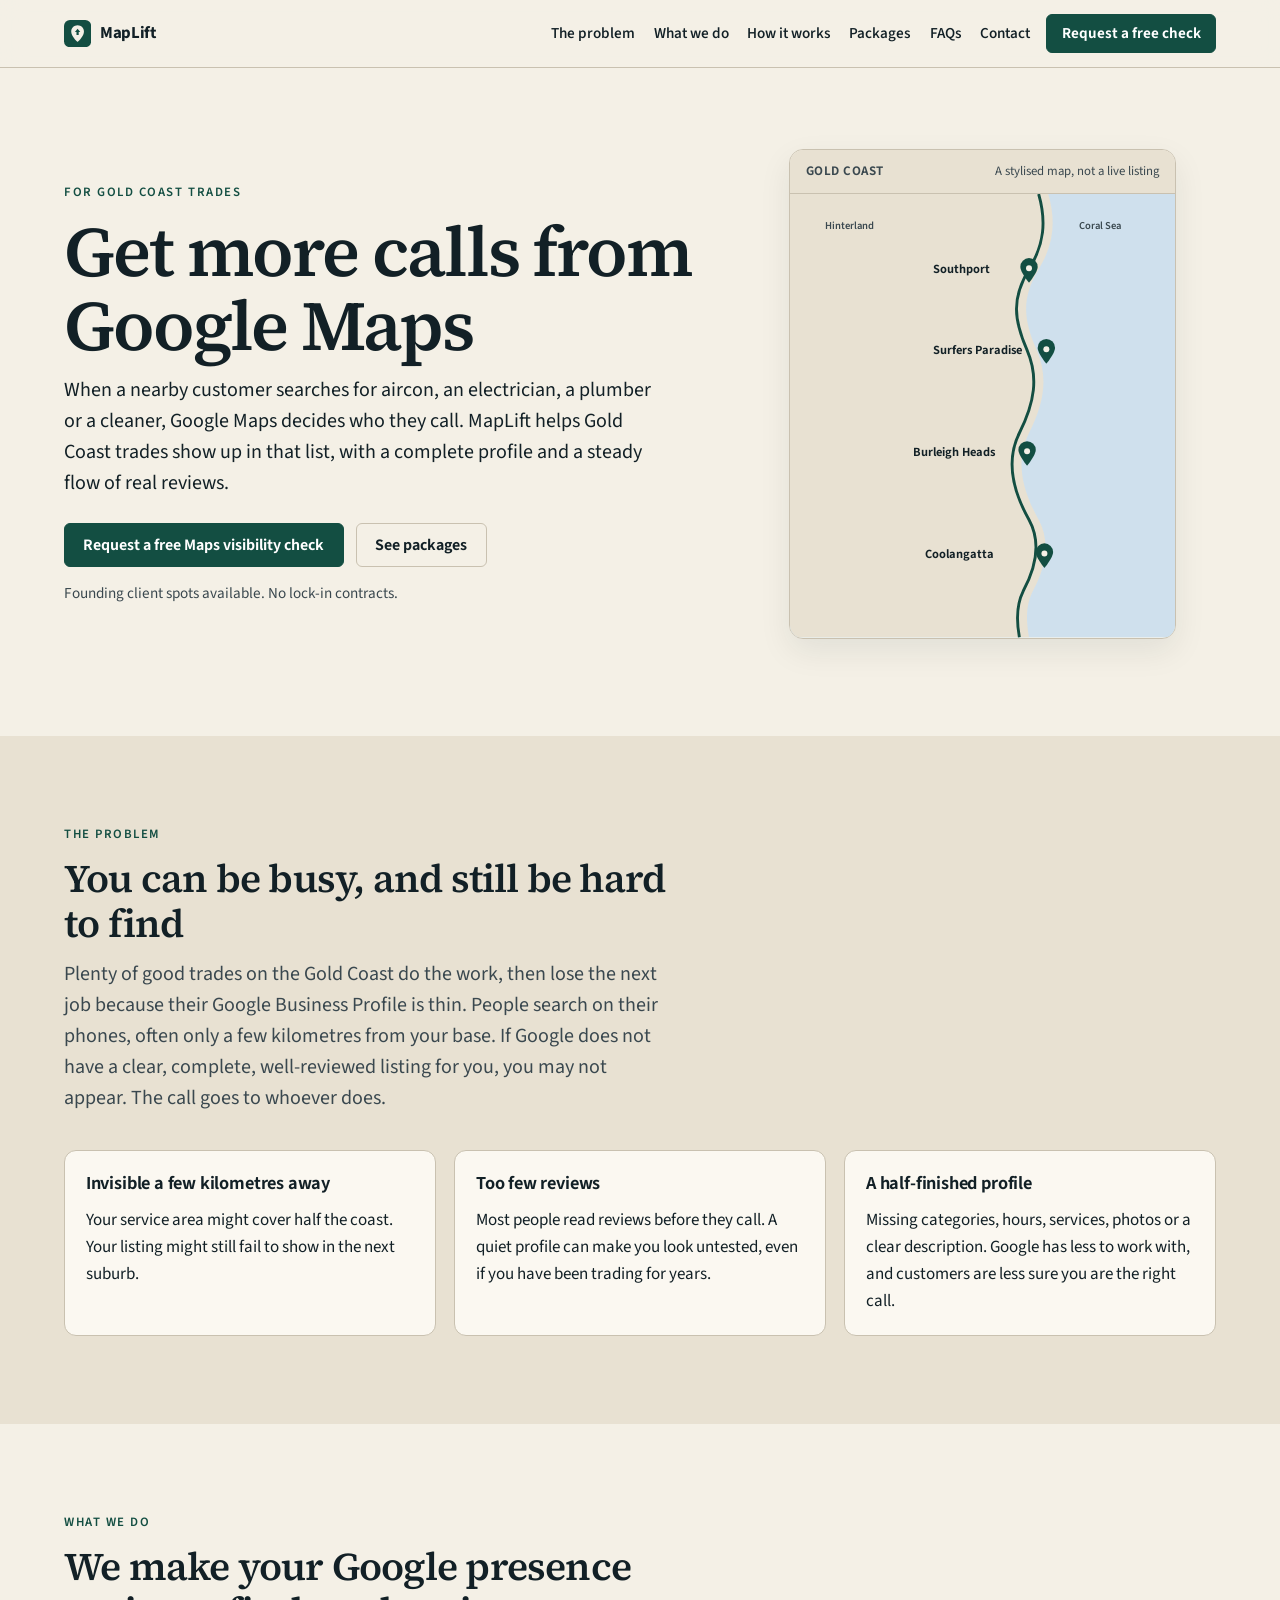
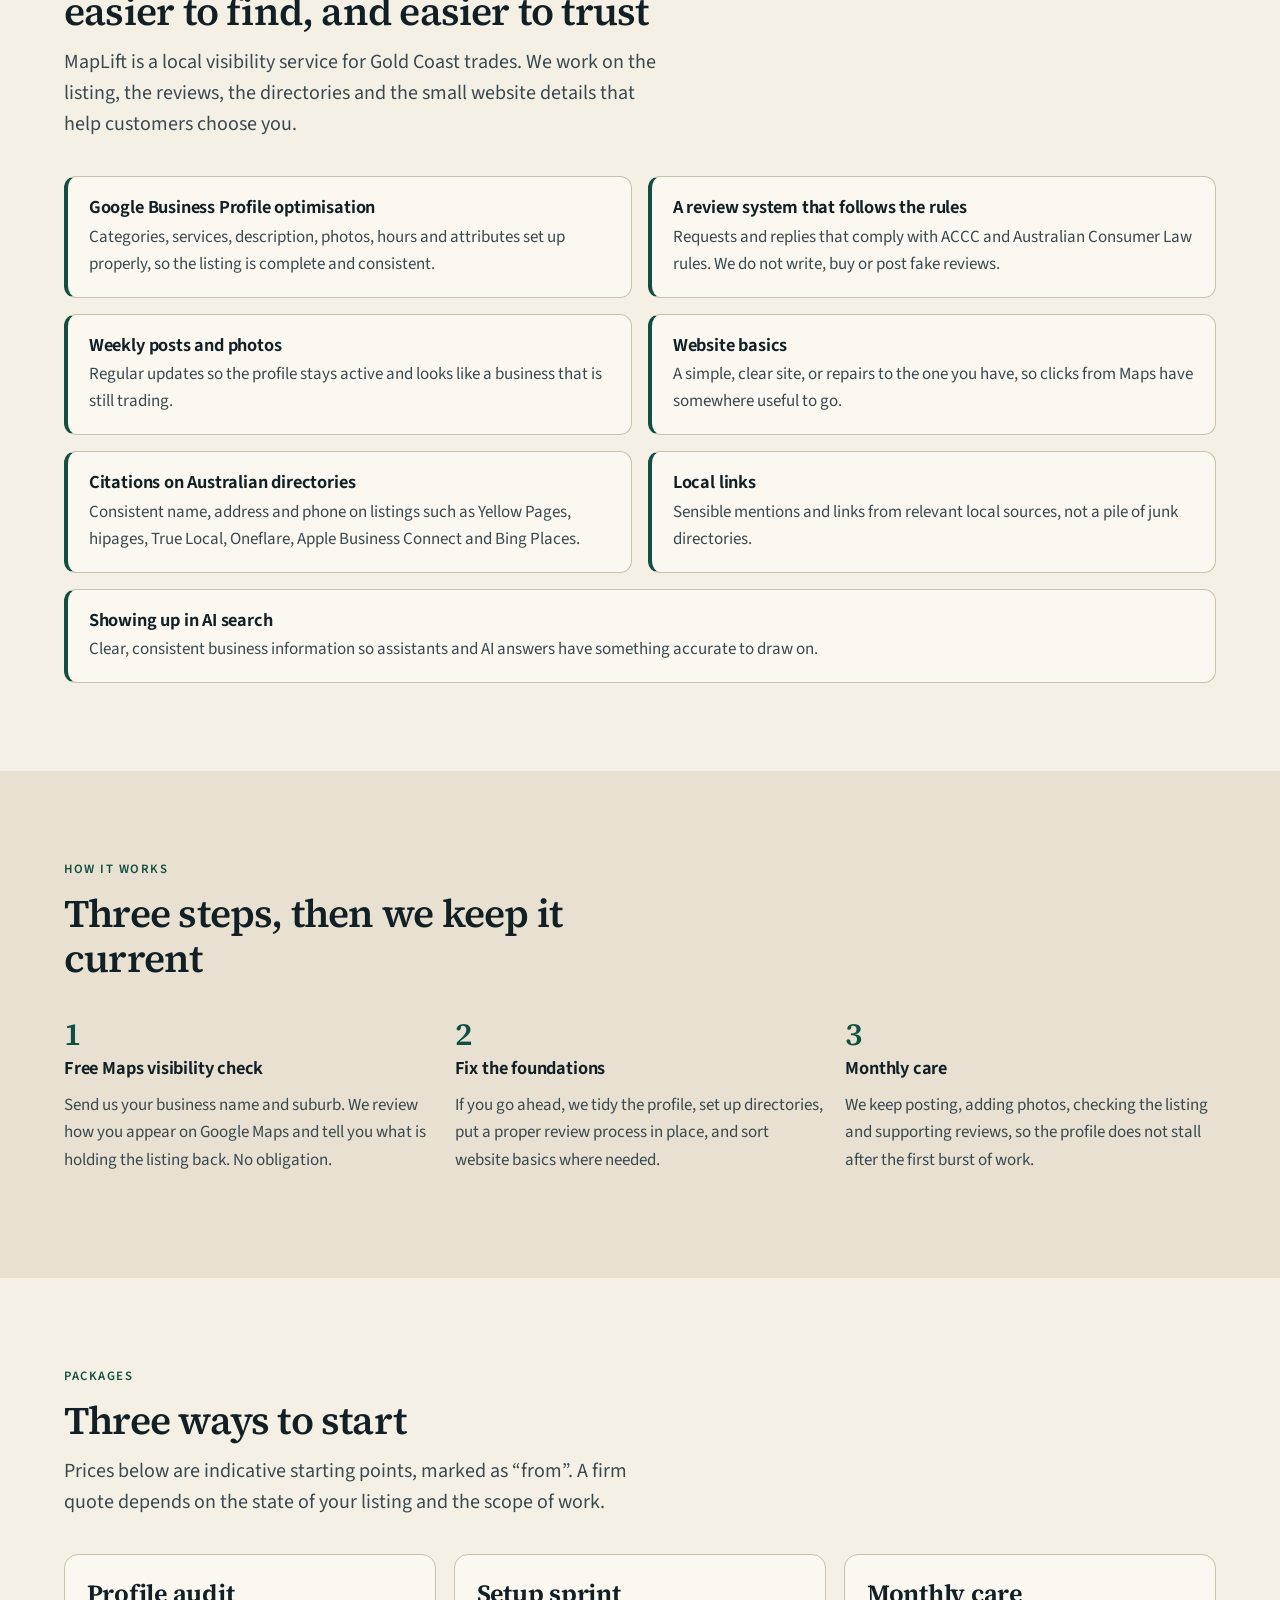
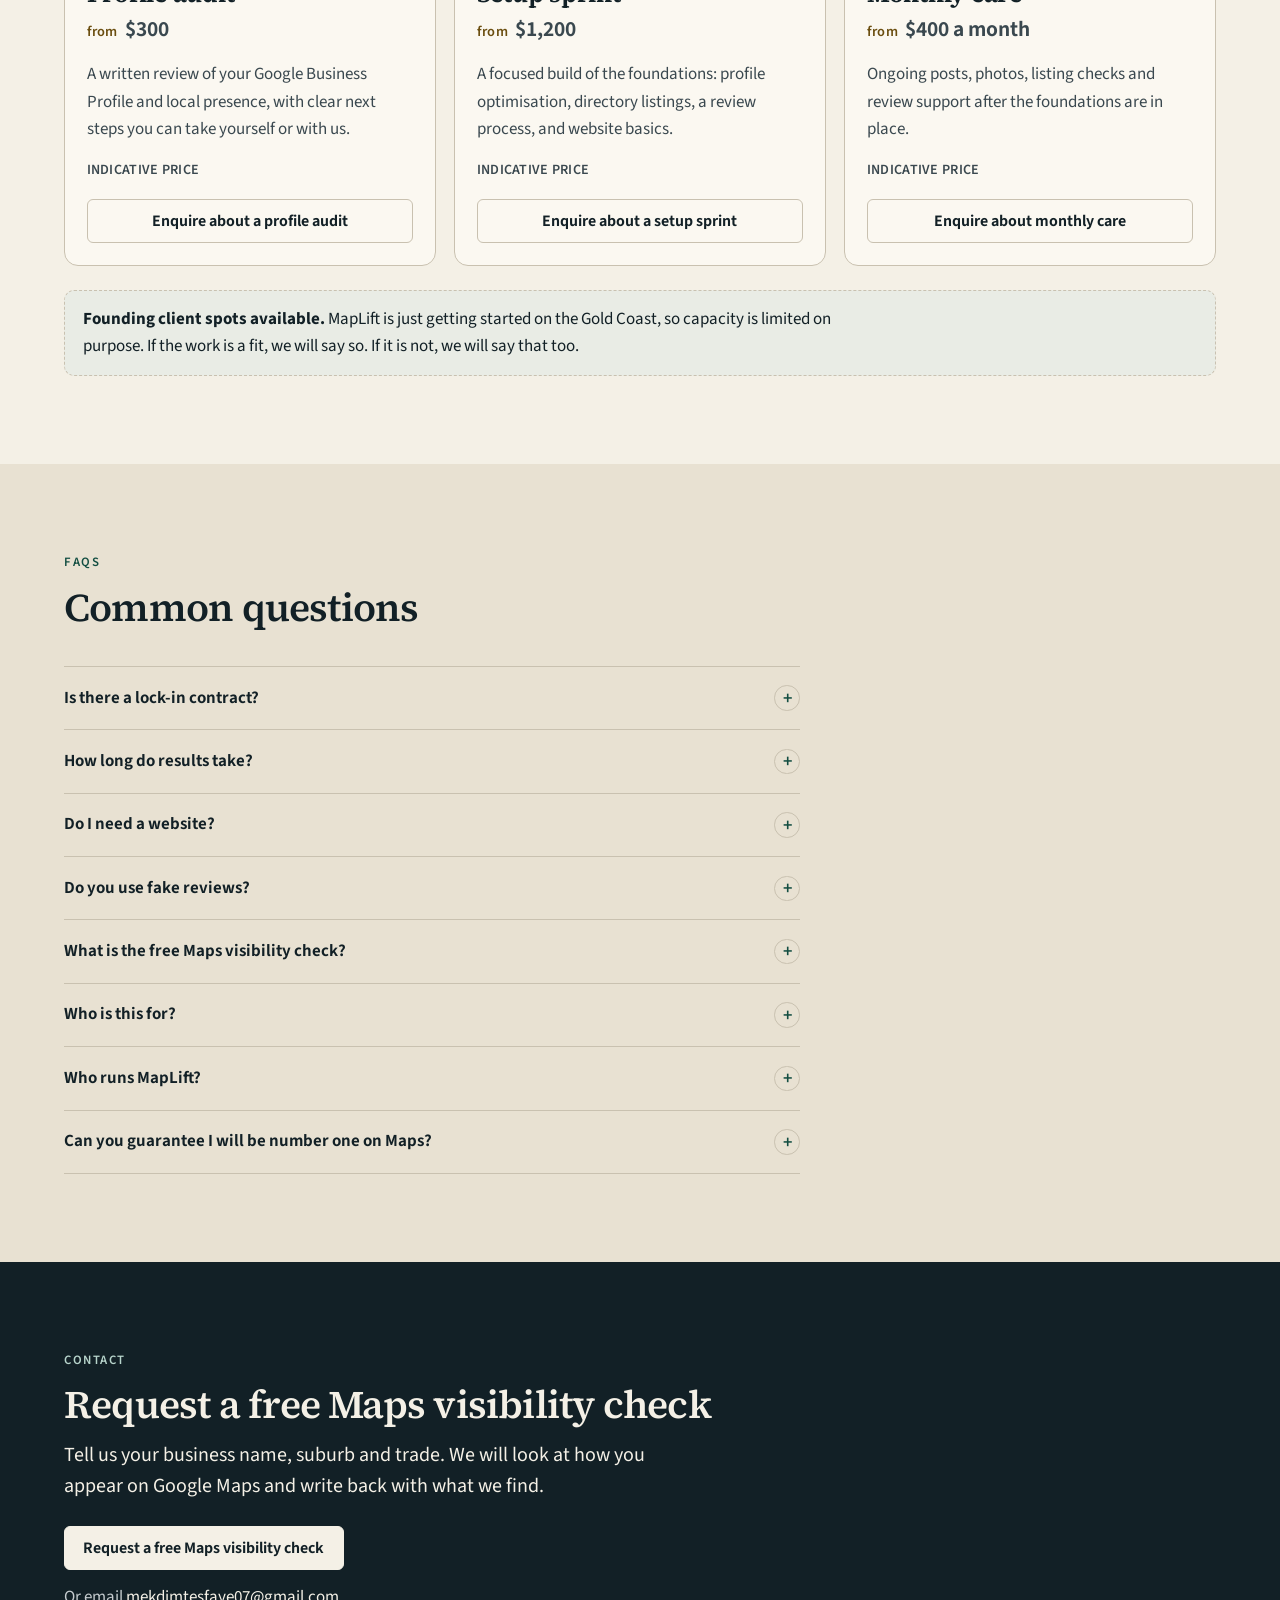
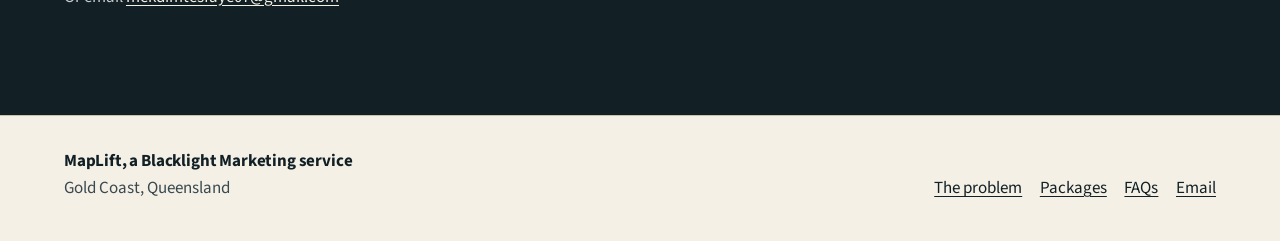
==== index.html @ aafd688e "Add MapLift landing page for Gold Coast trades Static one-page site for MapLift, a Blacklight Market" ====
<!DOCTYPE html>
<html lang="en-AU">
<head>
  <meta charset="utf-8">
  <meta name="viewport" content="width=device-width, initial-scale=1">
  <title>MapLift | Google Maps visibility for Gold Coast trades</title>
  <meta name="description" content="MapLift helps Gold Coast trades get more calls from Google Maps. Profile optimisation, real reviews, directories and ongoing care. A Blacklight Marketing service.">
  <meta name="theme-color" content="#134E42">
  <meta name="color-scheme" content="light">
  <link rel="canonical" href="https://mektesfaye.github.io/maplift/">
  <link rel="icon" href="favicon.svg" type="image/svg+xml">
  <link rel="apple-touch-icon" href="apple-touch-icon.png">
  <meta property="og:type" content="website">
  <meta property="og:locale" content="en_AU">
  <meta property="og:site_name" content="MapLift">
  <meta property="og:title" content="MapLift | Get more calls from Google Maps">
  <meta property="og:description" content="Google Maps visibility for Gold Coast trades. Profile optimisation, real reviews, directories and ongoing care. A Blacklight Marketing service.">
  <meta property="og:url" content="https://mektesfaye.github.io/maplift/">
  <meta property="og:image" content="https://mektesfaye.github.io/maplift/og-image.png">
  <meta property="og:image:width" content="1200">
  <meta property="og:image:height" content="630">
  <meta property="og:image:alt" content="MapLift: get more calls from Google Maps, for Gold Coast trades. A Blacklight Marketing service.">
  <meta name="twitter:card" content="summary_large_image">
  <meta name="twitter:title" content="MapLift | Get more calls from Google Maps">
  <meta name="twitter:description" content="Google Maps visibility for Gold Coast trades. Profile optimisation, real reviews, directories and ongoing care.">
  <meta name="twitter:image" content="https://mektesfaye.github.io/maplift/og-image.png">
  <link rel="preload" href="fonts/source-sans-3-latin-wght-normal.woff2" as="font" type="font/woff2" crossorigin>
  <link rel="preload" href="fonts/source-serif-4-latin-wght-normal.woff2" as="font" type="font/woff2" crossorigin>
  <link rel="stylesheet" href="styles.css">
  <script type="application/ld+json">
  {
    "@context": "https://schema.org",
    "@type": "ProfessionalService",
    "name": "MapLift",
    "alternateName": "MapLift, a Blacklight Marketing service",
    "description": "MapLift helps Gold Coast trades get more calls from Google Maps through Google Business Profile optimisation, review systems, directory citations and ongoing listing care.",
    "url": "https://mektesfaye.github.io/maplift/",
    "email": "mekdimtesfaye07@gmail.com",
    "image": "https://mektesfaye.github.io/maplift/og-image.png",
    "logo": "https://mektesfaye.github.io/maplift/apple-touch-icon.png",
    "priceRange": "From $300",
    "areaServed": {
      "@type": "City",
      "name": "Gold Coast",
      "containedInPlace": {
        "@type": "State",
        "name": "Queensland",
        "containedInPlace": {
          "@type": "Country",
          "name": "Australia"
        }
      }
    },
    "parentOrganization": {
      "@type": "Organization",
      "name": "Blacklight Marketing"
    },
    "founder": {
      "@type": "Person",
      "name": "Mekdim Tesfaye"
    },
    "serviceType": [
      "Google Business Profile optimisation",
      "Local search for trades"
    ]
  }
  </script>
</head>
<body id="top">
  <a class="skip" href="#main">Skip to content</a>

  <header class="site-header">
    <div class="wrap">
      <a class="logo" href="#top">
        <svg class="logo-mark" viewBox="0 0 32 32" aria-hidden="true" focusable="false">
          <rect width="32" height="32" rx="7" fill="#134E42"/>
          <path fill="#F4F0E6" d="M16 6.2c-4.15 0-7.5 3.28-7.5 7.32 0 5.55 6.2 11.18 7.22 12.08a.45.45 0 0 0 .56 0c1.02-.9 7.22-6.53 7.22-12.08 0-4.04-3.35-7.32-7.5-7.32zm0 4.1 3.15 3.7h-1.85v3.55h-2.6v-3.55h-1.85L16 10.3z"/>
        </svg>
        <span>MapLift</span>
      </a>
      <nav class="nav" aria-label="Primary">
        <a href="#problem">The problem</a>
        <a href="#what-we-do">What we do</a>
        <a href="#how-it-works">How it works</a>
        <a href="#packages">Packages</a>
        <a href="#faq">FAQs</a>
        <a href="#contact">Contact</a>
      </nav>
      <a class="btn btn--primary btn--header btn--header-mobile" href="mailto:mekdimtesfaye07@gmail.com?subject=Free%20Maps%20visibility%20check&amp;body=Hi%20MapLift%2C%0A%0AI%20would%20like%20a%20free%20Maps%20visibility%20check.%0A%0ABusiness%20name%3A%20%0ASuburb%3A%20%0ATrade%3A%20%0AGoogle%20Maps%20link%20(if%20you%20have%20one)%3A%20%0A">Free check</a>
      <a class="btn btn--primary btn--header header-cta-wide" href="mailto:mekdimtesfaye07@gmail.com?subject=Free%20Maps%20visibility%20check&amp;body=Hi%20MapLift%2C%0A%0AI%20would%20like%20a%20free%20Maps%20visibility%20check.%0A%0ABusiness%20name%3A%20%0ASuburb%3A%20%0ATrade%3A%20%0AGoogle%20Maps%20link%20(if%20you%20have%20one)%3A%20%0A">Request a free check</a>
    </div>
  </header>

  <main id="main">
    <section class="hero" aria-labelledby="hero-heading">
      <div class="wrap hero-grid">
        <div class="hero-copy">
          <p class="kicker">For Gold Coast trades</p>
          <h1 id="hero-heading">Get more calls from Google Maps</h1>
          <p class="lead">When a nearby customer searches for aircon, an electrician, a plumber or a cleaner, Google Maps decides who they call. MapLift helps Gold Coast trades show up in that list, with a complete profile and a steady flow of real reviews.</p>
          <div class="hero-actions">
            <a class="btn btn--primary" href="mailto:mekdimtesfaye07@gmail.com?subject=Free%20Maps%20visibility%20check&amp;body=Hi%20MapLift%2C%0A%0AI%20would%20like%20a%20free%20Maps%20visibility%20check.%0A%0ABusiness%20name%3A%20%0ASuburb%3A%20%0ATrade%3A%20%0AGoogle%20Maps%20link%20(if%20you%20have%20one)%3A%20%0A">Request a free Maps visibility check</a>
            <a class="btn btn--ghost" href="#packages">See packages</a>
          </div>
          <p class="fineprint">Founding client spots available. No lock-in contracts.</p>
        </div>

        <figure class="map-card">
          <div class="map-card__bar">
            <p class="map-card__title">Gold Coast</p>
            <p class="map-card__caption">A stylised map, not a live listing</p>
          </div>
          <svg viewBox="0 0 400 460" role="img" aria-labelledby="map-title map-desc">
            <title id="map-title">Stylised map of the Gold Coast</title>
            <desc id="map-desc">A decorative map of the Gold Coast coastline, from Southport down to Coolangatta, with pins at well-known suburbs. It is an illustration, not a ranking or a real business listing.</desc>
            <rect width="400" height="460" fill="#d7e3e0"/>
            <path fill="#cfe0ed" d="M0 0h400v460H0z"/>
            <path fill="#e8e1d2" d="M0 0h268c8 28 6 52-10 78-18 30-16 52-2 84 12 28 8 54-8 86-14 28-8 58 10 90 12 22 8 48-6 74-6 12-8 26-4 48H0V0z"/>
            <path fill="none" stroke="#134E42" stroke-width="3" stroke-linejoin="round" d="M258 0c8 28 6 52-10 78-18 30-16 52-2 84 12 28 8 54-8 86-14 28-8 58 10 90 12 22 8 48-6 74-6 12-8 26-4 48"/>
            <g fill="#134E42">
              <path d="M248 92c0 0 9-10.5 9-16.5a9 9 0 1 0-18 0c0 6 9 16.5 9 16.5z"/>
              <path d="M266 176c0 0 9-10.5 9-16.5a9 9 0 1 0-18 0c0 6 9 16.5 9 16.5z"/>
              <path d="M246 282c0 0 9-10.5 9-16.5a9 9 0 1 0-18 0c0 6 9 16.5 9 16.5z"/>
              <path d="M264 388c0 0 9-10.5 9-16.5a9 9 0 1 0-18 0c0 6 9 16.5 9 16.5z"/>
            </g>
            <circle cx="248" cy="77" r="3.1" fill="#F4F0E6"/>
            <circle cx="266" cy="161" r="3.1" fill="#F4F0E6"/>
            <circle cx="246" cy="267" r="3.1" fill="#F4F0E6"/>
            <circle cx="264" cy="373" r="3.1" fill="#F4F0E6"/>
            <text x="148" y="82" font-family="Source Sans 3, Source Sans Pro, sans-serif" font-size="13" font-weight="650" fill="#122026">Southport</text>
            <text x="148" y="166" font-family="Source Sans 3, Source Sans Pro, sans-serif" font-size="13" font-weight="650" fill="#122026">Surfers Paradise</text>
            <text x="128" y="272" font-family="Source Sans 3, Source Sans Pro, sans-serif" font-size="13" font-weight="650" fill="#122026">Burleigh Heads</text>
            <text x="140" y="378" font-family="Source Sans 3, Source Sans Pro, sans-serif" font-size="13" font-weight="650" fill="#122026">Coolangatta</text>
            <text x="300" y="36" font-family="Source Sans 3, Source Sans Pro, sans-serif" font-size="11" font-weight="600" fill="#3a484f">Coral Sea</text>
            <text x="36" y="36" font-family="Source Sans 3, Source Sans Pro, sans-serif" font-size="11" font-weight="600" fill="#3a484f">Hinterland</text>
          </svg>
        </figure>
      </div>
    </section>

    <section class="section section--sand" id="problem" aria-labelledby="problem-heading">
      <div class="wrap">
        <div class="section-head">
          <p class="kicker">The problem</p>
          <h2 id="problem-heading">You can be busy, and still be hard to find</h2>
          <p class="lead muted">Plenty of good trades on the Gold Coast do the work, then lose the next job because their Google Business Profile is thin. People search on their phones, often only a few kilometres from your base. If Google does not have a clear, complete, well-reviewed listing for you, you may not appear. The call goes to whoever does.</p>
        </div>
        <div class="grid-3">
          <article class="card">
            <h3>Invisible a few kilometres away</h3>
            <p>Your service area might cover half the coast. Your listing might still fail to show in the next suburb.</p>
          </article>
          <article class="card">
            <h3>Too few reviews</h3>
            <p>Most people read reviews before they call. A quiet profile can make you look untested, even if you have been trading for years.</p>
          </article>
          <article class="card">
            <h3>A half-finished profile</h3>
            <p>Missing categories, hours, services, photos or a clear description. Google has less to work with, and customers are less sure you are the right call.</p>
          </article>
        </div>
      </div>
    </section>

    <section class="section" id="what-we-do" aria-labelledby="what-heading">
      <div class="wrap">
        <div class="section-head">
          <p class="kicker">What we do</p>
          <h2 id="what-heading">We make your Google presence easier to find, and easier to trust</h2>
          <p class="lead muted">MapLift is a local visibility service for Gold Coast trades. We work on the listing, the reviews, the directories and the small website details that help customers choose you.</p>
        </div>
        <ul class="work-list">
          <li>
            <h3>Google Business Profile optimisation</h3>
            <p>Categories, services, description, photos, hours and attributes set up properly, so the listing is complete and consistent.</p>
          </li>
          <li>
            <h3>A review system that follows the rules</h3>
            <p>Requests and replies that comply with ACCC and Australian Consumer Law rules. We do not write, buy or post fake reviews.</p>
          </li>
          <li>
            <h3>Weekly posts and photos</h3>
            <p>Regular updates so the profile stays active and looks like a business that is still trading.</p>
          </li>
          <li>
            <h3>Website basics</h3>
            <p>A simple, clear site, or repairs to the one you have, so clicks from Maps have somewhere useful to go.</p>
          </li>
          <li>
            <h3>Citations on Australian directories</h3>
            <p>Consistent name, address and phone on listings such as Yellow Pages, hipages, True Local, Oneflare, Apple Business Connect and Bing Places.</p>
          </li>
          <li>
            <h3>Local links</h3>
            <p>Sensible mentions and links from relevant local sources, not a pile of junk directories.</p>
          </li>
          <li>
            <h3>Showing up in AI search</h3>
            <p>Clear, consistent business information so assistants and AI answers have something accurate to draw on.</p>
          </li>
        </ul>
      </div>
    </section>

    <section class="section section--sand" id="how-it-works" aria-labelledby="steps-heading">
      <div class="wrap">
        <div class="section-head">
          <p class="kicker">How it works</p>
          <h2 id="steps-heading">Three steps, then we keep it current</h2>
        </div>
        <ol class="steps">
          <li>
            <span class="step-num" aria-hidden="true">1</span>
            <h3>Free Maps visibility check</h3>
            <p class="muted">Send us your business name and suburb. We review how you appear on Google Maps and tell you what is holding the listing back. No obligation.</p>
          </li>
          <li>
            <span class="step-num" aria-hidden="true">2</span>
            <h3>Fix the foundations</h3>
            <p class="muted">If you go ahead, we tidy the profile, set up directories, put a proper review process in place, and sort website basics where needed.</p>
          </li>
          <li>
            <span class="step-num" aria-hidden="true">3</span>
            <h3>Monthly care</h3>
            <p class="muted">We keep posting, adding photos, checking the listing and supporting reviews, so the profile does not stall after the first burst of work.</p>
          </li>
        </ol>
      </div>
    </section>

    <section class="section" id="packages" aria-labelledby="packages-heading">
      <div class="wrap">
        <div class="section-head">
          <p class="kicker">Packages</p>
          <h2 id="packages-heading">Three ways to start</h2>
          <p class="lead muted">Prices below are indicative starting points, marked as “from”. A firm quote depends on the state of your listing and the scope of work.</p>
        </div>
        <div class="packages">
          <article class="package">
            <h3>Profile audit</h3>
            <p class="price"><span class="price-from">from</span> $300</p>
            <p class="desc">A written review of your Google Business Profile and local presence, with clear next steps you can take yourself or with us.</p>
            <p class="price-note">Indicative price</p>
            <a class="btn btn--ghost" href="mailto:mekdimtesfaye07@gmail.com?subject=Enquiry%3A%20Profile%20audit&amp;body=Hi%20MapLift%2C%0A%0AI%20would%20like%20to%20enquire%20about%20the%20Profile%20audit.%0A%0ABusiness%20name%3A%20%0ASuburb%3A%20%0ATrade%3A%20%0A">Enquire about a profile audit</a>
          </article>
          <article class="package">
            <h3>Setup sprint</h3>
            <p class="price"><span class="price-from">from</span> $1,200</p>
            <p class="desc">A focused build of the foundations: profile optimisation, directory listings, a review process, and website basics.</p>
            <p class="price-note">Indicative price</p>
            <a class="btn btn--ghost" href="mailto:mekdimtesfaye07@gmail.com?subject=Enquiry%3A%20Setup%20sprint&amp;body=Hi%20MapLift%2C%0A%0AI%20would%20like%20to%20enquire%20about%20the%20Setup%20sprint.%0A%0ABusiness%20name%3A%20%0ASuburb%3A%20%0ATrade%3A%20%0A">Enquire about a setup sprint</a>
          </article>
          <article class="package">
            <h3>Monthly care</h3>
            <p class="price"><span class="price-from">from</span> $400 a month</p>
            <p class="desc">Ongoing posts, photos, listing checks and review support after the foundations are in place.</p>
            <p class="price-note">Indicative price</p>
            <a class="btn btn--ghost" href="mailto:mekdimtesfaye07@gmail.com?subject=Enquiry%3A%20Monthly%20care&amp;body=Hi%20MapLift%2C%0A%0AI%20would%20like%20to%20enquire%20about%20Monthly%20care.%0A%0ABusiness%20name%3A%20%0ASuburb%3A%20%0ATrade%3A%20%0A">Enquire about monthly care</a>
          </article>
        </div>
        <div class="founding">
          <p><strong>Founding client spots available.</strong> MapLift is just getting started on the Gold Coast, so capacity is limited on purpose. If the work is a fit, we will say so. If it is not, we will say that too.</p>
        </div>
      </div>
    </section>

    <section class="section section--sand" id="faq" aria-labelledby="faq-heading">
      <div class="wrap">
        <div class="section-head">
          <p class="kicker">FAQs</p>
          <h2 id="faq-heading">Common questions</h2>
        </div>
        <div class="faq-list">
          <details>
            <summary>Is there a lock-in contract?</summary>
            <div class="answer">
              <p>No. Monthly care is month to month. We ask for 30 days’ notice if you want to stop, so any scheduled work can be wound down cleanly.</p>
            </div>
          </details>
          <details>
            <summary>How long do results take?</summary>
            <div class="answer">
              <p>It varies. Some listings improve within a few weeks. Others take a few months. It depends on your trade, your area, and how complete the profile is today. We do not guarantee rankings, leads or a set number of calls.</p>
            </div>
          </details>
          <details>
            <summary>Do I need a website?</summary>
            <div class="answer">
              <p>No, not always. A strong Google Business Profile can work on its own. A simple, clear website does help, and we can sort the basics if you need that.</p>
            </div>
          </details>
          <details>
            <summary>Do you use fake reviews?</summary>
            <div class="answer">
              <p>No. We do not write, buy, trade or post fake reviews, and we do not ask customers to leave a review only if it is positive. Review work follows ACCC and Australian Consumer Law rules.</p>
            </div>
          </details>
          <details>
            <summary>What is the free Maps visibility check?</summary>
            <div class="answer">
              <p>A short, no-obligation look at how your business appears on Google Maps. You get plain notes on what is missing or holding the listing back. It is not a full audit.</p>
            </div>
          </details>
          <details>
            <summary>Who is this for?</summary>
            <div class="answer">
              <p>Gold Coast service trades, in particular aircon, electricians, plumbers and cleaners. If you are in a related trade on the Gold Coast, email us and we will say if we can help.</p>
            </div>
          </details>
          <details>
            <summary>Who runs MapLift?</summary>
            <div class="answer">
              <p>MapLift is a Blacklight Marketing service, run by Mekdim Tesfaye. He holds a Bachelor of Commerce in Marketing and is based on the Gold Coast.</p>
            </div>
          </details>
          <details>
            <summary>Can you guarantee I will be number one on Maps?</summary>
            <div class="answer">
              <p>No. No honest service can. We work on the parts of your listing and local presence that you can control. We will be straight with you about what we cannot control.</p>
            </div>
          </details>
        </div>
      </div>
    </section>

    <section class="section section--ink contact" id="contact" aria-labelledby="contact-heading">
      <div class="wrap">
        <p class="kicker">Contact</p>
        <h2 id="contact-heading">Request a free Maps visibility check</h2>
        <p class="lead">Tell us your business name, suburb and trade. We will look at how you appear on Google Maps and write back with what we find.</p>
        <div class="contact-actions">
          <a class="btn btn--on-ink" href="mailto:mekdimtesfaye07@gmail.com?subject=Free%20Maps%20visibility%20check&amp;body=Hi%20MapLift%2C%0A%0AI%20would%20like%20a%20free%20Maps%20visibility%20check.%0A%0ABusiness%20name%3A%20%0ASuburb%3A%20%0ATrade%3A%20%0AGoogle%20Maps%20link%20(if%20you%20have%20one)%3A%20%0A">Request a free Maps visibility check</a>
        </div>
        <p class="muted">Or email <a class="contact-email" href="mailto:mekdimtesfaye07@gmail.com">mekdimtesfaye07@gmail.com</a></p>
      </div>
    </section>
  </main>

  <footer class="site-footer">
    <div class="wrap footer-grid">
      <div>
        <p class="footer-name">MapLift, a Blacklight Marketing service</p>
        <p class="muted">Gold Coast, Queensland</p>
      </div>
      <nav class="footer-nav" aria-label="Footer">
        <a href="#problem">The problem</a>
        <a href="#packages">Packages</a>
        <a href="#faq">FAQs</a>
        <a href="mailto:mekdimtesfaye07@gmail.com">Email</a>
      </nav>
    </div>
  </footer>
</body>
</html>
---- styles.css ----
/* MapLift — local styles, no third-party CSS */

:root {
  --paper: #f4f0e6;
  --paper-raised: #fbf8f1;
  --sand: #e8e1d2;
  --ink: #122026;
  --ink-soft: #3a484f;
  --line: #c9c1b0;
  --teal: #134e42;
  --teal-hover: #0e3d34;
  --teal-soft: #dce8e4;
  --gold: #6b4e10;
  --focus: #0e3d34;
  --max: 72rem;
  --gutter: 1.25rem;
  --header-h: 4rem;
  --sans: "Source Sans 3", "Source Sans Pro", "Segoe UI", system-ui, sans-serif;
  --serif: "Source Serif 4", "Source Serif Pro", "Iowan Old Style", Georgia, serif;
  --ease: 180ms ease;
}

@font-face {
  font-family: "Source Sans 3";
  src: url("fonts/source-sans-3-latin-wght-normal.woff2") format("woff2-variations");
  font-weight: 200 900;
  font-style: normal;
  font-display: swap;
}

@font-face {
  font-family: "Source Serif 4";
  src: url("fonts/source-serif-4-latin-wght-normal.woff2") format("woff2-variations");
  font-weight: 200 900;
  font-style: normal;
  font-display: swap;
}

*,
*::before,
*::after {
  box-sizing: border-box;
}

html {
  scroll-behavior: smooth;
  scroll-padding-top: calc(var(--header-h) + 0.75rem);
  color-scheme: light;
}

@media (prefers-reduced-motion: reduce) {
  html {
    scroll-behavior: auto;
  }

  *,
  *::before,
  *::after {
    animation-duration: 0.01ms !important;
    animation-iteration-count: 1 !important;
    transition-duration: 0.01ms !important;
    scroll-behavior: auto !important;
  }
}

body {
  margin: 0;
  font-family: var(--sans);
  font-size: 1.0625rem;
  font-weight: 400;
  line-height: 1.6;
  color: var(--ink);
  background: var(--paper);
  text-rendering: optimizeLegibility;
  -webkit-font-smoothing: antialiased;
}

img,
svg {
  max-width: 100%;
  height: auto;
}

a {
  color: var(--teal);
  text-underline-offset: 0.15em;
}

a:hover {
  color: var(--teal-hover);
}

:focus {
  outline: none;
}

:focus-visible {
  outline: 3px solid var(--focus);
  outline-offset: 3px;
}

.skip {
  position: absolute;
  left: var(--gutter);
  top: -4rem;
  z-index: 1000;
  padding: 0.6rem 1rem;
  background: var(--ink);
  color: var(--paper);
  text-decoration: none;
  border-radius: 4px;
}

.skip:focus {
  top: 0.6rem;
  color: var(--paper);
  outline-color: var(--paper);
}

.wrap {
  width: min(100% - (var(--gutter) * 2), var(--max));
  margin-inline: auto;
}

.kicker {
  margin: 0 0 0.75rem;
  font-size: 0.8rem;
  font-weight: 600;
  letter-spacing: 0.12em;
  text-transform: uppercase;
  color: var(--teal);
}

h1,
h2,
h3 {
  font-family: var(--serif);
  font-weight: 600;
  line-height: 1.15;
  letter-spacing: -0.02em;
  margin: 0 0 0.8rem;
  color: var(--ink);
}

h1 {
  font-size: clamp(2.35rem, 7.2vw, 4.4rem);
  line-height: 1.05;
  letter-spacing: -0.03em;
}

h2 {
  font-size: clamp(1.7rem, 3.4vw, 2.45rem);
}

h3 {
  font-family: var(--sans);
  font-size: 1.15rem;
  letter-spacing: -0.01em;
  font-weight: 650;
}

p {
  margin: 0 0 1rem;
}

.lead {
  font-size: clamp(1.08rem, 2vw, 1.25rem);
  line-height: 1.55;
  color: var(--ink);
  max-width: 38rem;
}

.muted {
  color: var(--ink-soft);
}

.section {
  padding: 4rem 0;
}

.section--sand {
  background: var(--sand);
}

.section--ink {
  background: var(--ink);
  color: var(--paper);
}

.section--ink h2,
.section--ink .kicker,
.section--ink p {
  color: var(--paper);
}

.section--ink .kicker {
  color: #b7d4cb;
}

.section--ink .muted {
  color: #c5cbce;
}

.section-head {
  max-width: 40rem;
  margin-bottom: 2.25rem;
}

/* Header */

.site-header {
  position: sticky;
  top: 0;
  z-index: 50;
  height: var(--header-h);
  background: var(--paper);
  background: color-mix(in srgb, var(--paper) 92%, transparent);
  backdrop-filter: blur(12px);
  border-bottom: 1px solid var(--line);
}

.site-header .wrap {
  display: flex;
  align-items: center;
  justify-content: space-between;
  gap: 1rem;
  height: 100%;
}

.logo {
  display: inline-flex;
  align-items: center;
  gap: 0.55rem;
  color: var(--ink);
  text-decoration: none;
  font-weight: 700;
  font-size: 1.05rem;
  letter-spacing: -0.02em;
  flex-shrink: 0;
}

.logo:hover {
  color: var(--ink);
}

.logo-mark {
  width: 1.7rem;
  height: 1.7rem;
  flex-shrink: 0;
}

.nav {
  display: none;
  align-items: center;
  gap: 0.2rem 1.15rem;
}

.nav a {
  color: var(--ink);
  text-decoration: none;
  font-size: 0.95rem;
  font-weight: 550;
  padding: 0.35rem 0;
}

.nav a:hover {
  color: var(--teal);
}

.btn {
  display: inline-flex;
  align-items: center;
  justify-content: center;
  gap: 0.4rem;
  min-height: 2.75rem;
  padding: 0.65rem 1.15rem;
  border-radius: 6px;
  border: 1px solid transparent;
  font-family: inherit;
  font-size: 1rem;
  font-weight: 650;
  line-height: 1.2;
  text-decoration: none;
  cursor: pointer;
  transition: background var(--ease), color var(--ease), border-color var(--ease);
}

.btn--primary {
  background: var(--teal);
  color: #fff;
  border-color: var(--teal);
}

.btn--primary:hover {
  background: var(--teal-hover);
  border-color: var(--teal-hover);
  color: #fff;
}

.btn--ghost {
  background: transparent;
  color: var(--ink);
  border-color: var(--line);
}

.btn--ghost:hover {
  background: var(--paper-raised);
  color: var(--ink);
  border-color: var(--ink-soft);
}

.btn--on-ink {
  background: var(--paper);
  color: var(--ink);
  border-color: var(--paper);
}

.btn--on-ink:hover {
  background: #fff;
  color: var(--ink);
}

.btn--header {
  padding: 0.5rem 0.9rem;
  min-height: 2.4rem;
  font-size: 0.95rem;
}

.hero-actions,
.contact-actions {
  display: flex;
  flex-wrap: wrap;
  gap: 0.75rem;
  margin: 1.5rem 0 0.85rem;
}

.fineprint {
  margin: 0;
  font-size: 0.95rem;
  color: var(--ink-soft);
}

/* Hero */

.hero {
  padding: 2.5rem 0 3.5rem;
}

.hero-grid {
  display: grid;
  gap: 2rem;
  align-items: center;
}

.hero-copy .fineprint {
  max-width: 32rem;
}

.map-card {
  background: var(--paper-raised);
  border: 1px solid var(--line);
  border-radius: 14px;
  overflow: hidden;
  box-shadow: 0 12px 32px color-mix(in srgb, var(--ink) 8%, transparent);
}

.map-card__bar {
  display: flex;
  align-items: baseline;
  justify-content: space-between;
  flex-wrap: wrap;
  gap: 0.25rem 0.75rem;
  padding: 0.7rem 1rem;
  border-bottom: 1px solid var(--line);
  background: var(--sand);
}

.map-card__title {
  margin: 0;
  font-family: var(--sans);
  font-size: 0.82rem;
  font-weight: 650;
  letter-spacing: 0.04em;
  text-transform: uppercase;
  color: var(--ink-soft);
}

.map-card__caption {
  margin: 0;
  font-size: 0.8rem;
  color: var(--ink-soft);
}

.map-card svg {
  display: block;
  width: 100%;
  height: auto;
}

/* Cards and lists */

.grid-3 {
  display: grid;
  gap: 1rem;
}

.card {
  background: var(--paper-raised);
  border: 1px solid var(--line);
  border-radius: 12px;
  padding: 1.35rem 1.3rem 1.2rem;
}

.card p:last-child {
  margin-bottom: 0;
}

.work-list {
  list-style: none;
  margin: 0;
  padding: 0;
  display: grid;
  gap: 1rem;
}

.work-list li {
  background: var(--paper-raised);
  border: 1px solid var(--line);
  border-radius: 12px;
  padding: 1.25rem 1.3rem 1.15rem;
  border-left: 4px solid var(--teal);
}

.work-list h3 {
  margin-bottom: 0.35rem;
}

.work-list p {
  margin: 0;
  color: var(--ink-soft);
}

/* Steps */

.steps {
  list-style: none;
  margin: 0;
  padding: 0;
  display: grid;
  gap: 1.25rem;
  counter-reset: step;
}

.steps li {
  position: relative;
  padding-left: 0;
  counter-increment: step;
}

.step-num {
  display: block;
  font-family: var(--serif);
  font-size: 2rem;
  font-weight: 600;
  color: var(--teal);
  line-height: 1;
  margin-bottom: 0.55rem;
}

/* Packages */

.packages {
  display: grid;
  gap: 1rem;
}

.package {
  background: var(--paper-raised);
  border: 1px solid var(--line);
  border-radius: 14px;
  padding: 1.5rem 1.35rem 1.35rem;
  display: flex;
  flex-direction: column;
}

.package h3 {
  font-family: var(--serif);
  font-size: 1.55rem;
  margin-bottom: 0.35rem;
}

.price {
  margin: 0 0 0.85rem;
  font-size: 1.35rem;
  font-weight: 650;
  color: var(--ink);
}

.price-from {
  display: inline-block;
  margin-right: 0.2rem;
  font-size: 0.9rem;
  font-weight: 600;
  color: var(--gold);
  letter-spacing: 0.02em;
}

.package p {
  color: var(--ink-soft);
}

.package .desc {
  flex: 1;
}

.price-note {
  margin: 0 0 1.1rem;
  font-size: 0.88rem;
  font-weight: 600;
  color: var(--gold);
  letter-spacing: 0.02em;
  text-transform: uppercase;
}

.founding {
  margin: 1.5rem 0 0;
  padding: 0.95rem 1.1rem;
  border: 1px dashed var(--line);
  border-radius: 10px;
  background: color-mix(in srgb, var(--teal-soft) 45%, var(--paper));
}

.founding p {
  margin: 0;
  max-width: 50rem;
}

/* FAQ */

.faq-list {
  max-width: 46rem;
  border-top: 1px solid var(--line);
}

.faq-list details {
  border-bottom: 1px solid var(--line);
}

.faq-list summary {
  display: flex;
  align-items: center;
  justify-content: space-between;
  gap: 1rem;
  padding: 1.1rem 0;
  cursor: pointer;
  font-weight: 650;
  list-style: none;
  color: var(--ink);
}

.faq-list summary::-webkit-details-marker {
  display: none;
}

.faq-list summary::after {
  content: "+";
  flex-shrink: 0;
  width: 1.6rem;
  height: 1.6rem;
  display: inline-flex;
  align-items: center;
  justify-content: center;
  border: 1px solid var(--line);
  border-radius: 50%;
  font-weight: 600;
  font-size: 1.15rem;
  line-height: 1;
  color: var(--teal);
}

.faq-list details[open] summary::after {
  content: "\2212";
}

.faq-list .answer {
  padding: 0 0 1.2rem;
  max-width: 44rem;
}

.faq-list .answer p:last-child {
  margin-bottom: 0;
}

/* Contact */

.contact .lead {
  color: var(--paper);
}

.contact-email {
  color: var(--paper);
}

.contact-email:hover {
  color: #fff;
}

/* Footer */

.site-footer {
  padding: 2rem 0 2.4rem;
  border-top: 1px solid var(--line);
  background: var(--paper);
}

.footer-grid {
  display: flex;
  flex-direction: column;
  gap: 0.85rem;
}

.site-footer p {
  margin: 0;
}

.footer-name {
  font-weight: 700;
  letter-spacing: -0.01em;
}

.footer-nav {
  display: flex;
  flex-wrap: wrap;
  gap: 0.7rem 1.1rem;
}

.footer-nav a,
.site-footer a {
  color: var(--ink);
}

@media (min-width: 720px) {
  :root {
    --gutter: 1.75rem;
  }

  .nav {
    display: flex;
    flex: 1;
    justify-content: flex-end;
  }

  .work-list {
    grid-template-columns: repeat(2, minmax(0, 1fr));
  }

  .work-list li:last-child {
    grid-column: 1 / -1;
  }

  .footer-grid {
    flex-direction: row;
    justify-content: space-between;
    align-items: flex-end;
  }
}

@media (min-width: 960px) {
  :root {
    --gutter: 2rem;
    --header-h: 4.25rem;
  }

  .section {
    padding: 5.5rem 0;
  }

  .hero {
    padding: 4rem 0 5rem;
  }

  .hero-grid {
    grid-template-columns: minmax(0, 1.15fr) minmax(0, 0.85fr);
    gap: 3.25rem;
  }

  .grid-3,
  .packages {
    grid-template-columns: repeat(3, minmax(0, 1fr));
    gap: 1.15rem;
  }

  .work-list {
    grid-template-columns: repeat(2, minmax(0, 1fr));
  }

  .steps {
    grid-template-columns: repeat(3, minmax(0, 1fr));
  }

  .btn--header-mobile {
    display: none;
  }
}

@media (max-width: 959px) {
  .header-cta-wide {
    display: none;
  }
}

@media (max-width: 719px) {
  .site-header .wrap {
    gap: 0.6rem;
  }
}

@media (max-width: 519px) {
  .map-card__bar {
    flex-direction: column;
    align-items: flex-start;
  }
}
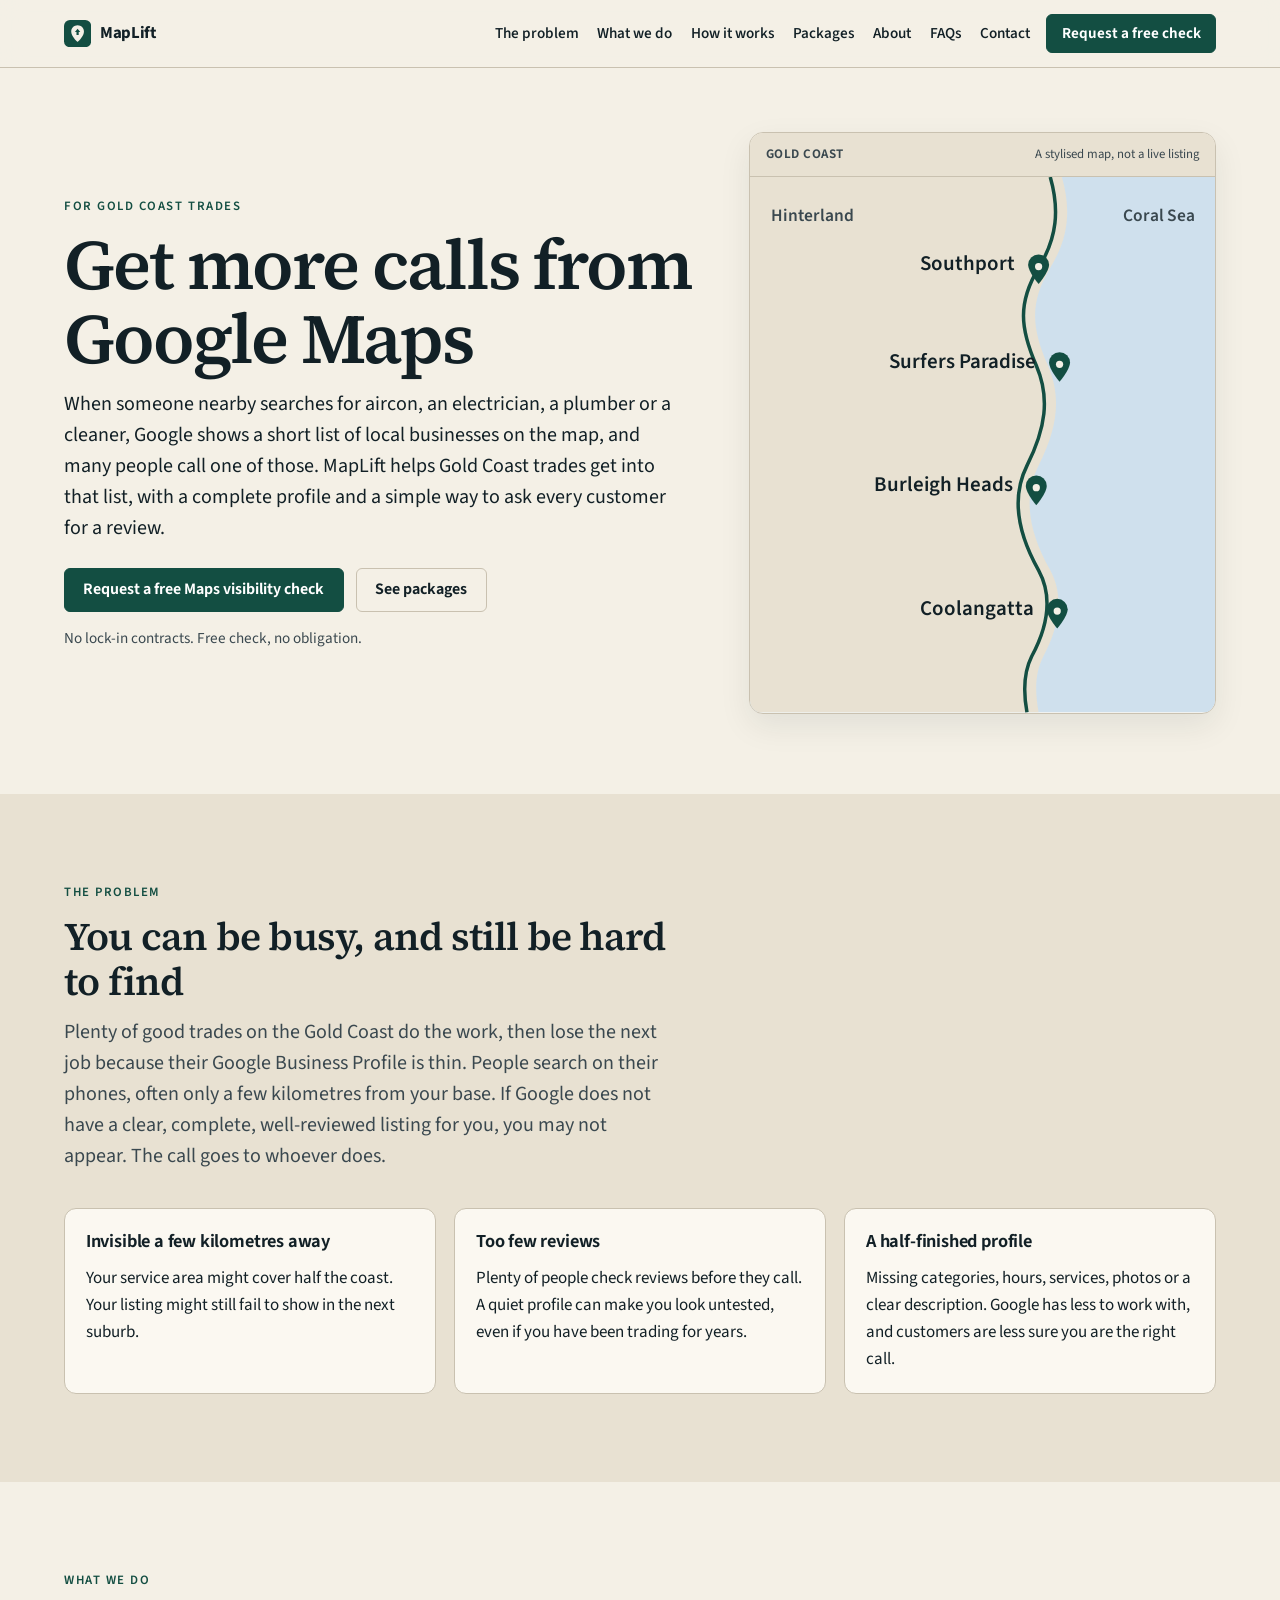
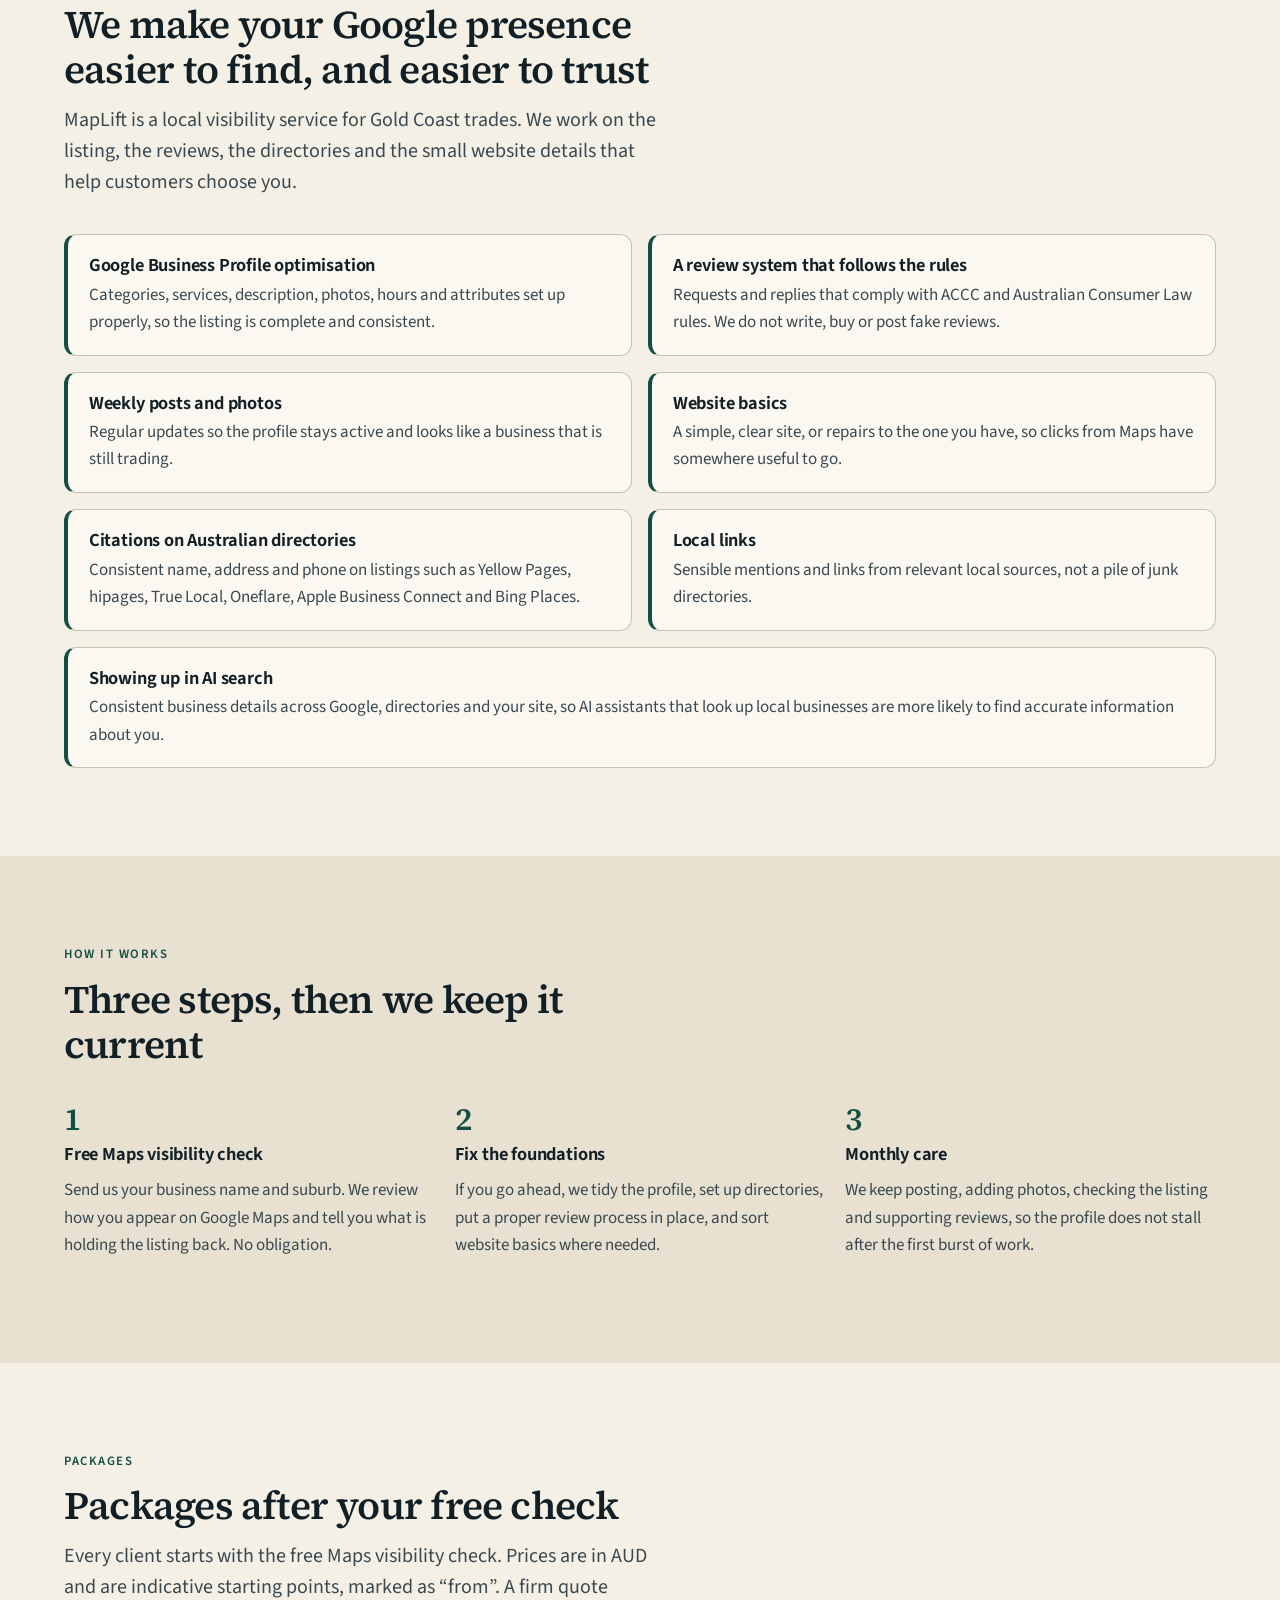
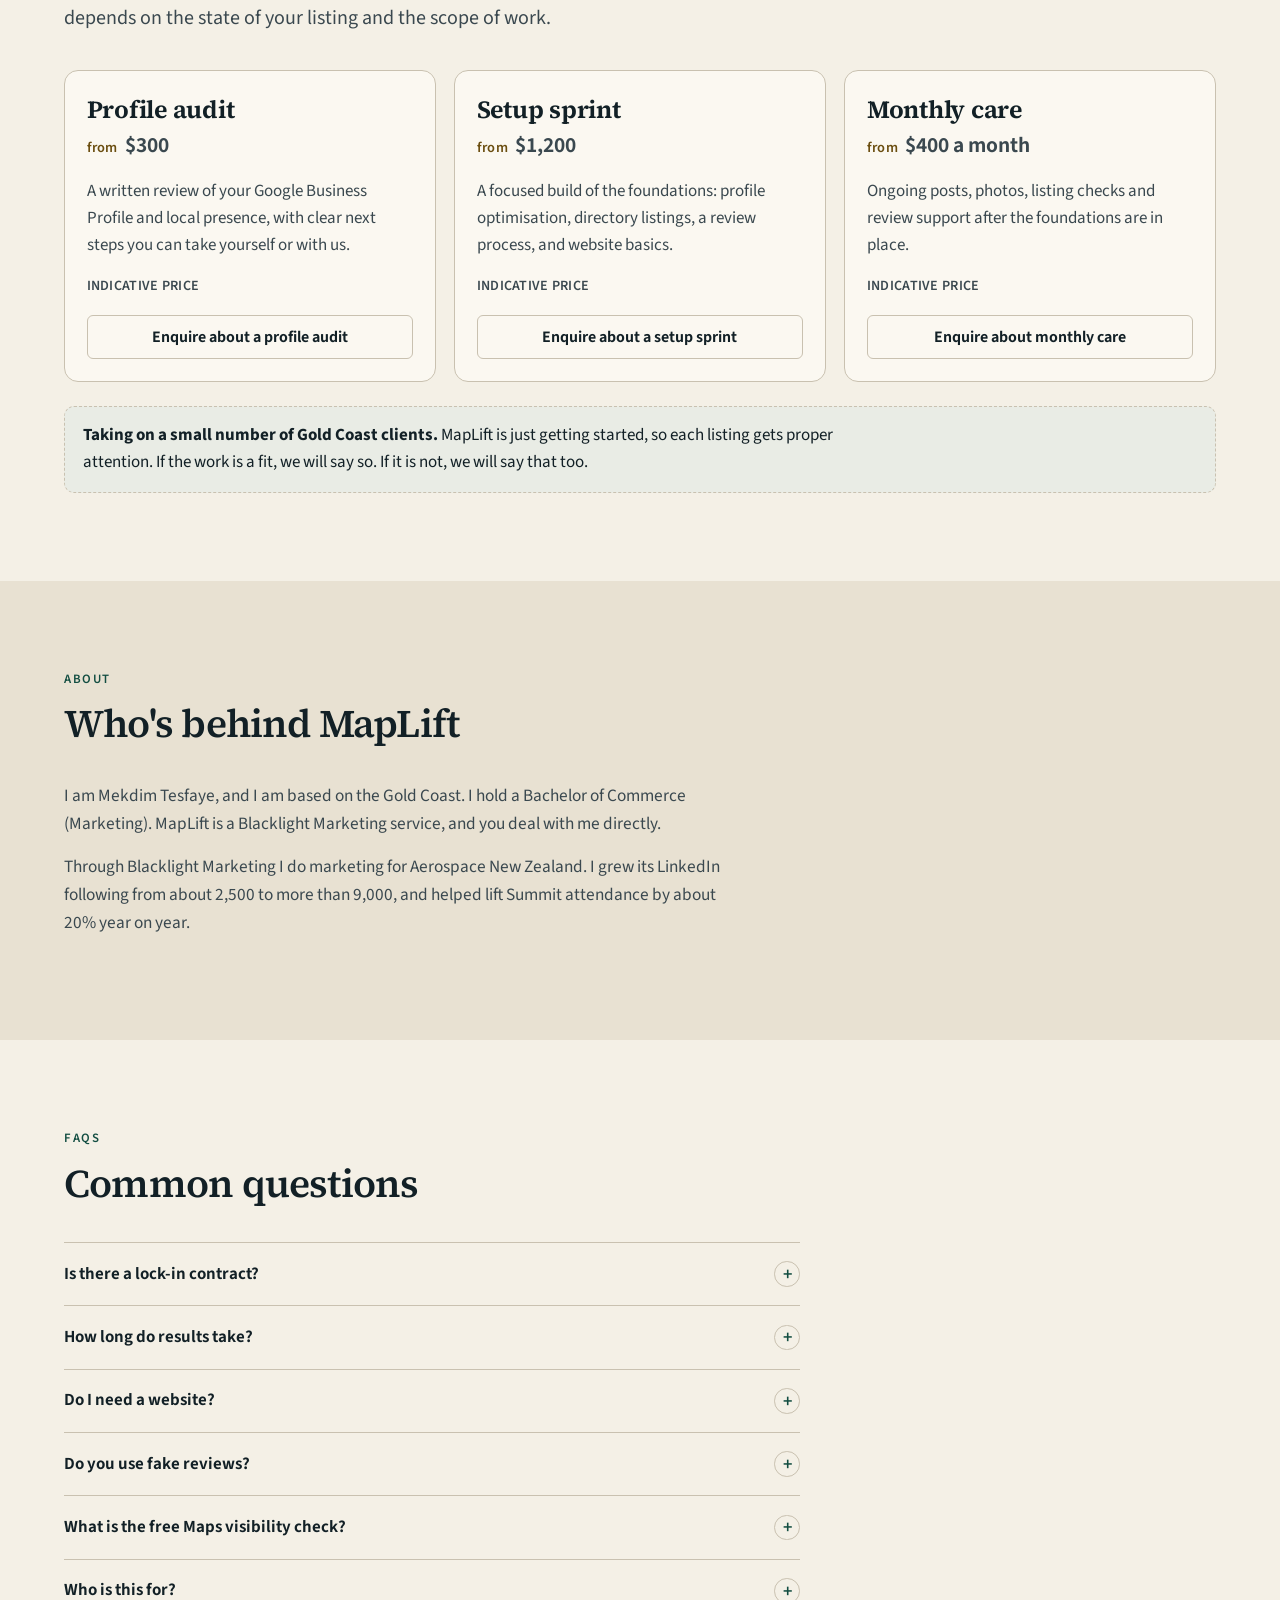
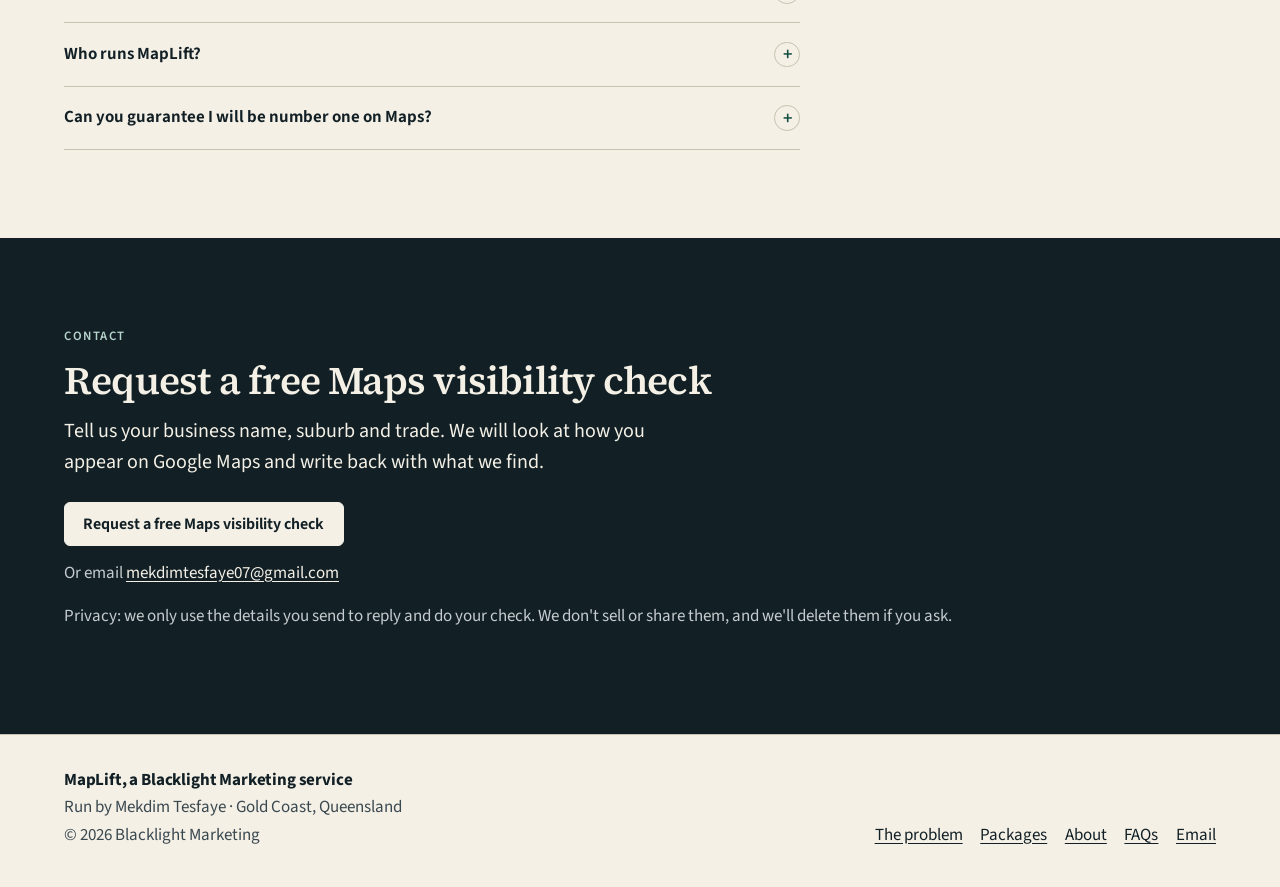
==== commit cce62963: "Address Tess review of the MapLift landing page Revise hero, packages, reviews and AI-search copy, a" ====
--- a/index.html
+++ b/index.html
@@ -24,6 +24,7 @@
   <meta name="twitter:title" content="MapLift | Get more calls from Google Maps">
   <meta name="twitter:description" content="Google Maps visibility for Gold Coast trades. Profile optimisation, real reviews, directories and ongoing care.">
   <meta name="twitter:image" content="https://mektesfaye.github.io/maplift/og-image.png">
+  <meta name="twitter:image:alt" content="MapLift: get more calls from Google Maps, for Gold Coast trades.">
   <link rel="preload" href="fonts/source-sans-3-latin-wght-normal.woff2" as="font" type="font/woff2" crossorigin>
   <link rel="preload" href="fonts/source-serif-4-latin-wght-normal.woff2" as="font" type="font/woff2" crossorigin>
   <link rel="stylesheet" href="styles.css">
@@ -83,6 +84,7 @@
         <a href="#what-we-do">What we do</a>
         <a href="#how-it-works">How it works</a>
         <a href="#packages">Packages</a>
+        <a href="#about">About</a>
         <a href="#faq">FAQs</a>
         <a href="#contact">Contact</a>
       </nav>
@@ -97,12 +99,12 @@
         <div class="hero-copy">
           <p class="kicker">For Gold Coast trades</p>
           <h1 id="hero-heading">Get more calls from Google Maps</h1>
-          <p class="lead">When a nearby customer searches for aircon, an electrician, a plumber or a cleaner, Google Maps decides who they call. MapLift helps Gold Coast trades show up in that list, with a complete profile and a steady flow of real reviews.</p>
+          <p class="lead">When someone nearby searches for aircon, an electrician, a plumber or a cleaner, Google shows a short list of local businesses on the map, and many people call one of those. MapLift helps Gold Coast trades get into that list, with a complete profile and a simple way to ask every customer for a review.</p>
           <div class="hero-actions">
             <a class="btn btn--primary" href="mailto:mekdimtesfaye07@gmail.com?subject=Free%20Maps%20visibility%20check&amp;body=Hi%20MapLift%2C%0A%0AI%20would%20like%20a%20free%20Maps%20visibility%20check.%0A%0ABusiness%20name%3A%20%0ASuburb%3A%20%0ATrade%3A%20%0AGoogle%20Maps%20link%20(if%20you%20have%20one)%3A%20%0A">Request a free Maps visibility check</a>
             <a class="btn btn--ghost" href="#packages">See packages</a>
           </div>
-          <p class="fineprint">Founding client spots available. No lock-in contracts.</p>
+          <p class="fineprint">No lock-in contracts. Free check, no obligation.</p>
         </div>
 
         <figure class="map-card">
@@ -113,7 +115,6 @@
           <svg viewBox="0 0 400 460" role="img" aria-labelledby="map-title map-desc">
             <title id="map-title">Stylised map of the Gold Coast</title>
             <desc id="map-desc">A decorative map of the Gold Coast coastline, from Southport down to Coolangatta, with pins at well-known suburbs. It is an illustration, not a ranking or a real business listing.</desc>
-            <rect width="400" height="460" fill="#d7e3e0"/>
             <path fill="#cfe0ed" d="M0 0h400v460H0z"/>
             <path fill="#e8e1d2" d="M0 0h268c8 28 6 52-10 78-18 30-16 52-2 84 12 28 8 54-8 86-14 28-8 58 10 90 12 22 8 48-6 74-6 12-8 26-4 48H0V0z"/>
             <path fill="none" stroke="#134E42" stroke-width="3" stroke-linejoin="round" d="M258 0c8 28 6 52-10 78-18 30-16 52-2 84 12 28 8 54-8 86-14 28-8 58 10 90 12 22 8 48-6 74-6 12-8 26-4 48"/>
@@ -127,12 +128,12 @@
             <circle cx="266" cy="161" r="3.1" fill="#F4F0E6"/>
             <circle cx="246" cy="267" r="3.1" fill="#F4F0E6"/>
             <circle cx="264" cy="373" r="3.1" fill="#F4F0E6"/>
-            <text x="148" y="82" font-family="Source Sans 3, Source Sans Pro, sans-serif" font-size="13" font-weight="650" fill="#122026">Southport</text>
-            <text x="148" y="166" font-family="Source Sans 3, Source Sans Pro, sans-serif" font-size="13" font-weight="650" fill="#122026">Surfers Paradise</text>
-            <text x="128" y="272" font-family="Source Sans 3, Source Sans Pro, sans-serif" font-size="13" font-weight="650" fill="#122026">Burleigh Heads</text>
-            <text x="140" y="378" font-family="Source Sans 3, Source Sans Pro, sans-serif" font-size="13" font-weight="650" fill="#122026">Coolangatta</text>
-            <text x="300" y="36" font-family="Source Sans 3, Source Sans Pro, sans-serif" font-size="11" font-weight="600" fill="#3a484f">Coral Sea</text>
-            <text x="36" y="36" font-family="Source Sans 3, Source Sans Pro, sans-serif" font-size="11" font-weight="600" fill="#3a484f">Hinterland</text>
+            <text x="228" y="80" text-anchor="end" font-family="Source Sans 3, Source Sans Pro, sans-serif" font-size="18" font-weight="600" fill="#122026">Southport</text>
+            <text x="246" y="164" text-anchor="end" font-family="Source Sans 3, Source Sans Pro, sans-serif" font-size="18" font-weight="600" fill="#122026">Surfers Paradise</text>
+            <text x="226" y="270" text-anchor="end" font-family="Source Sans 3, Source Sans Pro, sans-serif" font-size="18" font-weight="600" fill="#122026">Burleigh Heads</text>
+            <text x="244" y="376" text-anchor="end" font-family="Source Sans 3, Source Sans Pro, sans-serif" font-size="18" font-weight="600" fill="#122026">Coolangatta</text>
+            <text x="382" y="38" text-anchor="end" font-family="Source Sans 3, Source Sans Pro, sans-serif" font-size="15" font-weight="600" fill="#3a484f">Coral Sea</text>
+            <text x="18" y="38" font-family="Source Sans 3, Source Sans Pro, sans-serif" font-size="15" font-weight="600" fill="#3a484f">Hinterland</text>
           </svg>
         </figure>
       </div>
@@ -152,7 +153,7 @@
           </article>
           <article class="card">
             <h3>Too few reviews</h3>
-            <p>Most people read reviews before they call. A quiet profile can make you look untested, even if you have been trading for years.</p>
+            <p>Plenty of people check reviews before they call. A quiet profile can make you look untested, even if you have been trading for years.</p>
           </article>
           <article class="card">
             <h3>A half-finished profile</h3>
@@ -196,7 +197,7 @@
           </li>
           <li>
             <h3>Showing up in AI search</h3>
-            <p>Clear, consistent business information so assistants and AI answers have something accurate to draw on.</p>
+            <p>Consistent business details across Google, directories and your site, so AI assistants that look up local businesses are more likely to find accurate information about you.</p>
           </li>
         </ul>
       </div>
@@ -232,8 +233,8 @@
       <div class="wrap">
         <div class="section-head">
           <p class="kicker">Packages</p>
-          <h2 id="packages-heading">Three ways to start</h2>
-          <p class="lead muted">Prices below are indicative starting points, marked as “from”. A firm quote depends on the state of your listing and the scope of work.</p>
+          <h2 id="packages-heading">Packages after your free check</h2>
+          <p class="lead muted">Every client starts with the free Maps visibility check. Prices are in AUD and are indicative starting points, marked as “from”. A firm quote depends on the state of your listing and the scope of work.</p>
         </div>
         <div class="packages">
           <article class="package">
@@ -258,13 +259,27 @@
             <a class="btn btn--ghost" href="mailto:mekdimtesfaye07@gmail.com?subject=Enquiry%3A%20Monthly%20care&amp;body=Hi%20MapLift%2C%0A%0AI%20would%20like%20to%20enquire%20about%20Monthly%20care.%0A%0ABusiness%20name%3A%20%0ASuburb%3A%20%0ATrade%3A%20%0A">Enquire about monthly care</a>
           </article>
         </div>
-        <div class="founding">
-          <p><strong>Founding client spots available.</strong> MapLift is just getting started on the Gold Coast, so capacity is limited on purpose. If the work is a fit, we will say so. If it is not, we will say that too.</p>
-        </div>
-      </div>
-    </section>
-
-    <section class="section section--sand" id="faq" aria-labelledby="faq-heading">
+        <div class="callout">
+          <p><strong>Taking on a small number of Gold Coast clients.</strong> MapLift is just getting started, so each listing gets proper attention. If the work is a fit, we will say so. If it is not, we will say that too.</p>
+        </div>
+      </div>
+    </section>
+
+    <section class="section section--sand" id="about" aria-labelledby="about-heading">
+      <div class="wrap">
+        <div class="section-head">
+          <p class="kicker">About</p>
+          <h2 id="about-heading">Who's behind MapLift</h2>
+        </div>
+        <div class="about-copy">
+          <p>I am Mekdim Tesfaye, and I am based on the Gold Coast. I hold a Bachelor of Commerce (Marketing). MapLift is a Blacklight Marketing service, and you deal with me directly.</p>
+          <!-- EDITABLE RESULTS: update the LinkedIn and Summit figures in the next paragraph if they change. -->
+          <p>Through Blacklight Marketing I do marketing for Aerospace New Zealand. I grew its LinkedIn following from about 2,500 to more than 9,000, and helped lift Summit attendance by about 20% year on year.</p>
+        </div>
+      </div>
+    </section>
+
+    <section class="section" id="faq" aria-labelledby="faq-heading">
       <div class="wrap">
         <div class="section-head">
           <p class="kicker">FAQs</p>
@@ -310,7 +325,7 @@
           <details>
             <summary>Who runs MapLift?</summary>
             <div class="answer">
-              <p>MapLift is a Blacklight Marketing service, run by Mekdim Tesfaye. He holds a Bachelor of Commerce in Marketing and is based on the Gold Coast.</p>
+              <p>MapLift is a Blacklight Marketing service, run by Mekdim Tesfaye. There is a short background in <a href="#about">Who's behind MapLift</a>.</p>
             </div>
           </details>
           <details>
@@ -332,6 +347,7 @@
           <a class="btn btn--on-ink" href="mailto:mekdimtesfaye07@gmail.com?subject=Free%20Maps%20visibility%20check&amp;body=Hi%20MapLift%2C%0A%0AI%20would%20like%20a%20free%20Maps%20visibility%20check.%0A%0ABusiness%20name%3A%20%0ASuburb%3A%20%0ATrade%3A%20%0AGoogle%20Maps%20link%20(if%20you%20have%20one)%3A%20%0A">Request a free Maps visibility check</a>
         </div>
         <p class="muted">Or email <a class="contact-email" href="mailto:mekdimtesfaye07@gmail.com">mekdimtesfaye07@gmail.com</a></p>
+        <p class="muted">Privacy: we only use the details you send to reply and do your check. We don't sell or share them, and we'll delete them if you ask.</p>
       </div>
     </section>
   </main>
@@ -340,11 +356,13 @@
     <div class="wrap footer-grid">
       <div>
         <p class="footer-name">MapLift, a Blacklight Marketing service</p>
-        <p class="muted">Gold Coast, Queensland</p>
+        <p class="muted">Run by Mekdim Tesfaye · Gold Coast, Queensland</p>
+        <p class="muted">© 2026 Blacklight Marketing</p>
       </div>
       <nav class="footer-nav" aria-label="Footer">
         <a href="#problem">The problem</a>
         <a href="#packages">Packages</a>
+        <a href="#about">About</a>
         <a href="#faq">FAQs</a>
         <a href="mailto:mekdimtesfaye07@gmail.com">Email</a>
       </nav>
--- a/styles.css
+++ b/styles.css
@@ -357,6 +357,8 @@
 }
 
 .map-card {
+  margin: 0;
+  width: 100%;
   background: var(--paper-raised);
   border: 1px solid var(--line);
   border-radius: 14px;
@@ -522,7 +524,7 @@
   text-transform: uppercase;
 }
 
-.founding {
+.callout {
   margin: 1.5rem 0 0;
   padding: 0.95rem 1.1rem;
   border: 1px dashed var(--line);
@@ -530,7 +532,7 @@
   background: color-mix(in srgb, var(--teal-soft) 45%, var(--paper));
 }
 
-.founding p {
+.callout p {
   margin: 0;
   max-width: 50rem;
 }
@@ -644,63 +646,65 @@
     --gutter: 1.75rem;
   }
 
+  .work-list {
+    grid-template-columns: repeat(2, minmax(0, 1fr));
+  }
+
+  .work-list li:last-child {
+    grid-column: 1 / -1;
+  }
+
+  .footer-grid {
+    flex-direction: row;
+    justify-content: space-between;
+    align-items: flex-end;
+  }
+}
+
+@media (min-width: 960px) {
+  :root {
+    --gutter: 2rem;
+    --header-h: 4.25rem;
+  }
+
+  .section {
+    padding: 5.5rem 0;
+  }
+
+  .hero {
+    padding: 4rem 0 5rem;
+  }
+
+  .hero-grid {
+    grid-template-columns: minmax(0, 1.15fr) minmax(0, 0.85fr);
+    gap: 3.25rem;
+  }
+
+  .grid-3,
+  .packages {
+    grid-template-columns: repeat(3, minmax(0, 1fr));
+    gap: 1.15rem;
+  }
+
+  .work-list {
+    grid-template-columns: repeat(2, minmax(0, 1fr));
+  }
+
+  .steps {
+    grid-template-columns: repeat(3, minmax(0, 1fr));
+  }
+
+  .btn--header-mobile {
+    display: none;
+  }
+}
+
+@media (min-width: 1140px) {
   .nav {
     display: flex;
     flex: 1;
     justify-content: flex-end;
   }
-
-  .work-list {
-    grid-template-columns: repeat(2, minmax(0, 1fr));
-  }
-
-  .work-list li:last-child {
-    grid-column: 1 / -1;
-  }
-
-  .footer-grid {
-    flex-direction: row;
-    justify-content: space-between;
-    align-items: flex-end;
-  }
-}
-
-@media (min-width: 960px) {
-  :root {
-    --gutter: 2rem;
-    --header-h: 4.25rem;
-  }
-
-  .section {
-    padding: 5.5rem 0;
-  }
-
-  .hero {
-    padding: 4rem 0 5rem;
-  }
-
-  .hero-grid {
-    grid-template-columns: minmax(0, 1.15fr) minmax(0, 0.85fr);
-    gap: 3.25rem;
-  }
-
-  .grid-3,
-  .packages {
-    grid-template-columns: repeat(3, minmax(0, 1fr));
-    gap: 1.15rem;
-  }
-
-  .work-list {
-    grid-template-columns: repeat(2, minmax(0, 1fr));
-  }
-
-  .steps {
-    grid-template-columns: repeat(3, minmax(0, 1fr));
-  }
-
-  .btn--header-mobile {
-    display: none;
-  }
 }
 
 @media (max-width: 959px) {
@@ -720,4 +724,18 @@
     flex-direction: column;
     align-items: flex-start;
   }
-}
+
+  .map-card {
+    width: 100%;
+    max-width: 100%;
+  }
+}
+
+.about-copy {
+  max-width: 42rem;
+}
+
+.about-copy p {
+  color: var(--ink-soft);
+  font-size: 1.08rem;
+}
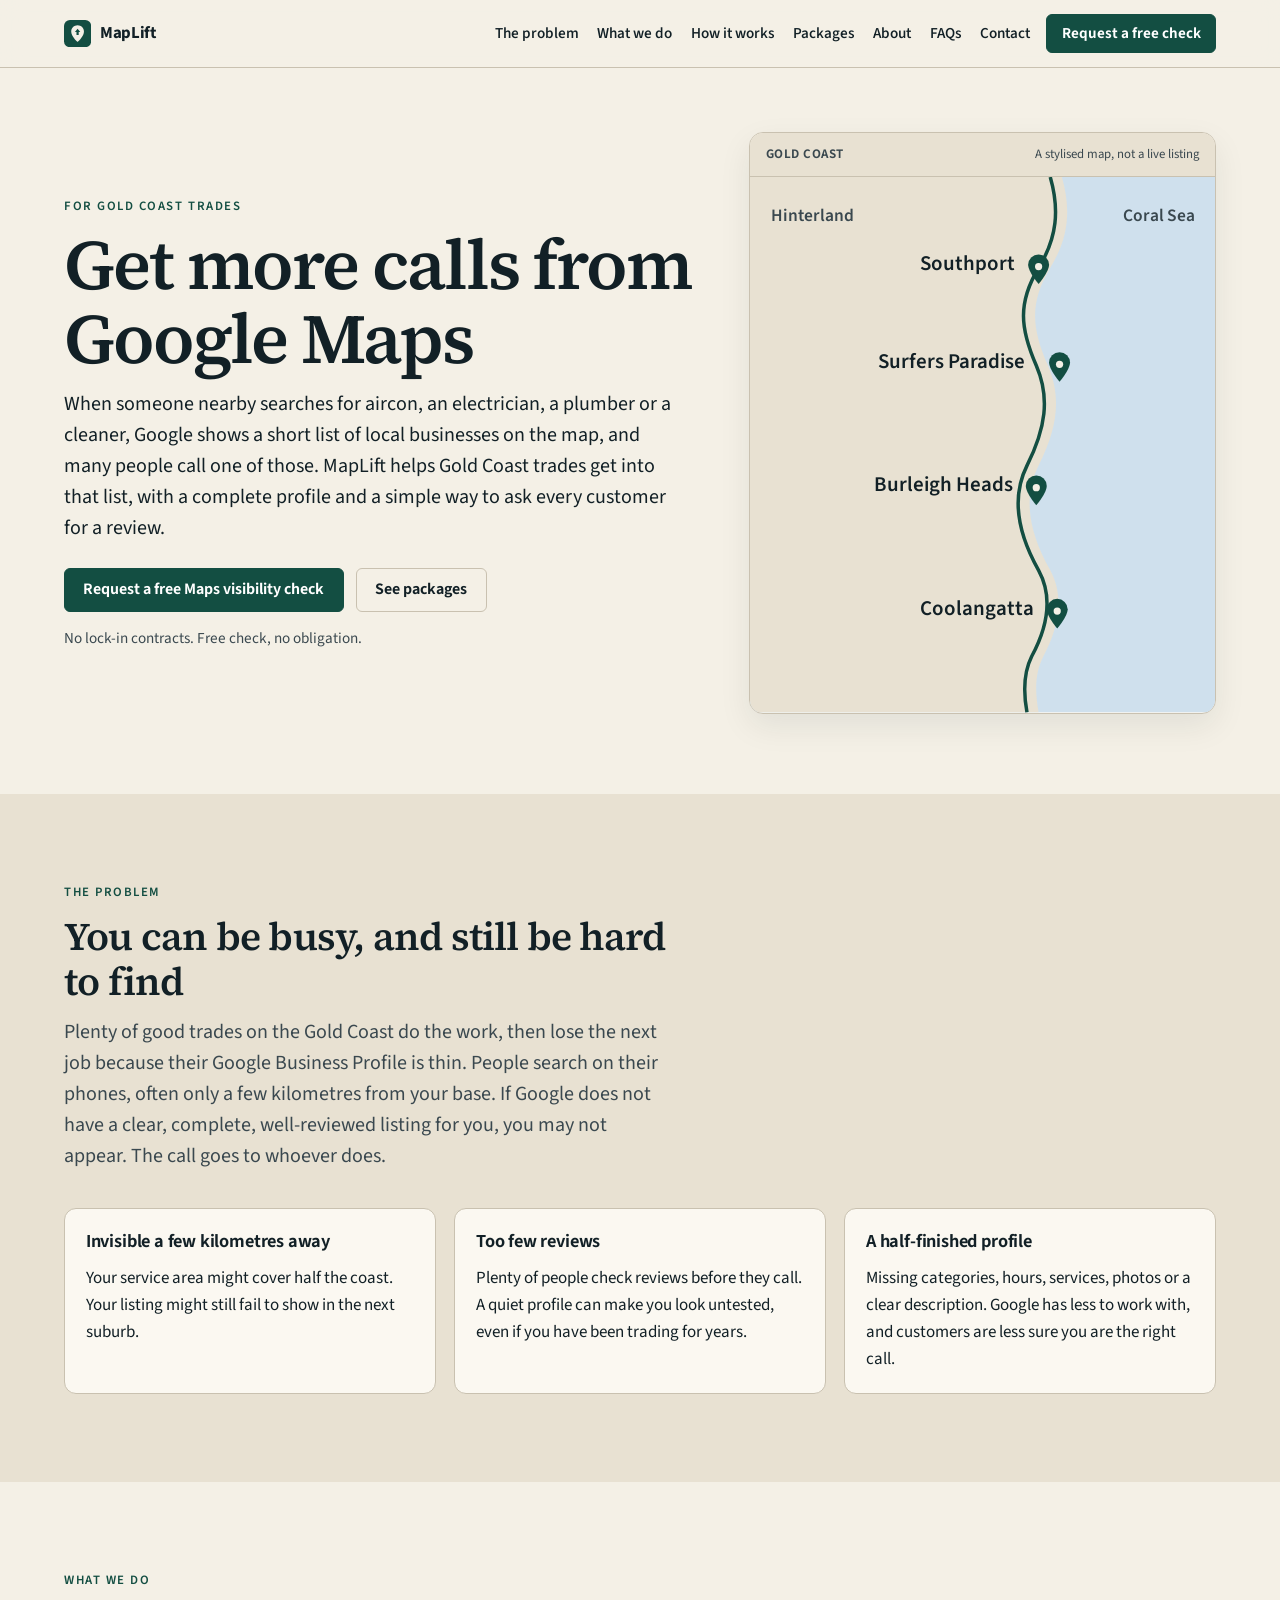
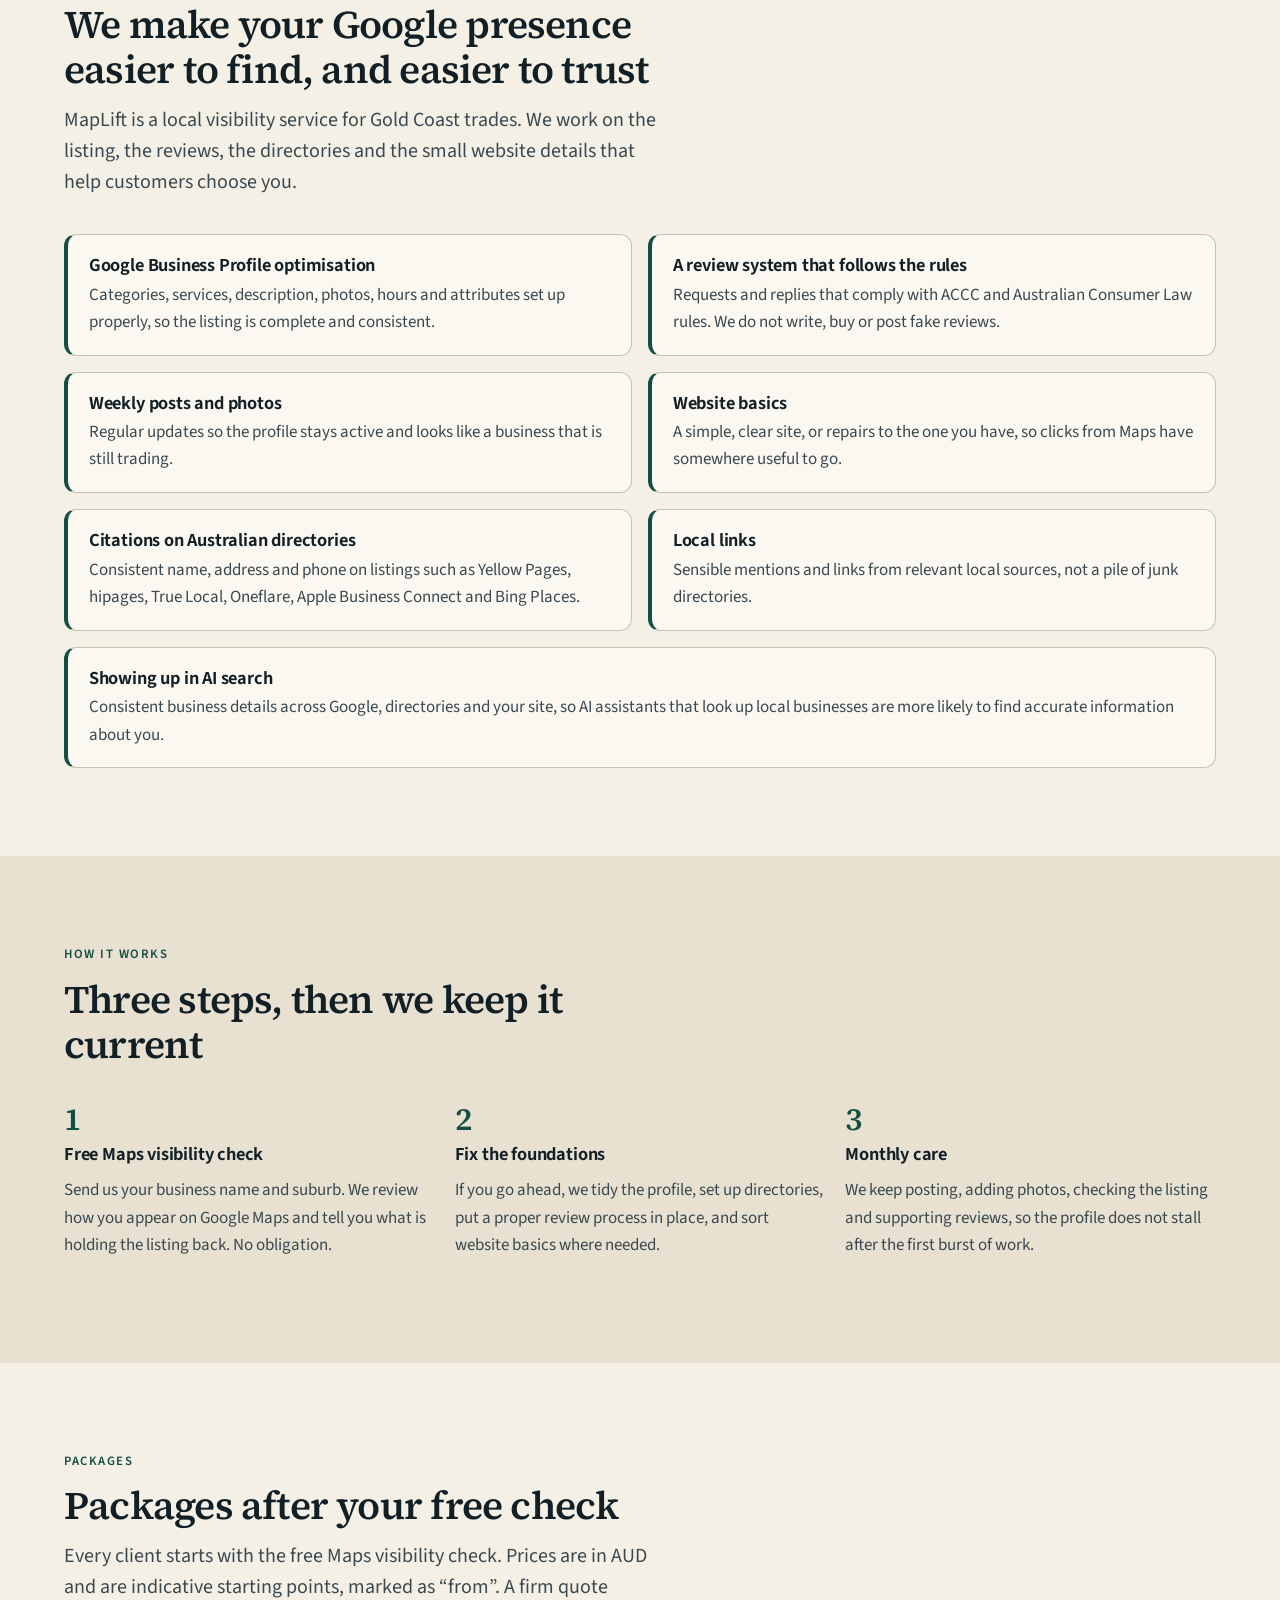
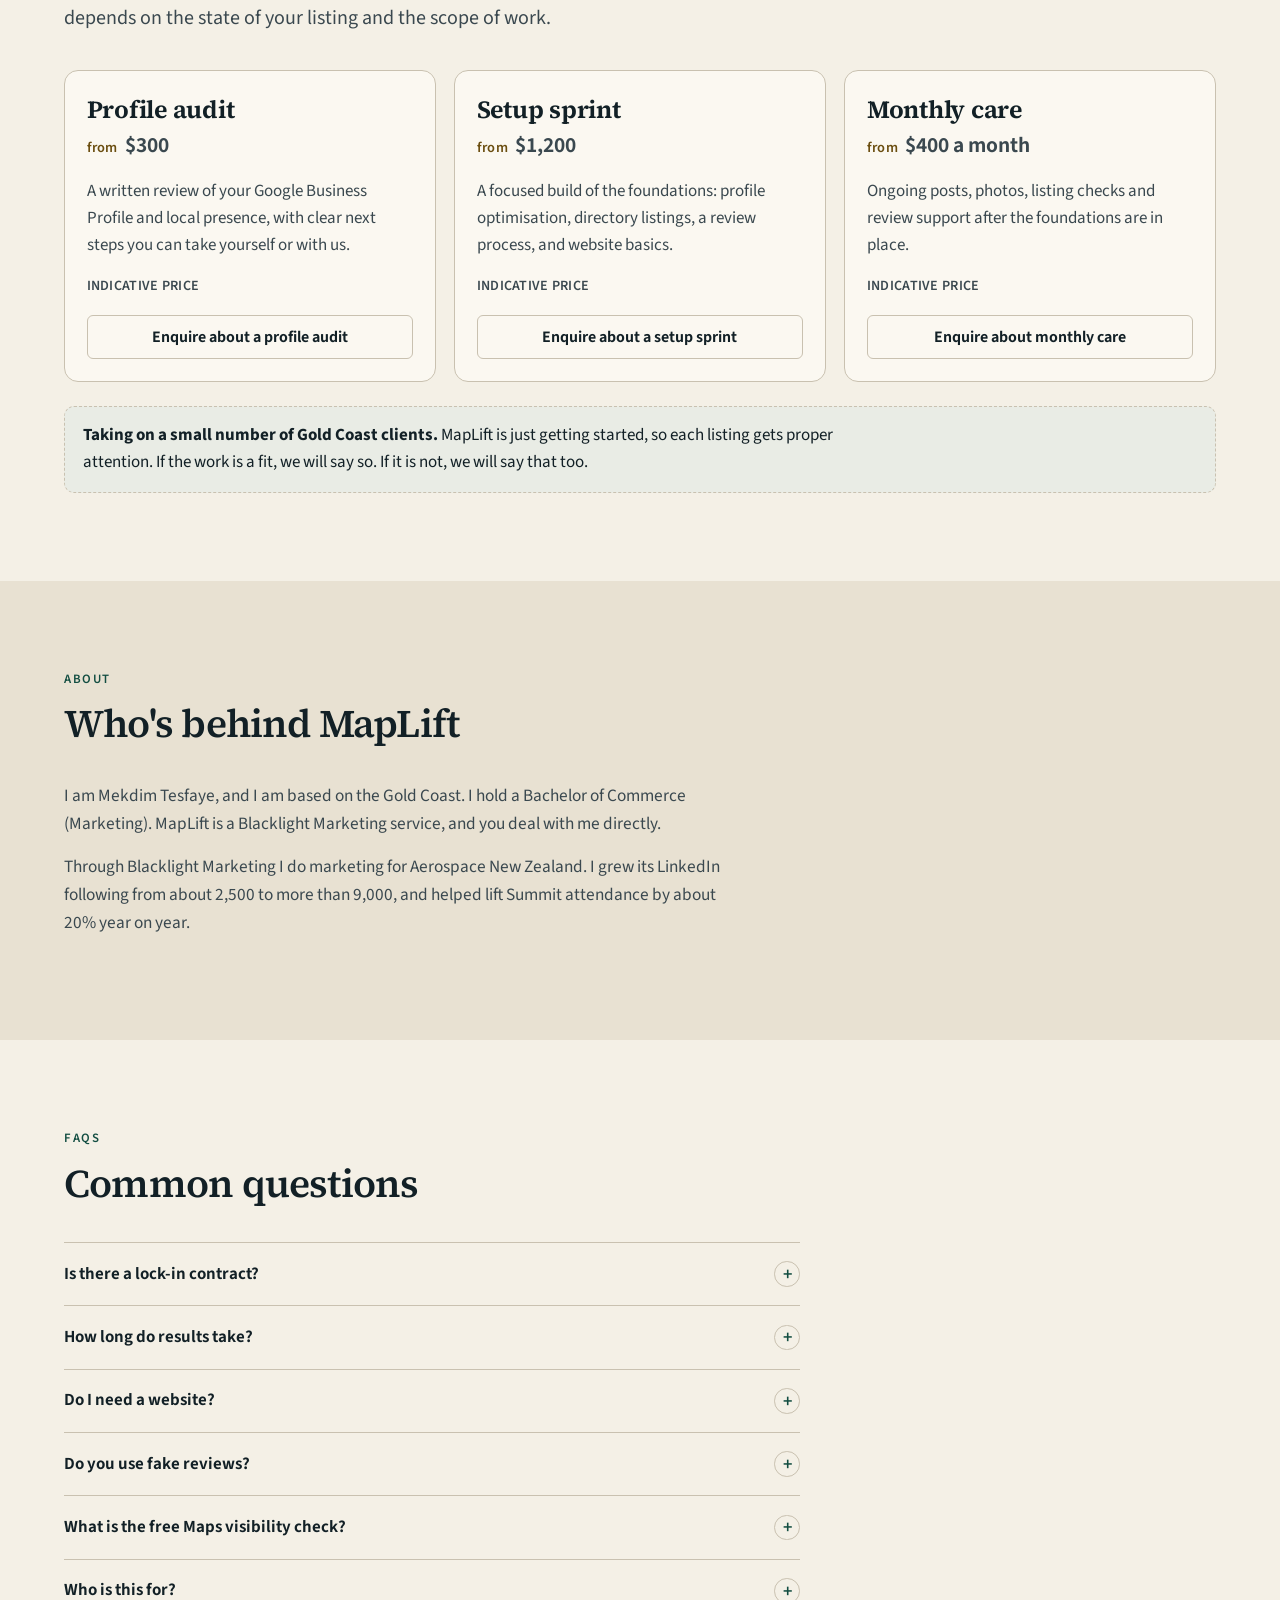
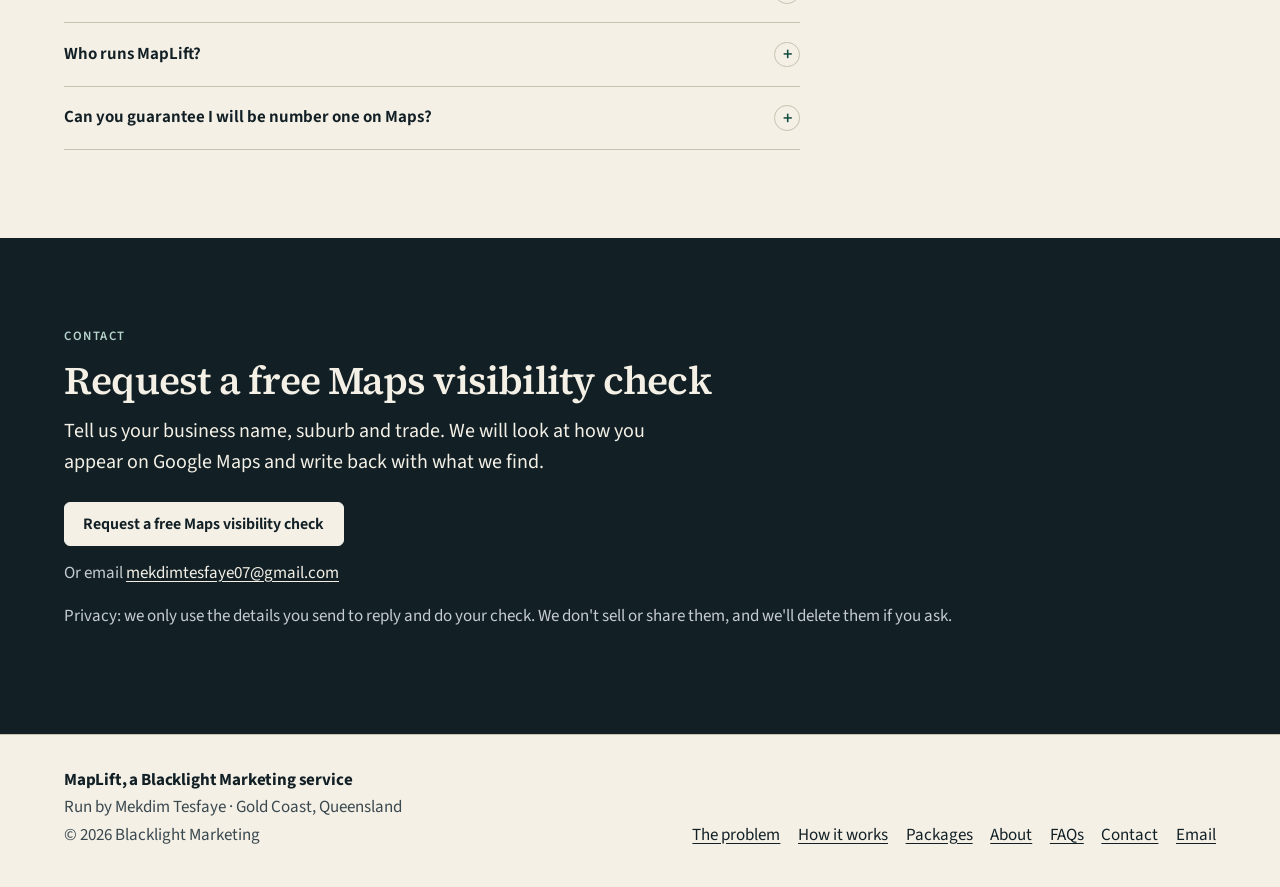
==== commit 32b561dd: "Fix 404 asset paths, footer nav and Surfers Paradise label Use root-absolute icon and stylesheet pat" ====
--- a/index.html
+++ b/index.html
@@ -129,7 +129,7 @@
             <circle cx="246" cy="267" r="3.1" fill="#F4F0E6"/>
             <circle cx="264" cy="373" r="3.1" fill="#F4F0E6"/>
             <text x="228" y="80" text-anchor="end" font-family="Source Sans 3, Source Sans Pro, sans-serif" font-size="18" font-weight="600" fill="#122026">Southport</text>
-            <text x="246" y="164" text-anchor="end" font-family="Source Sans 3, Source Sans Pro, sans-serif" font-size="18" font-weight="600" fill="#122026">Surfers Paradise</text>
+            <text x="236" y="164" text-anchor="end" font-family="Source Sans 3, Source Sans Pro, sans-serif" font-size="18" font-weight="600" fill="#122026">Surfers Paradise</text>
             <text x="226" y="270" text-anchor="end" font-family="Source Sans 3, Source Sans Pro, sans-serif" font-size="18" font-weight="600" fill="#122026">Burleigh Heads</text>
             <text x="244" y="376" text-anchor="end" font-family="Source Sans 3, Source Sans Pro, sans-serif" font-size="18" font-weight="600" fill="#122026">Coolangatta</text>
             <text x="382" y="38" text-anchor="end" font-family="Source Sans 3, Source Sans Pro, sans-serif" font-size="15" font-weight="600" fill="#3a484f">Coral Sea</text>
@@ -361,9 +361,11 @@
       </div>
       <nav class="footer-nav" aria-label="Footer">
         <a href="#problem">The problem</a>
+        <a href="#how-it-works">How it works</a>
         <a href="#packages">Packages</a>
         <a href="#about">About</a>
         <a href="#faq">FAQs</a>
+        <a href="#contact">Contact</a>
         <a href="mailto:mekdimtesfaye07@gmail.com">Email</a>
       </nav>
     </div>
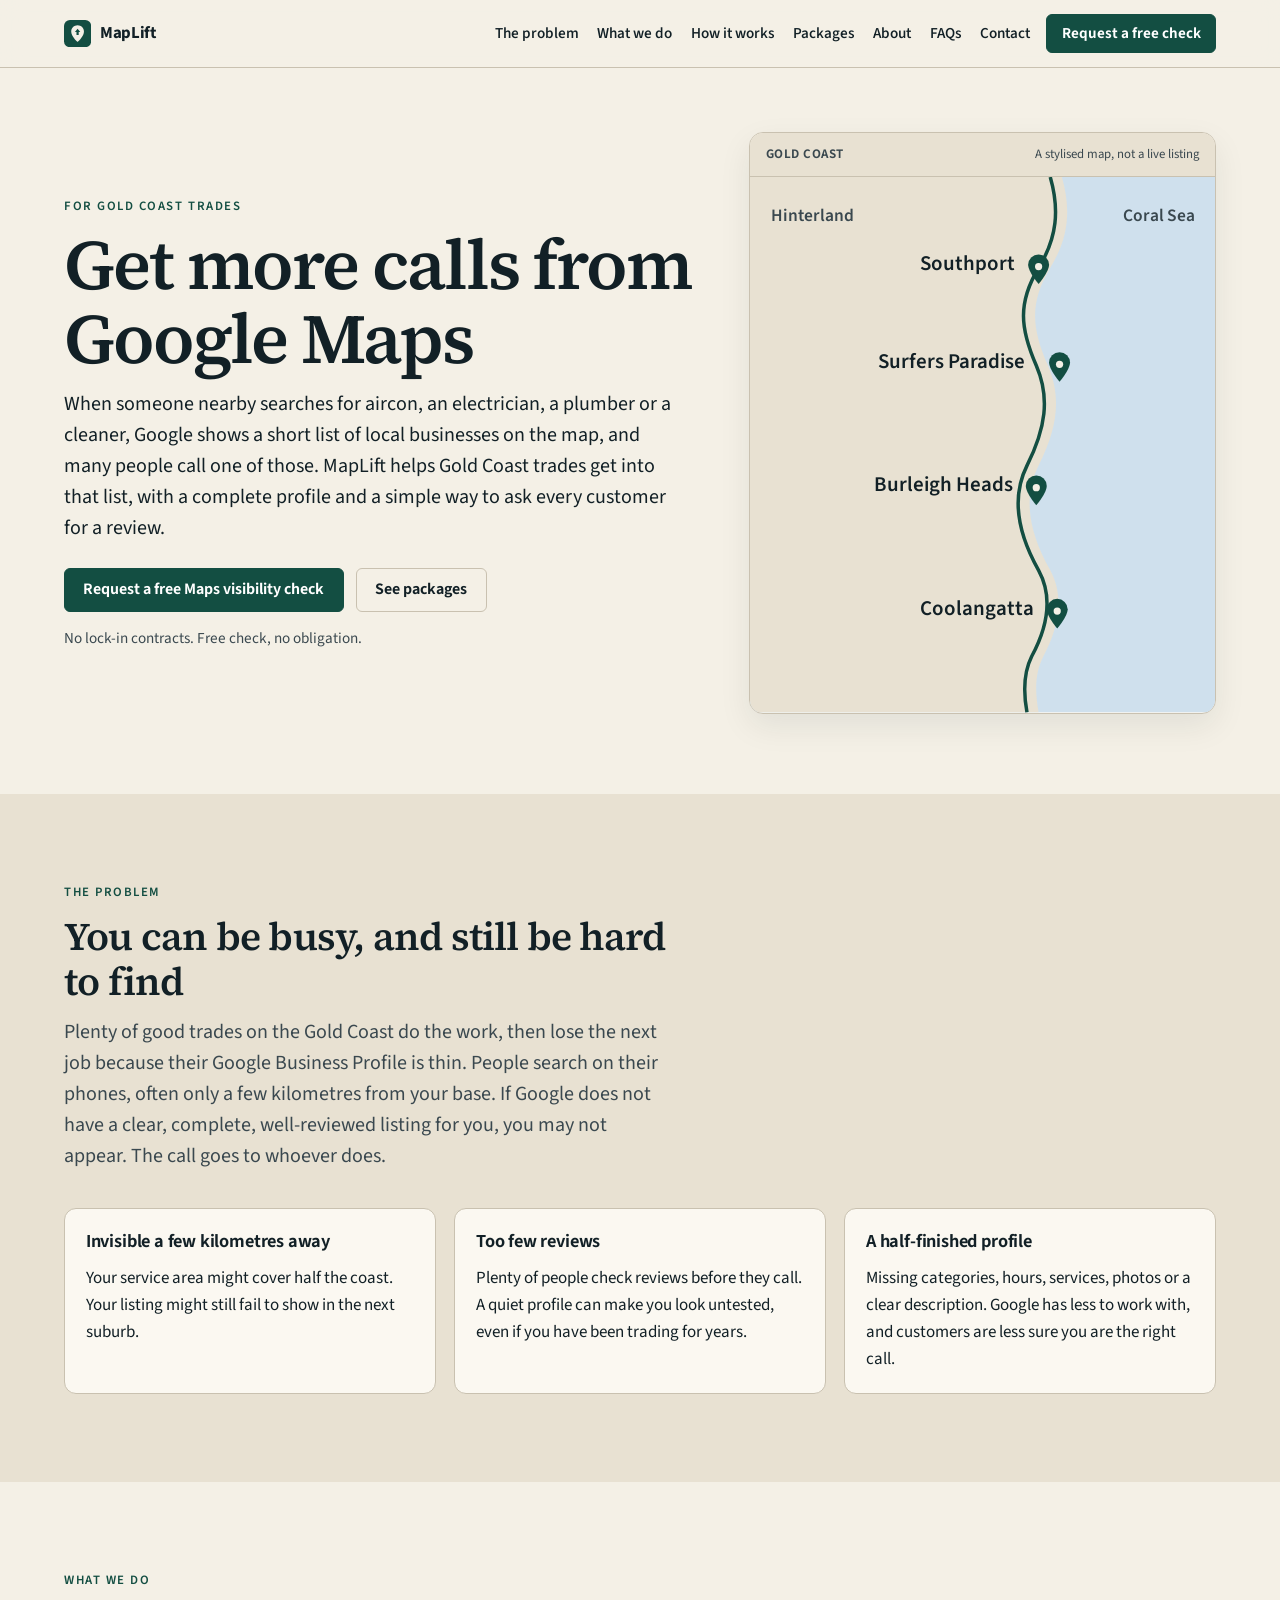
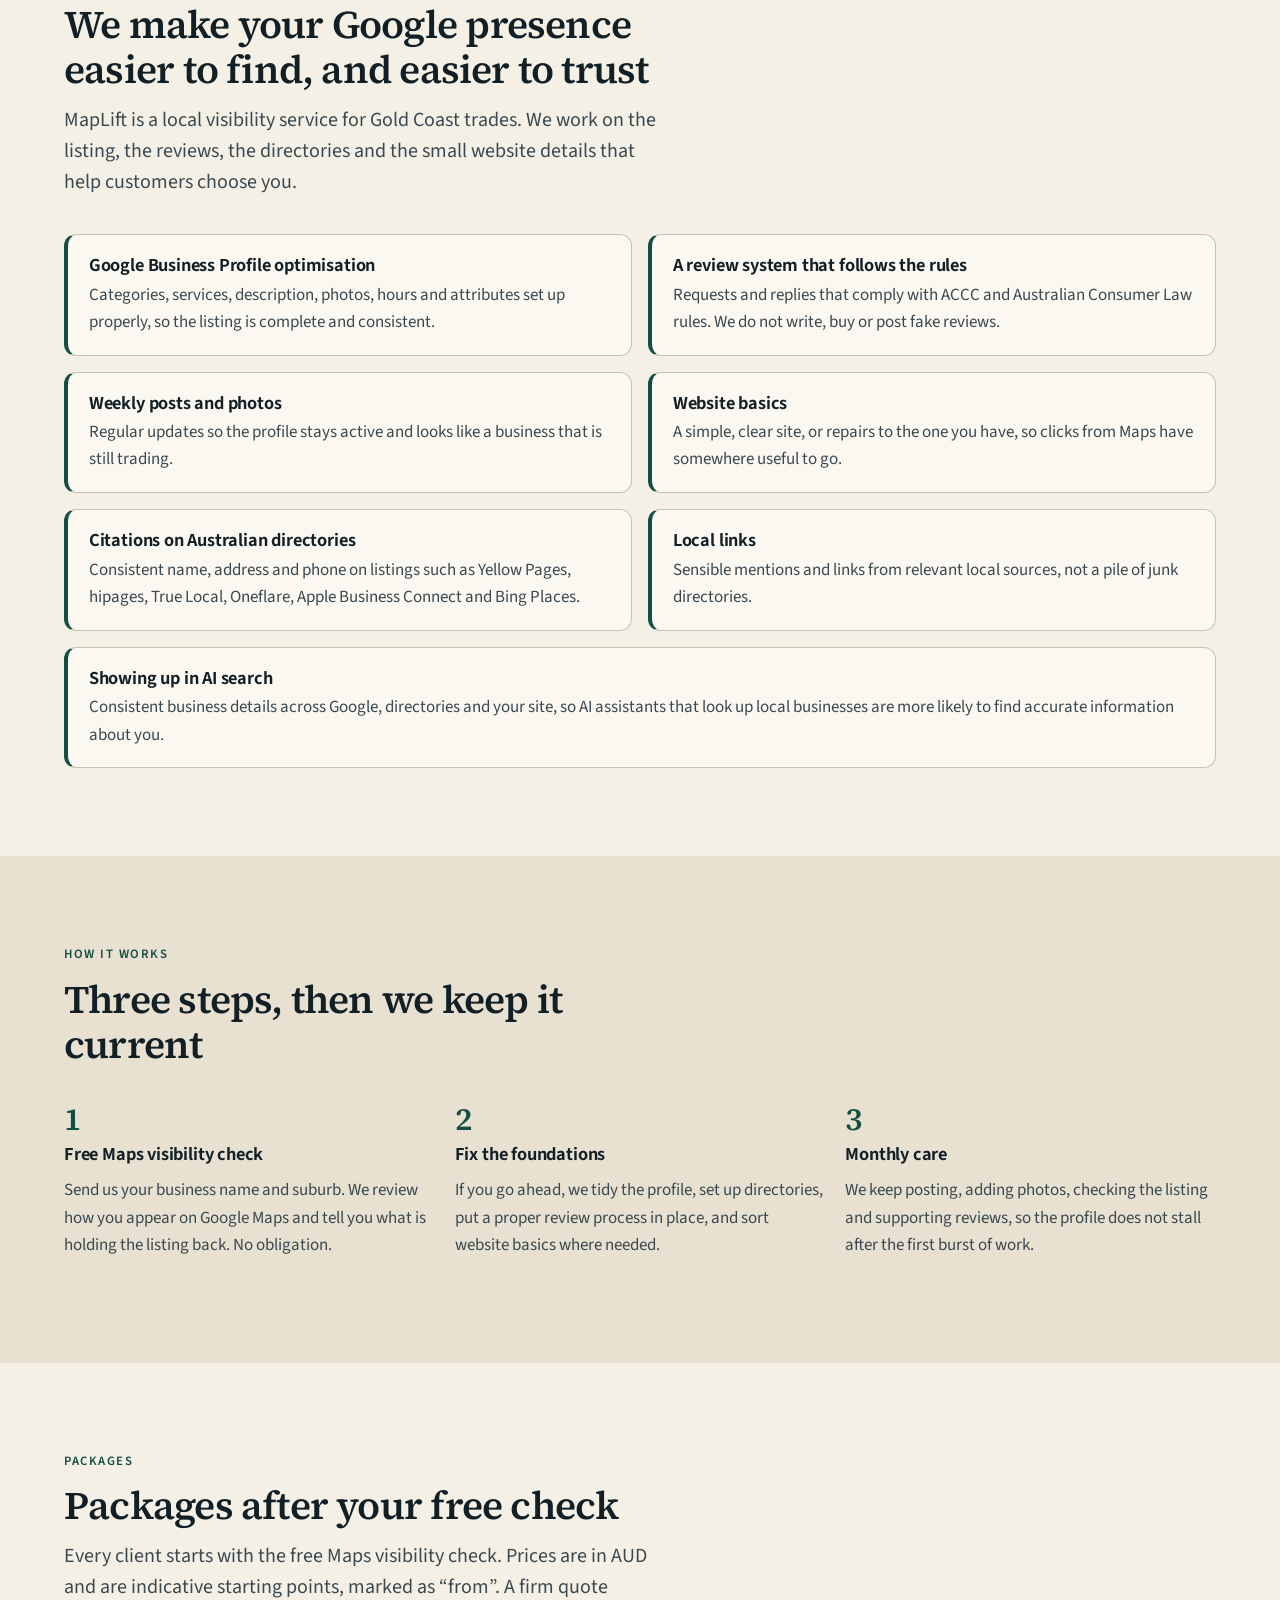
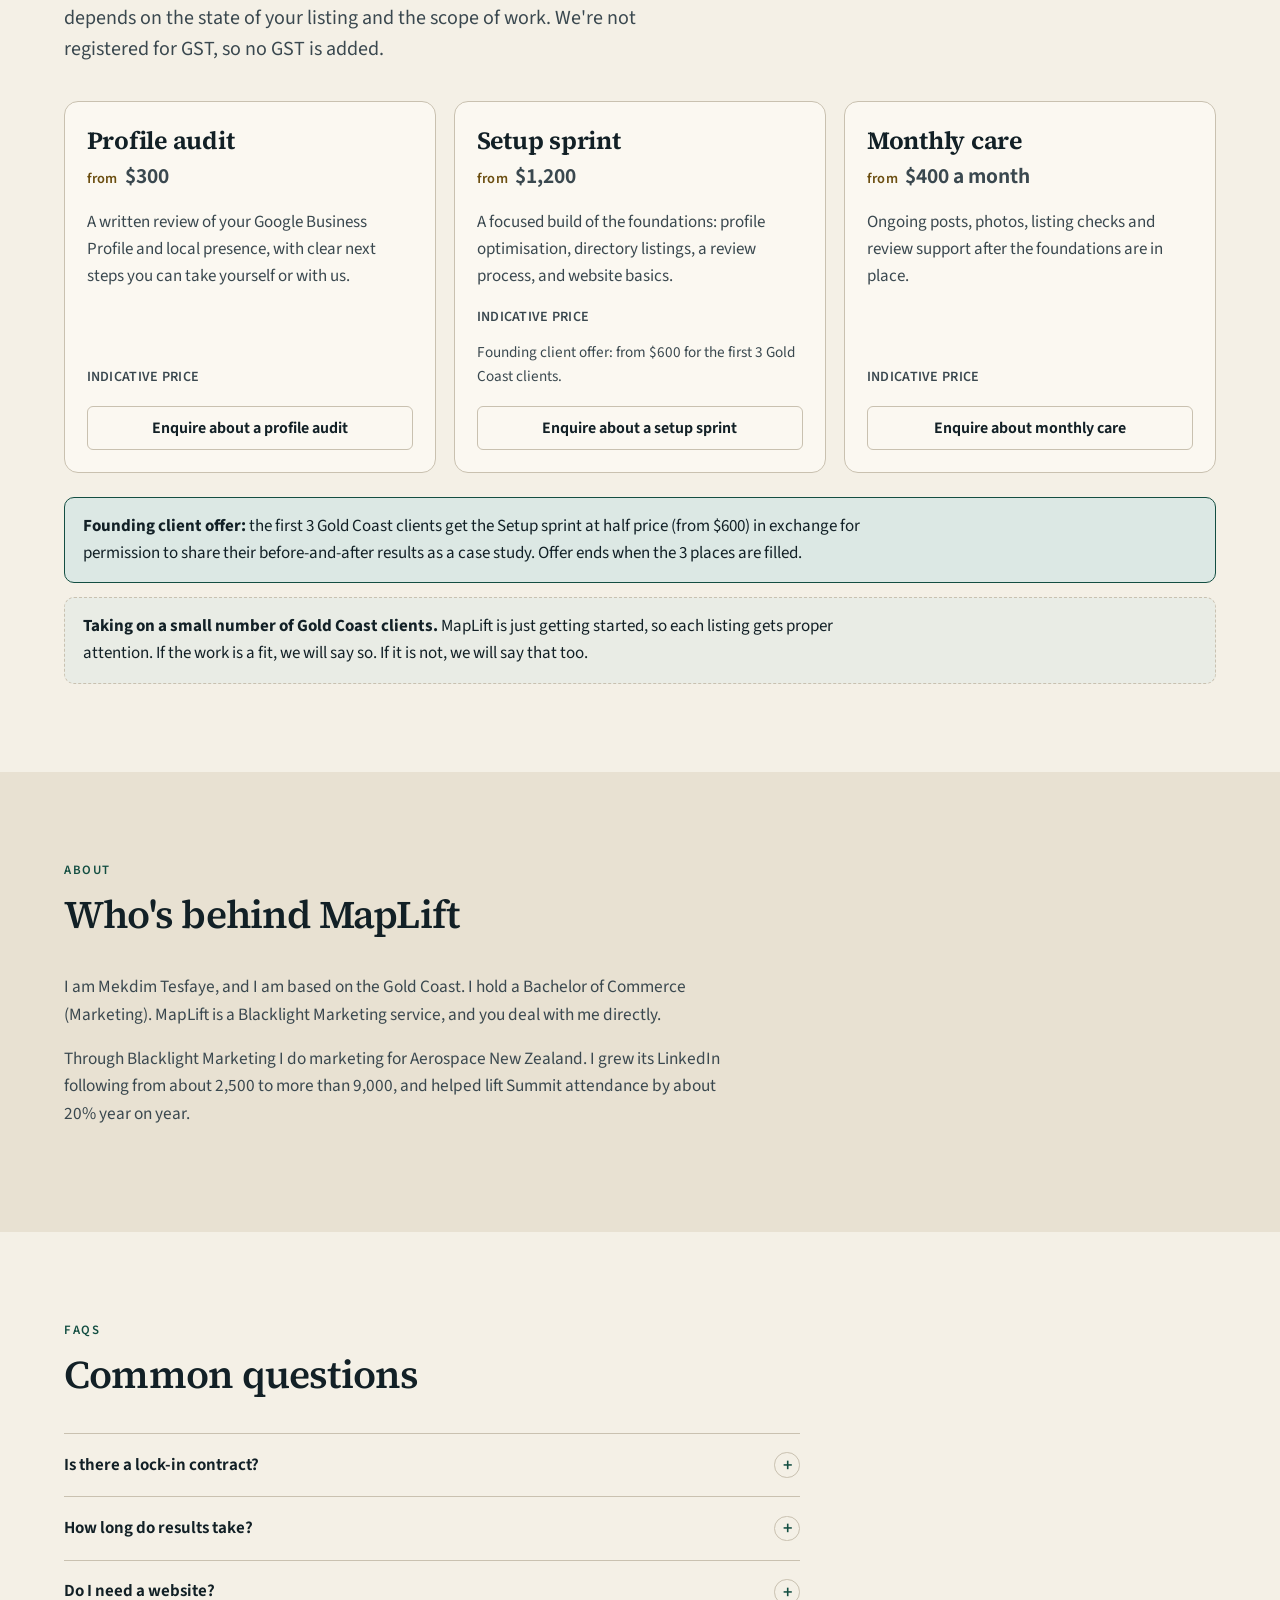
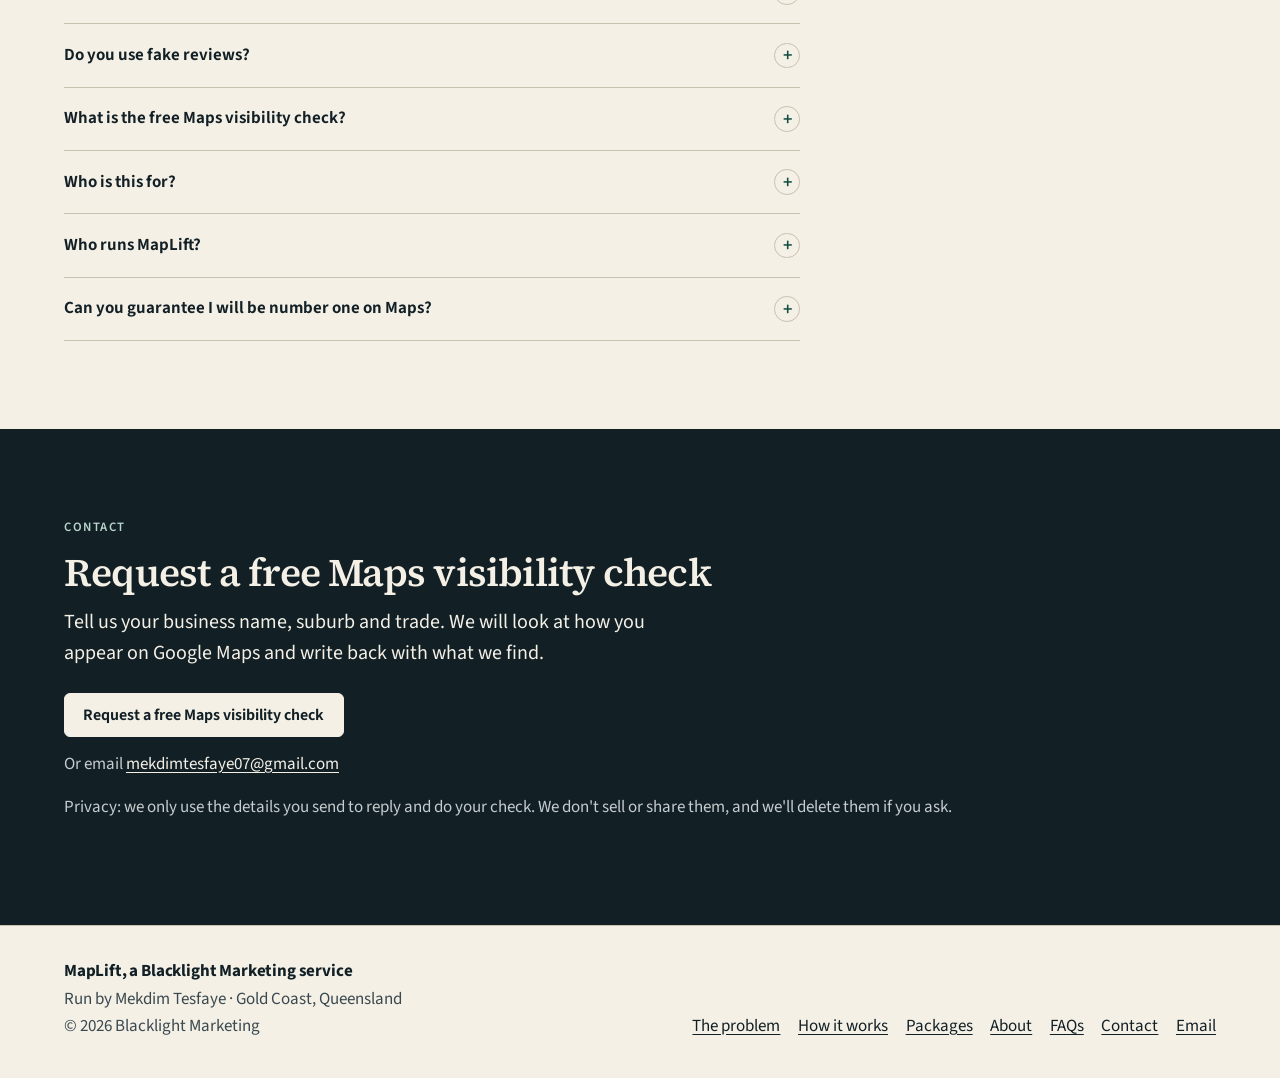
==== commit 88b68e4f: "Add GST note and founding client Setup sprint offer State that prices have no GST added, keep the Ab" ====
--- a/index.html
+++ b/index.html
@@ -40,6 +40,42 @@
     "image": "https://mektesfaye.github.io/maplift/og-image.png",
     "logo": "https://mektesfaye.github.io/maplift/apple-touch-icon.png",
     "priceRange": "From $300",
+    "makesOffer": [
+      {
+        "@type": "Offer",
+        "name": "Profile audit",
+        "price": "300",
+        "priceCurrency": "AUD",
+        "description": "Indicative starting price in AUD. Not registered for GST, so no GST is added."
+      },
+      {
+        "@type": "Offer",
+        "name": "Setup sprint",
+        "price": "1200",
+        "priceCurrency": "AUD",
+        "description": "Indicative starting price in AUD. Not registered for GST, so no GST is added."
+      },
+      {
+        "@type": "Offer",
+        "name": "Setup sprint, founding client offer",
+        "price": "600",
+        "priceCurrency": "AUD",
+        "description": "The first 3 Gold Coast clients get the Setup sprint at half price (from $600) in exchange for permission to share their before-and-after results as a case study. Offer ends when the 3 places are filled. Not registered for GST, so no GST is added.",
+        "eligibleRegion": {
+          "@type": "City",
+          "name": "Gold Coast"
+        },
+        "availability": "https://schema.org/LimitedAvailability"
+      },
+      {
+        "@type": "Offer",
+        "name": "Monthly care",
+        "price": "400",
+        "priceCurrency": "AUD",
+        "unitText": "MONTH",
+        "description": "Indicative starting price per month in AUD. Not registered for GST, so no GST is added."
+      }
+    ],
     "areaServed": {
       "@type": "City",
       "name": "Gold Coast",
@@ -234,7 +270,7 @@
         <div class="section-head">
           <p class="kicker">Packages</p>
           <h2 id="packages-heading">Packages after your free check</h2>
-          <p class="lead muted">Every client starts with the free Maps visibility check. Prices are in AUD and are indicative starting points, marked as “from”. A firm quote depends on the state of your listing and the scope of work.</p>
+          <p class="lead muted">Every client starts with the free Maps visibility check. Prices are in AUD and are indicative starting points, marked as “from”. A firm quote depends on the state of your listing and the scope of work. We're not registered for GST, so no GST is added.</p>
         </div>
         <div class="packages">
           <article class="package">
@@ -249,6 +285,7 @@
             <p class="price"><span class="price-from">from</span> $1,200</p>
             <p class="desc">A focused build of the foundations: profile optimisation, directory listings, a review process, and website basics.</p>
             <p class="price-note">Indicative price</p>
+            <p class="offer-note">Founding client offer: from $600 for the first 3 Gold Coast clients.</p>
             <a class="btn btn--ghost" href="mailto:mekdimtesfaye07@gmail.com?subject=Enquiry%3A%20Setup%20sprint&amp;body=Hi%20MapLift%2C%0A%0AI%20would%20like%20to%20enquire%20about%20the%20Setup%20sprint.%0A%0ABusiness%20name%3A%20%0ASuburb%3A%20%0ATrade%3A%20%0A">Enquire about a setup sprint</a>
           </article>
           <article class="package">
@@ -259,6 +296,9 @@
             <a class="btn btn--ghost" href="mailto:mekdimtesfaye07@gmail.com?subject=Enquiry%3A%20Monthly%20care&amp;body=Hi%20MapLift%2C%0A%0AI%20would%20like%20to%20enquire%20about%20Monthly%20care.%0A%0ABusiness%20name%3A%20%0ASuburb%3A%20%0ATrade%3A%20%0A">Enquire about monthly care</a>
           </article>
         </div>
+        <div class="callout callout--offer" id="founding-offer">
+          <p><strong>Founding client offer:</strong> the first 3 Gold Coast clients get the Setup sprint at half price (from $600) in exchange for permission to share their before-and-after results as a case study. Offer ends when the 3 places are filled.</p>
+        </div>
         <div class="callout">
           <p><strong>Taking on a small number of Gold Coast clients.</strong> MapLift is just getting started, so each listing gets proper attention. If the work is a fit, we will say so. If it is not, we will say that too.</p>
         </div>
@@ -273,7 +313,6 @@
         </div>
         <div class="about-copy">
           <p>I am Mekdim Tesfaye, and I am based on the Gold Coast. I hold a Bachelor of Commerce (Marketing). MapLift is a Blacklight Marketing service, and you deal with me directly.</p>
-          <!-- EDITABLE RESULTS: update the LinkedIn and Summit figures in the next paragraph if they change. -->
           <p>Through Blacklight Marketing I do marketing for Aerospace New Zealand. I grew its LinkedIn following from about 2,500 to more than 9,000, and helped lift Summit attendance by about 20% year on year.</p>
         </div>
       </div>
--- a/styles.css
+++ b/styles.css
@@ -537,6 +537,23 @@
   max-width: 50rem;
 }
 
+.callout--offer {
+  margin-top: 1.5rem;
+  border-style: solid;
+  border-color: var(--teal);
+  background: var(--teal-soft);
+}
+
+.callout + .callout {
+  margin-top: 0.85rem;
+}
+
+.offer-note {
+  margin: -0.4rem 0 1.1rem;
+  font-size: 0.95rem;
+  color: var(--ink);
+}
+
 /* FAQ */
 
 .faq-list {
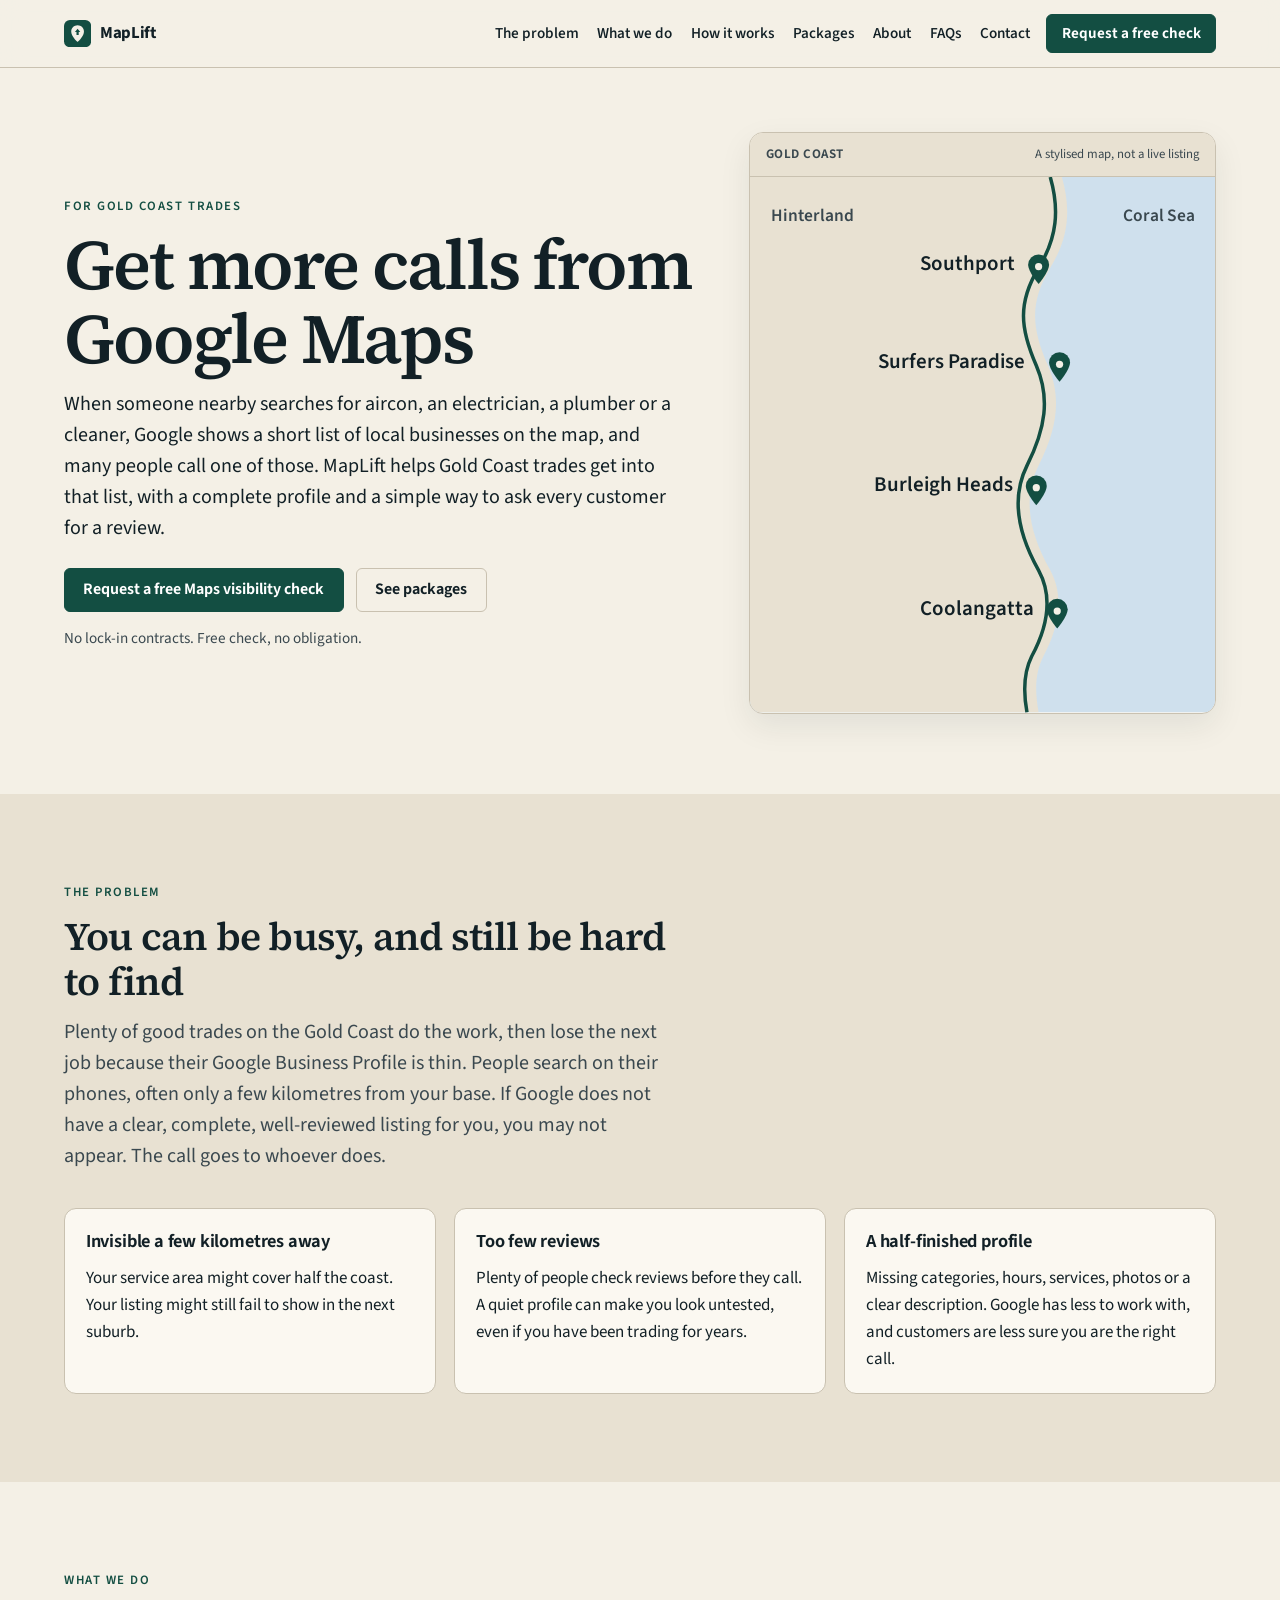
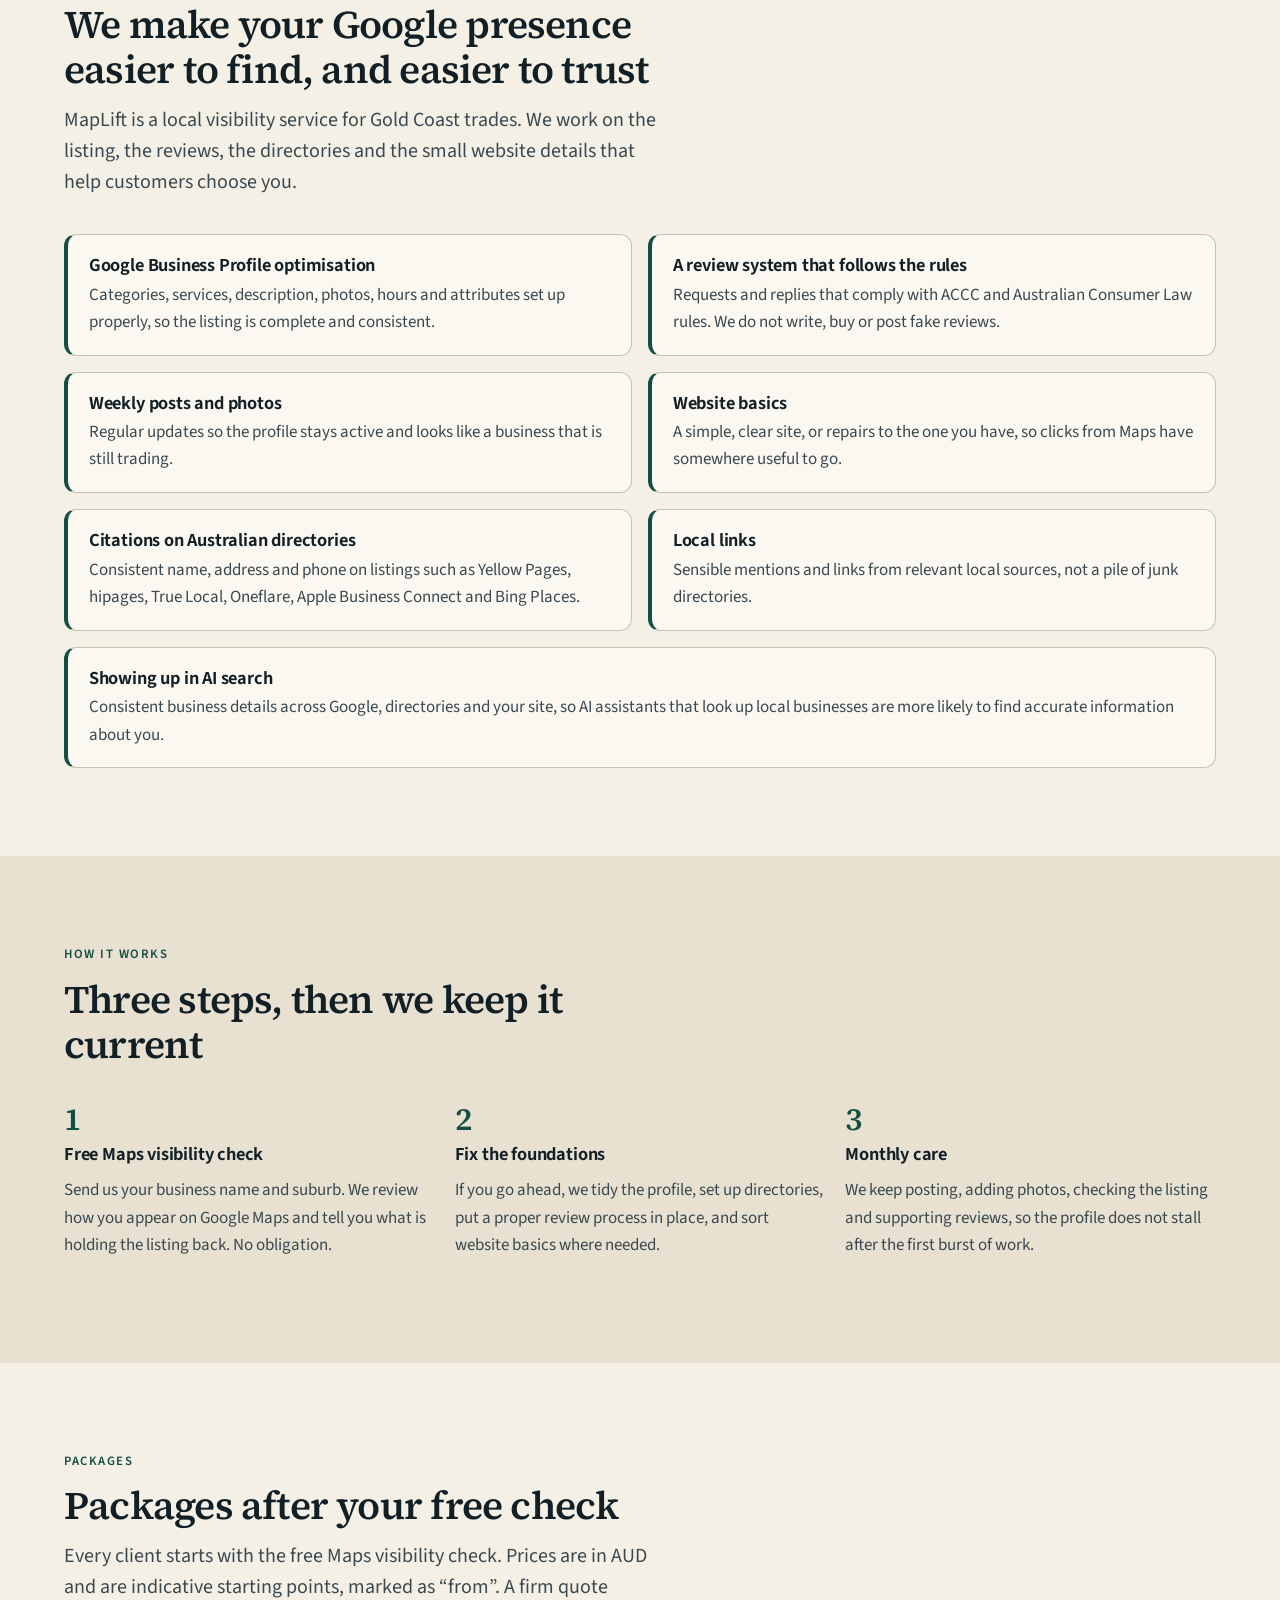
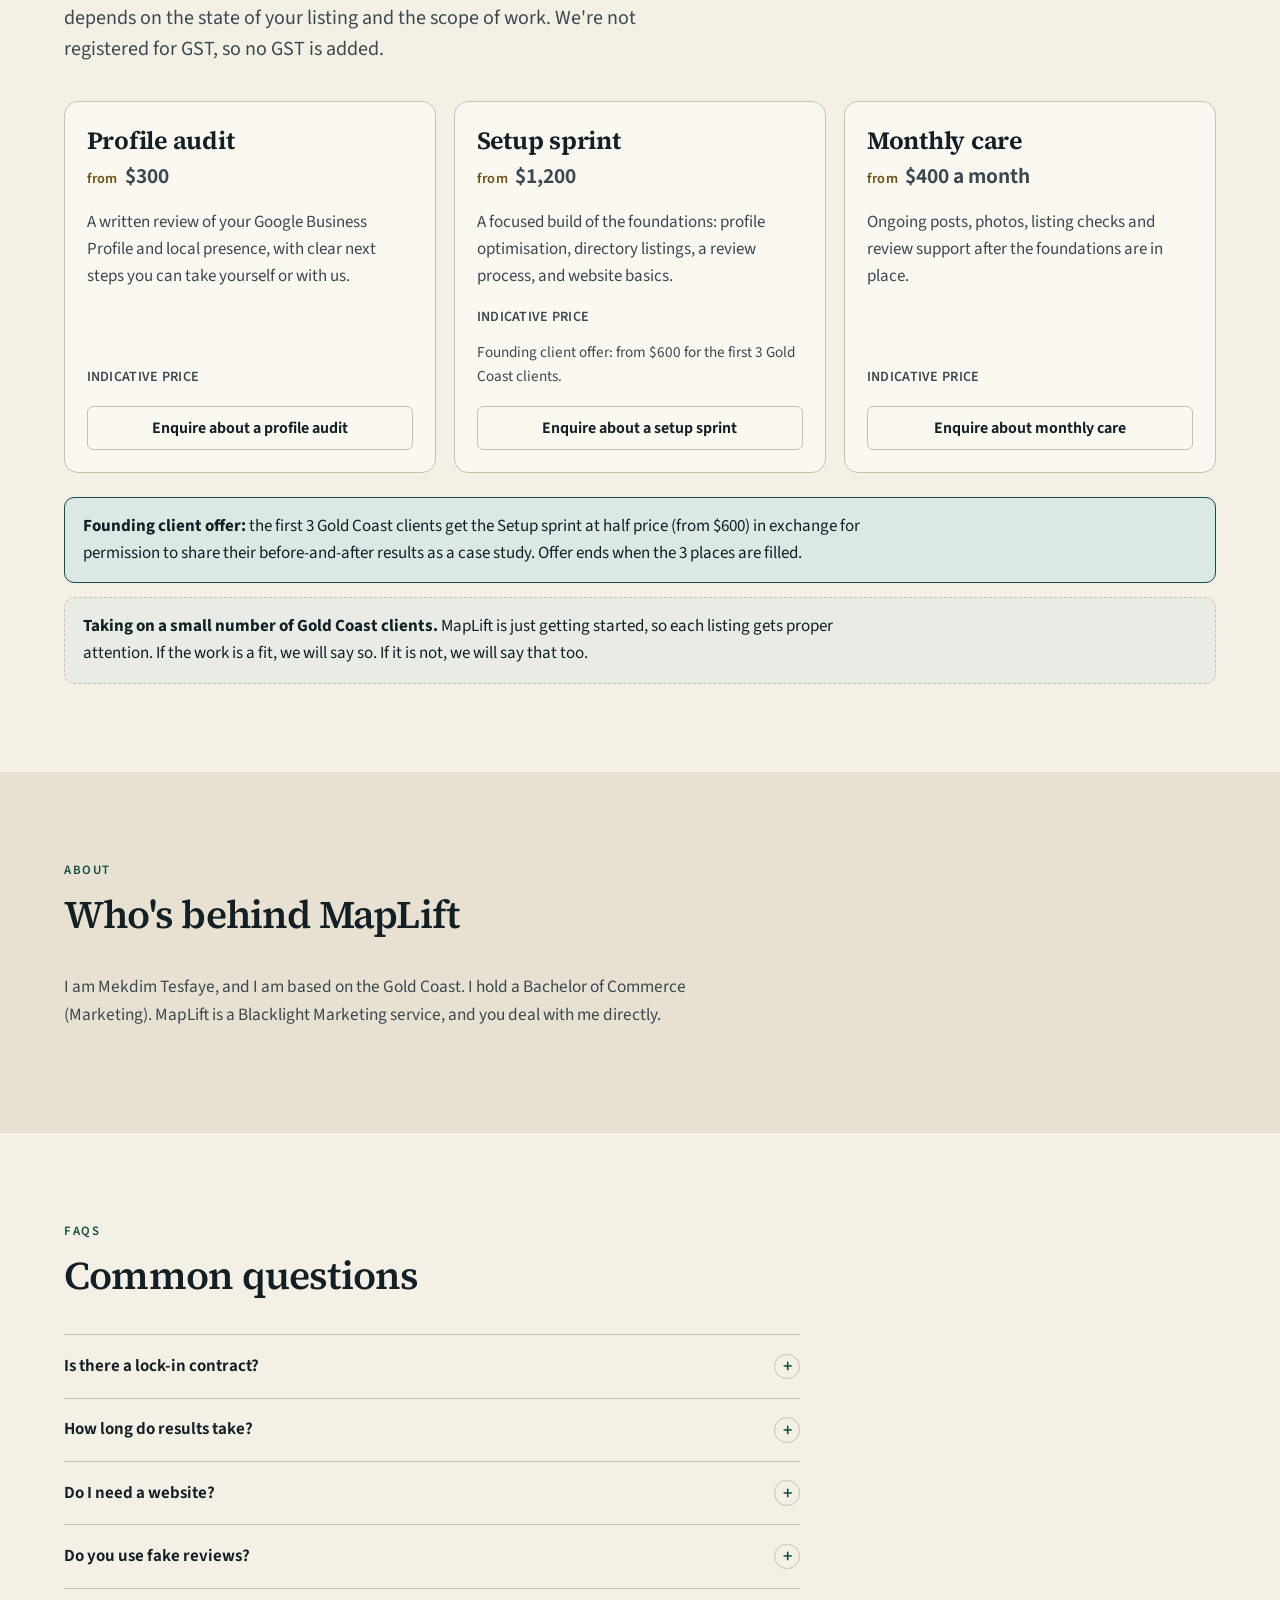
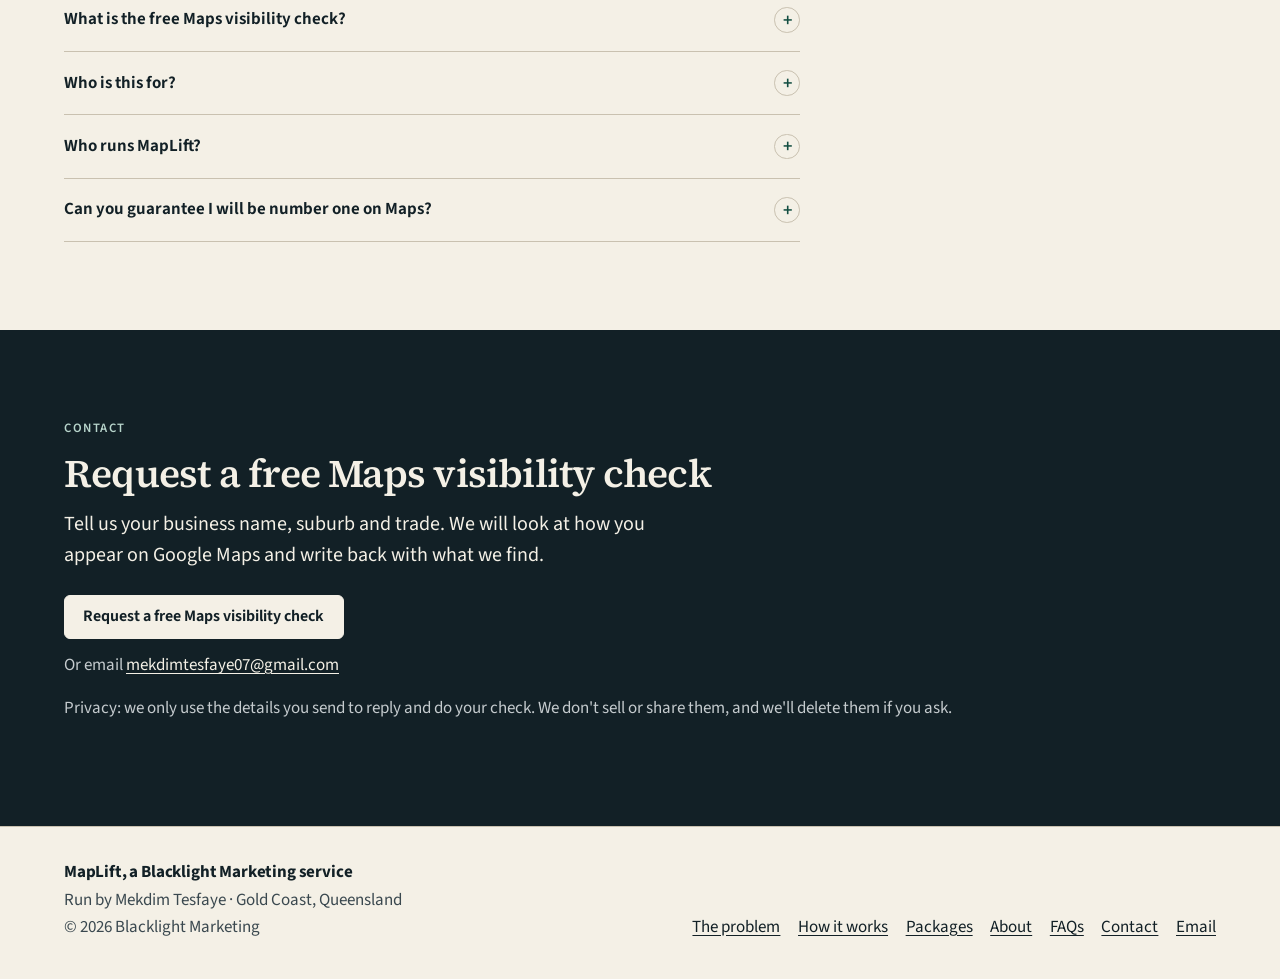
==== commit 9865e28c: "Trim About section" ====
--- a/index.html
+++ b/index.html
@@ -313,7 +313,6 @@
         </div>
         <div class="about-copy">
           <p>I am Mekdim Tesfaye, and I am based on the Gold Coast. I hold a Bachelor of Commerce (Marketing). MapLift is a Blacklight Marketing service, and you deal with me directly.</p>
-          <p>Through Blacklight Marketing I do marketing for Aerospace New Zealand. I grew its LinkedIn following from about 2,500 to more than 9,000, and helped lift Summit attendance by about 20% year on year.</p>
         </div>
       </div>
     </section>
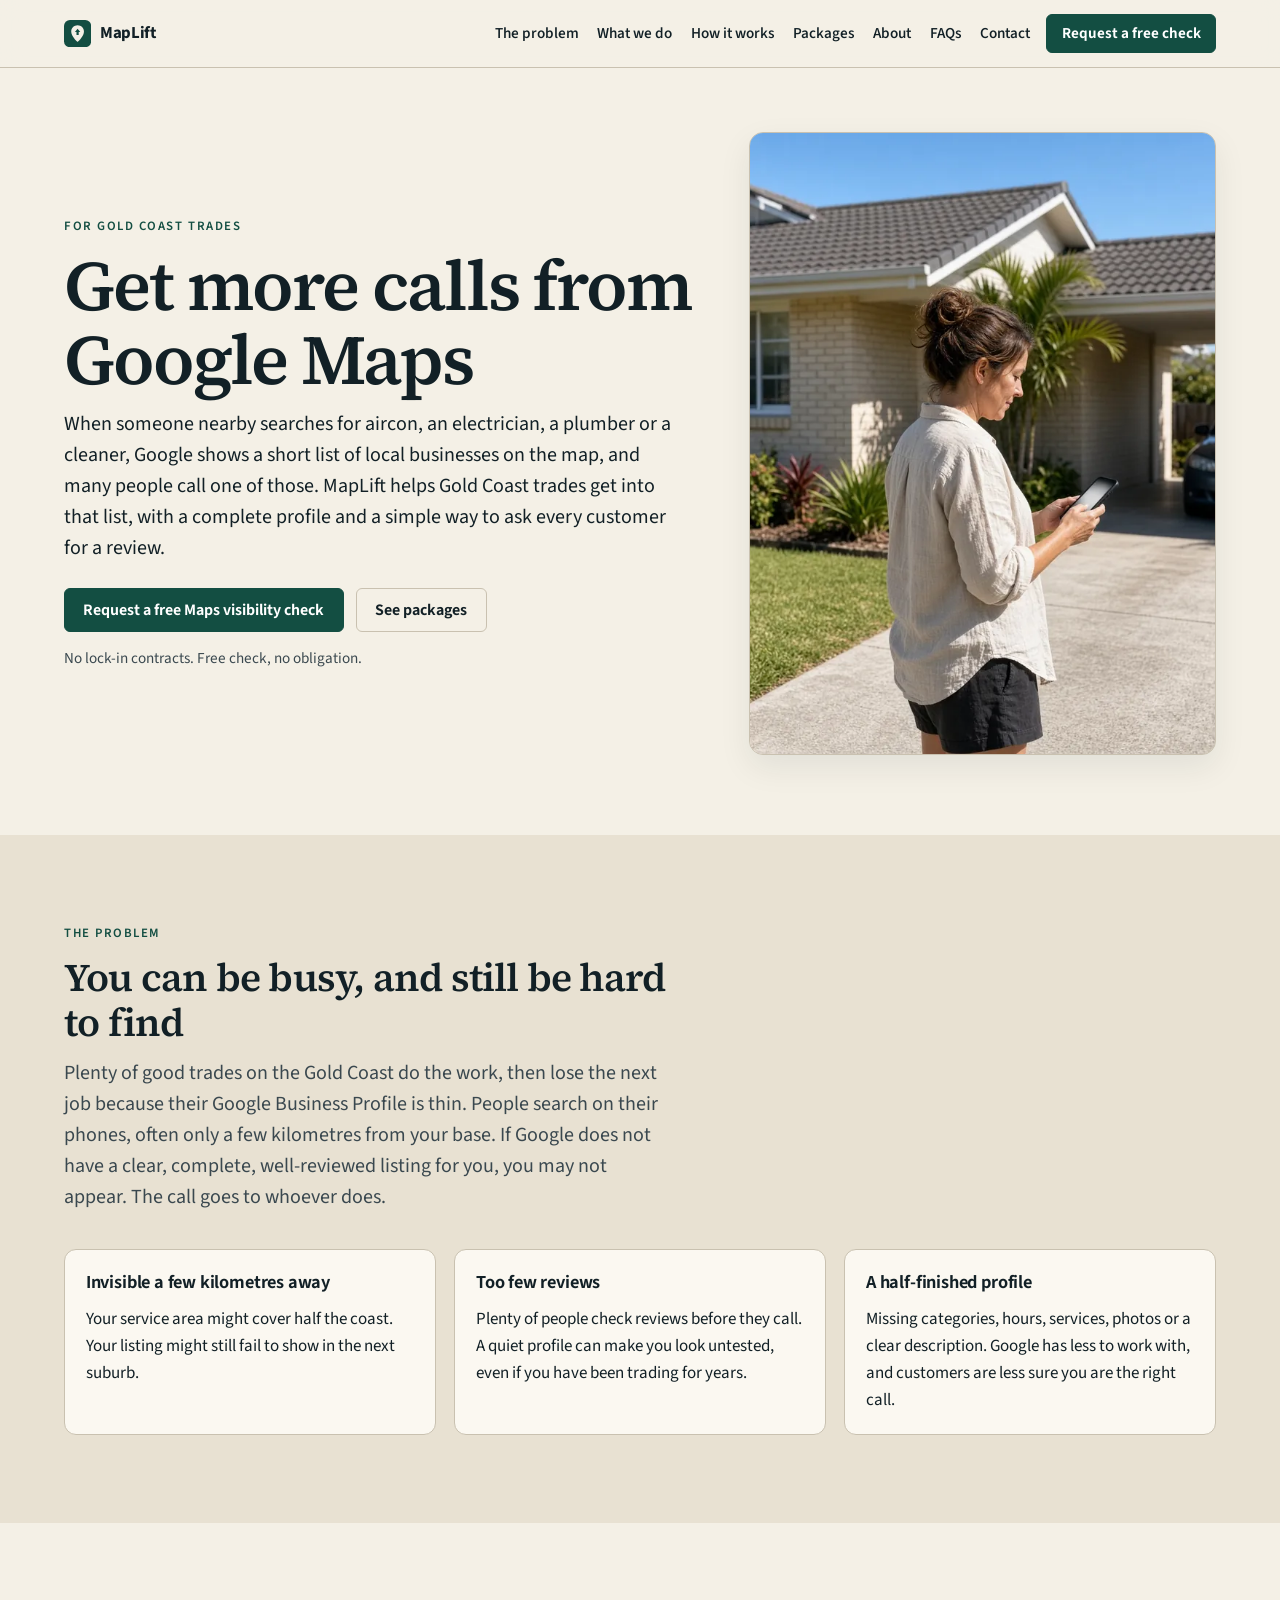
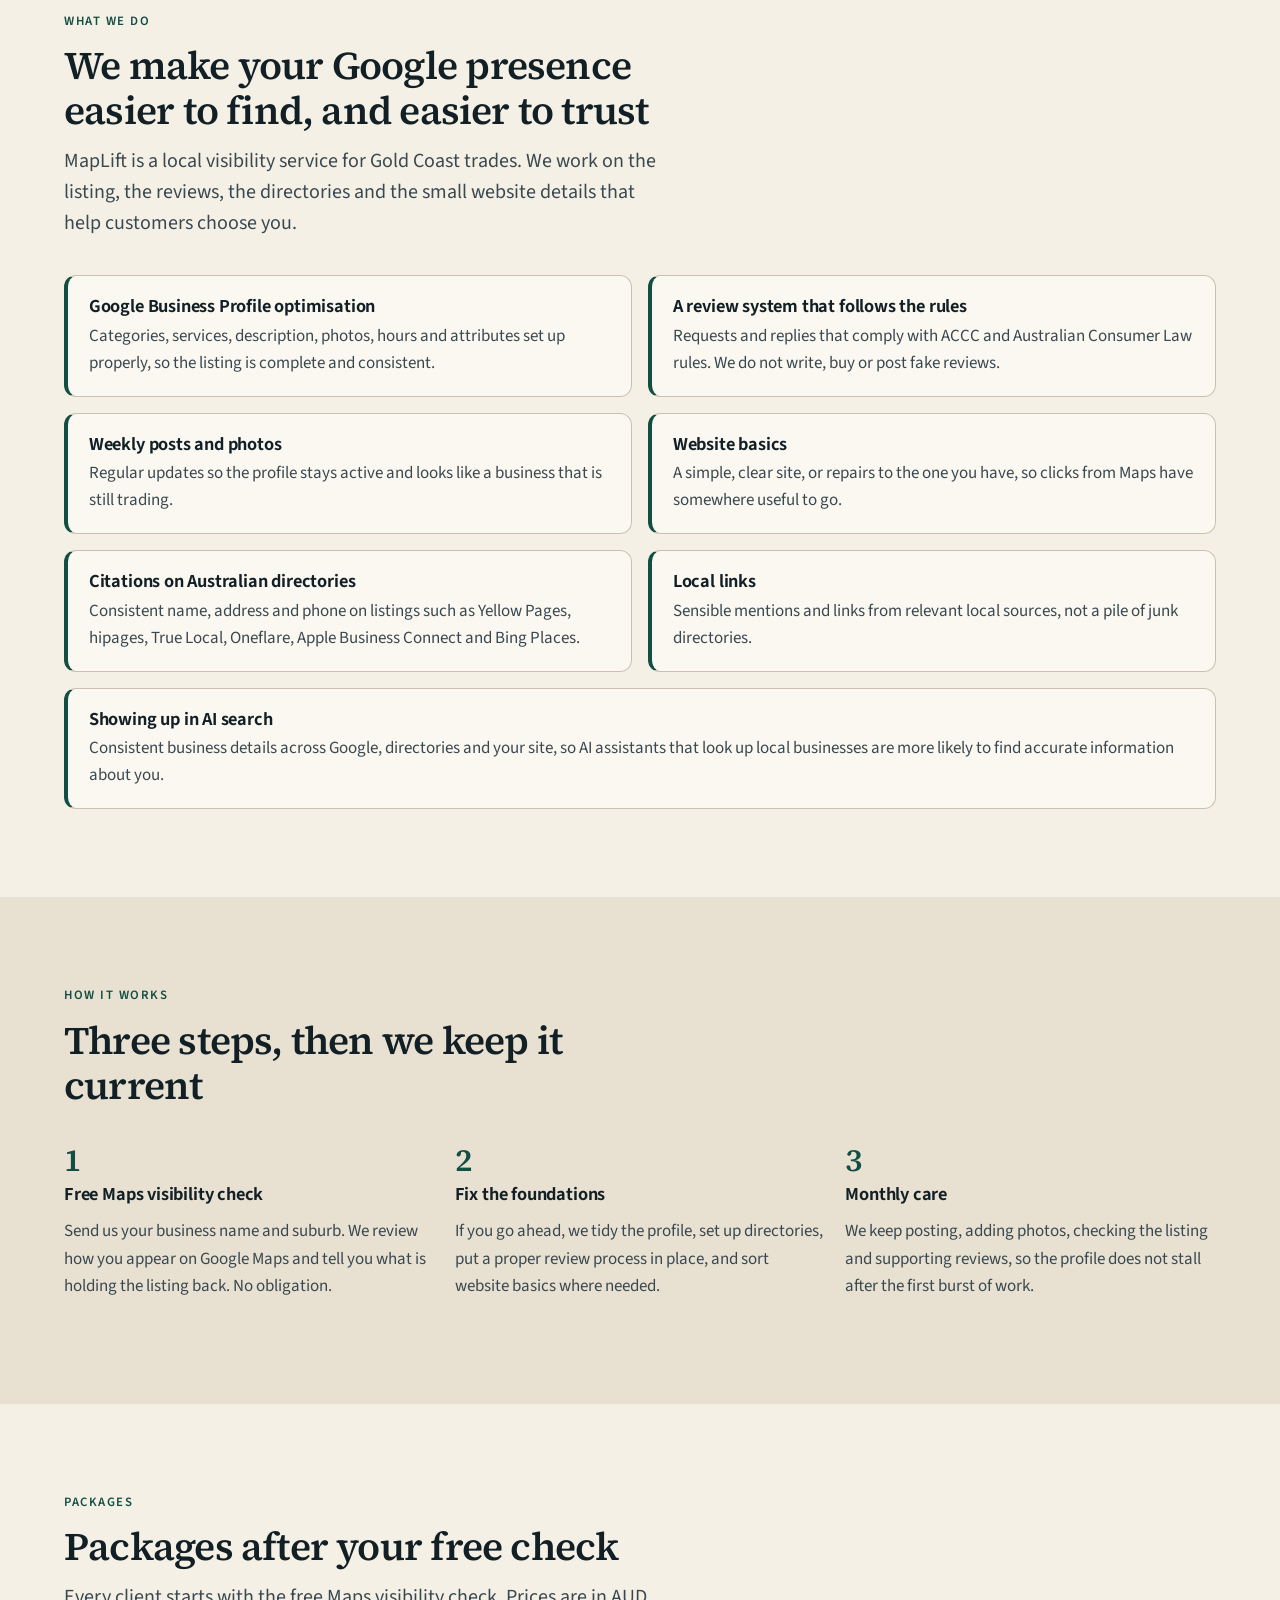
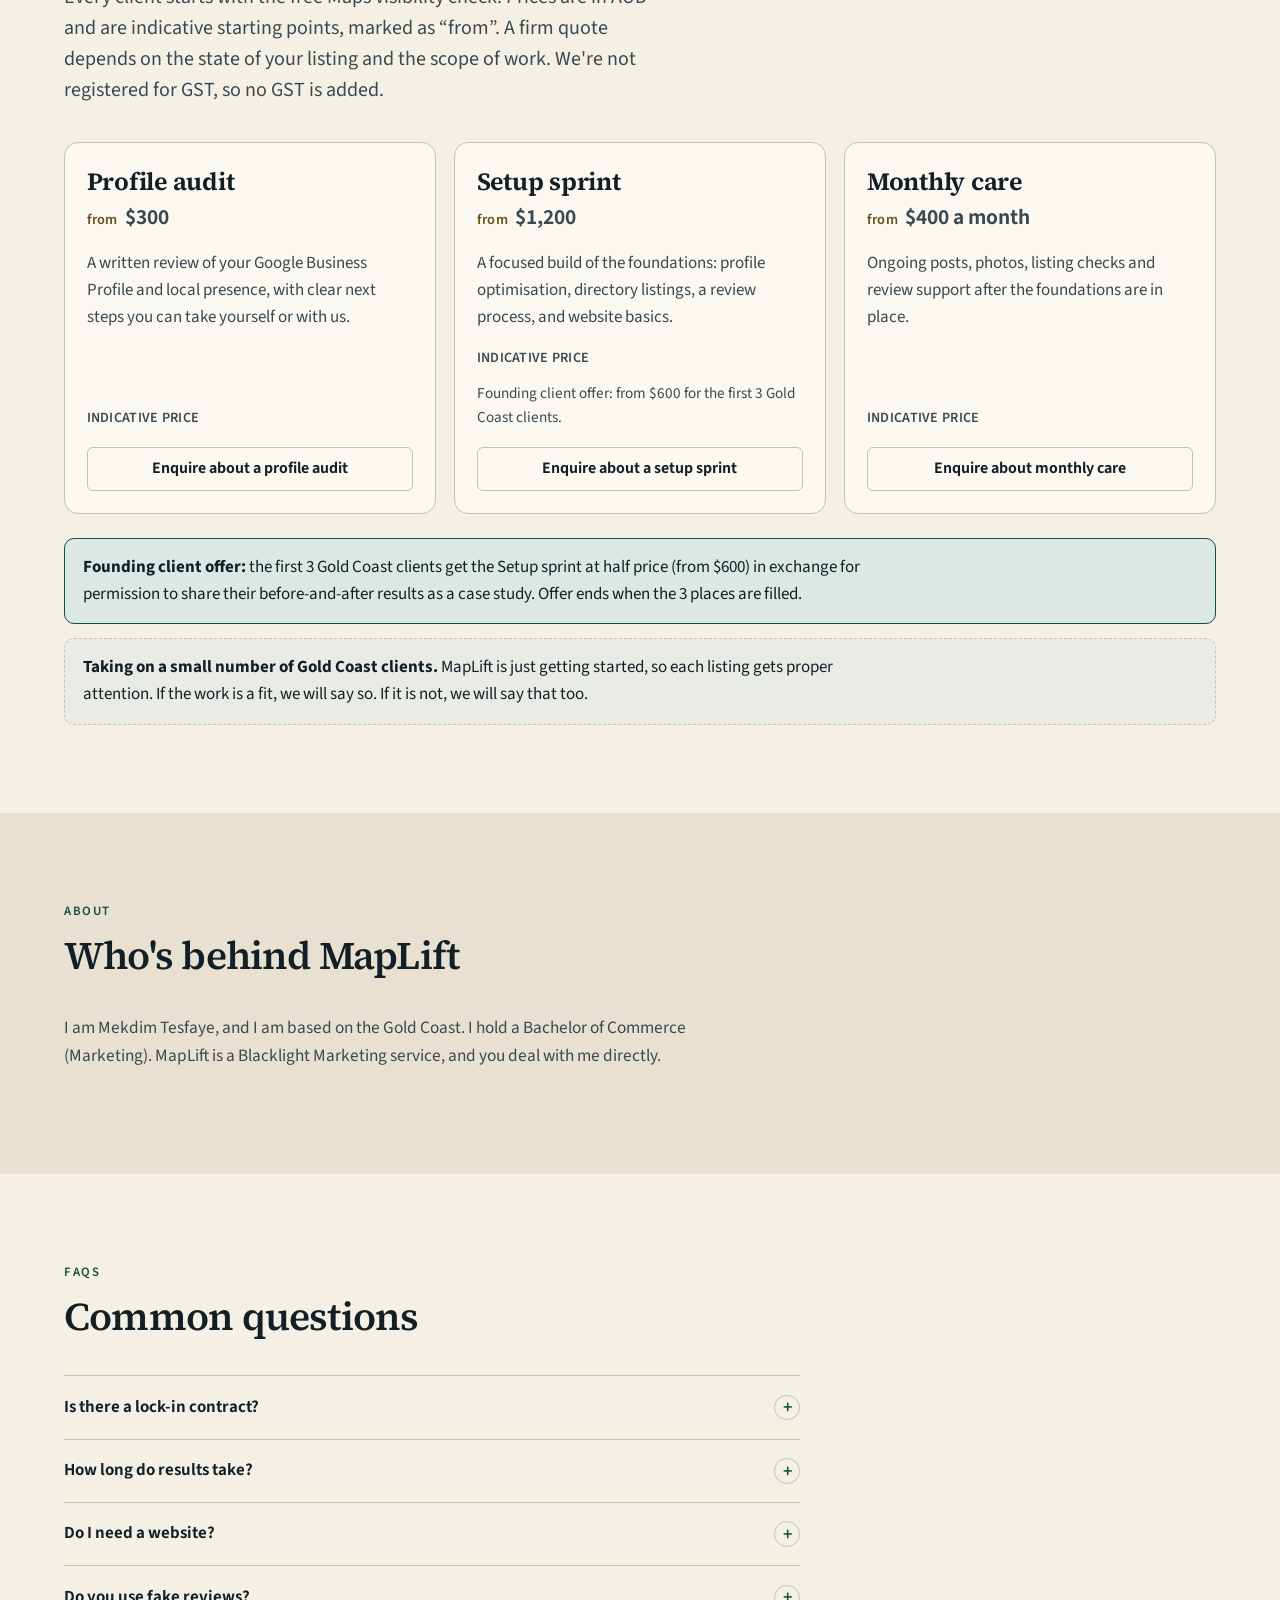
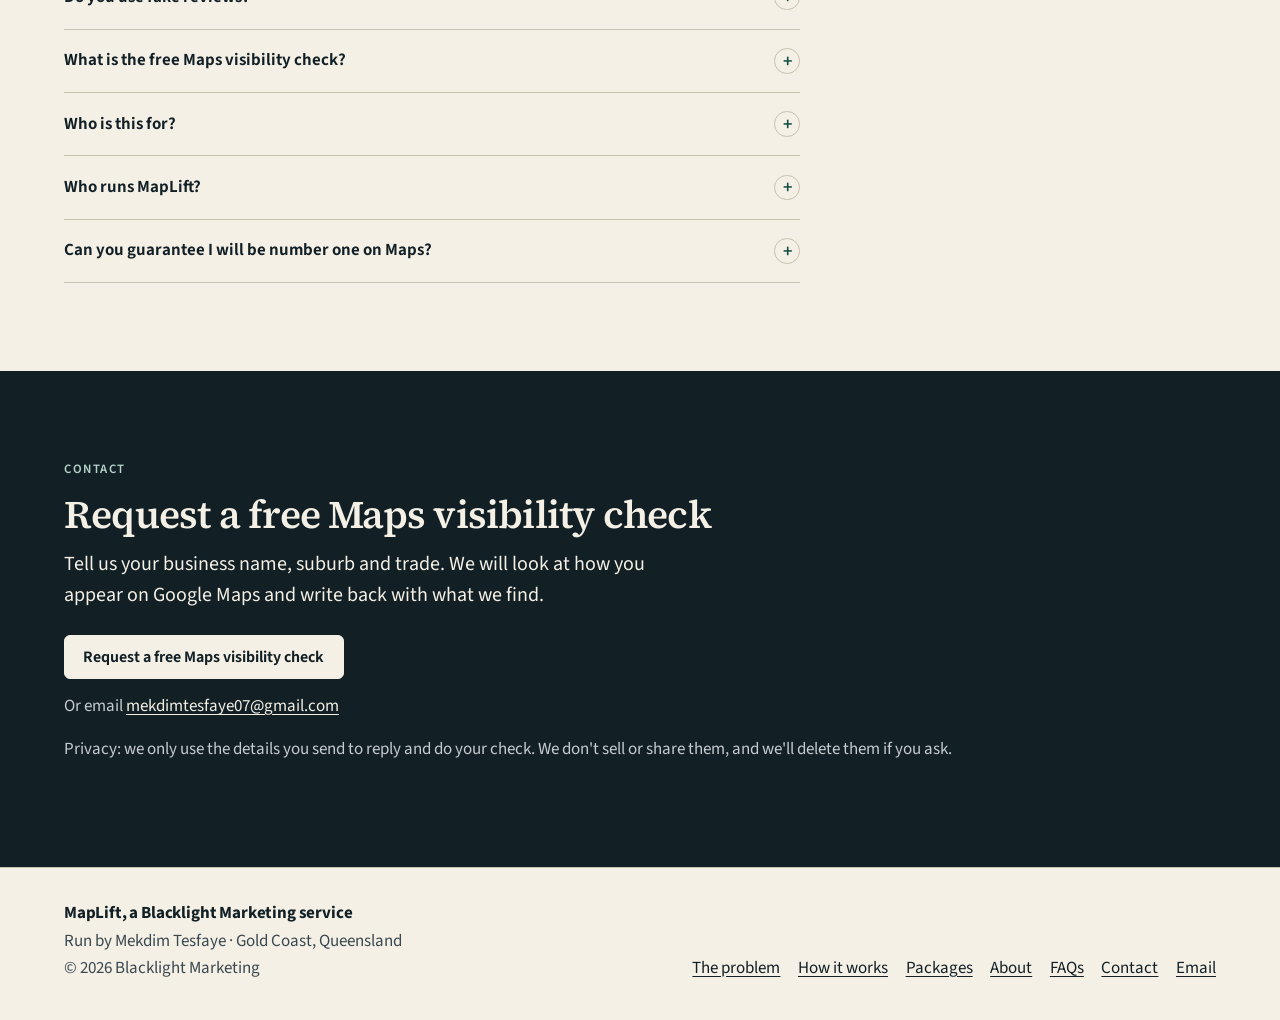
==== commit e4dd4d27: "Replace the hero map illustration with a generated photo Use a WebP photograph of a homeowner lookin" ====
--- a/index.html
+++ b/index.html
@@ -27,6 +27,7 @@
   <meta name="twitter:image:alt" content="MapLift: get more calls from Google Maps, for Gold Coast trades.">
   <link rel="preload" href="fonts/source-sans-3-latin-wght-normal.woff2" as="font" type="font/woff2" crossorigin>
   <link rel="preload" href="fonts/source-serif-4-latin-wght-normal.woff2" as="font" type="font/woff2" crossorigin>
+  <link rel="preload" as="image" type="image/webp" href="images/hero-homeowner-640.webp" imagesrcset="images/hero-homeowner-640.webp 640w, images/hero-homeowner-864.webp 864w" imagesizes="(min-width: 960px) 28rem, calc(100vw - 2.5rem)">
   <link rel="stylesheet" href="styles.css">
   <script type="application/ld+json">
   {
@@ -143,34 +144,16 @@
           <p class="fineprint">No lock-in contracts. Free check, no obligation.</p>
         </div>
 
-        <figure class="map-card">
-          <div class="map-card__bar">
-            <p class="map-card__title">Gold Coast</p>
-            <p class="map-card__caption">A stylised map, not a live listing</p>
-          </div>
-          <svg viewBox="0 0 400 460" role="img" aria-labelledby="map-title map-desc">
-            <title id="map-title">Stylised map of the Gold Coast</title>
-            <desc id="map-desc">A decorative map of the Gold Coast coastline, from Southport down to Coolangatta, with pins at well-known suburbs. It is an illustration, not a ranking or a real business listing.</desc>
-            <path fill="#cfe0ed" d="M0 0h400v460H0z"/>
-            <path fill="#e8e1d2" d="M0 0h268c8 28 6 52-10 78-18 30-16 52-2 84 12 28 8 54-8 86-14 28-8 58 10 90 12 22 8 48-6 74-6 12-8 26-4 48H0V0z"/>
-            <path fill="none" stroke="#134E42" stroke-width="3" stroke-linejoin="round" d="M258 0c8 28 6 52-10 78-18 30-16 52-2 84 12 28 8 54-8 86-14 28-8 58 10 90 12 22 8 48-6 74-6 12-8 26-4 48"/>
-            <g fill="#134E42">
-              <path d="M248 92c0 0 9-10.5 9-16.5a9 9 0 1 0-18 0c0 6 9 16.5 9 16.5z"/>
-              <path d="M266 176c0 0 9-10.5 9-16.5a9 9 0 1 0-18 0c0 6 9 16.5 9 16.5z"/>
-              <path d="M246 282c0 0 9-10.5 9-16.5a9 9 0 1 0-18 0c0 6 9 16.5 9 16.5z"/>
-              <path d="M264 388c0 0 9-10.5 9-16.5a9 9 0 1 0-18 0c0 6 9 16.5 9 16.5z"/>
-            </g>
-            <circle cx="248" cy="77" r="3.1" fill="#F4F0E6"/>
-            <circle cx="266" cy="161" r="3.1" fill="#F4F0E6"/>
-            <circle cx="246" cy="267" r="3.1" fill="#F4F0E6"/>
-            <circle cx="264" cy="373" r="3.1" fill="#F4F0E6"/>
-            <text x="228" y="80" text-anchor="end" font-family="Source Sans 3, Source Sans Pro, sans-serif" font-size="18" font-weight="600" fill="#122026">Southport</text>
-            <text x="236" y="164" text-anchor="end" font-family="Source Sans 3, Source Sans Pro, sans-serif" font-size="18" font-weight="600" fill="#122026">Surfers Paradise</text>
-            <text x="226" y="270" text-anchor="end" font-family="Source Sans 3, Source Sans Pro, sans-serif" font-size="18" font-weight="600" fill="#122026">Burleigh Heads</text>
-            <text x="244" y="376" text-anchor="end" font-family="Source Sans 3, Source Sans Pro, sans-serif" font-size="18" font-weight="600" fill="#122026">Coolangatta</text>
-            <text x="382" y="38" text-anchor="end" font-family="Source Sans 3, Source Sans Pro, sans-serif" font-size="15" font-weight="600" fill="#3a484f">Coral Sea</text>
-            <text x="18" y="38" font-family="Source Sans 3, Source Sans Pro, sans-serif" font-size="15" font-weight="600" fill="#3a484f">Hinterland</text>
-          </svg>
+        <figure class="hero-photo">
+          <img
+            src="images/hero-homeowner-864.webp"
+            srcset="images/hero-homeowner-640.webp 640w, images/hero-homeowner-864.webp 864w"
+            sizes="(min-width: 960px) 28rem, calc(100vw - 2.5rem)"
+            width="864"
+            height="1152"
+            alt="A homeowner stands in the sunny driveway of a suburban Gold Coast house, looking at a phone."
+            fetchpriority="high"
+            decoding="async">
         </figure>
       </div>
     </section>
--- a/styles.css
+++ b/styles.css
@@ -356,47 +356,24 @@
   max-width: 32rem;
 }
 
-.map-card {
+.hero-photo {
   margin: 0;
   width: 100%;
-  background: var(--paper-raised);
-  border: 1px solid var(--line);
   border-radius: 14px;
   overflow: hidden;
+  border: 1px solid var(--line);
   box-shadow: 0 12px 32px color-mix(in srgb, var(--ink) 8%, transparent);
-}
-
-.map-card__bar {
-  display: flex;
-  align-items: baseline;
-  justify-content: space-between;
-  flex-wrap: wrap;
-  gap: 0.25rem 0.75rem;
-  padding: 0.7rem 1rem;
-  border-bottom: 1px solid var(--line);
   background: var(--sand);
 }
 
-.map-card__title {
-  margin: 0;
-  font-family: var(--sans);
-  font-size: 0.82rem;
-  font-weight: 650;
-  letter-spacing: 0.04em;
-  text-transform: uppercase;
-  color: var(--ink-soft);
-}
-
-.map-card__caption {
-  margin: 0;
-  font-size: 0.8rem;
-  color: var(--ink-soft);
-}
-
-.map-card svg {
+.hero-photo img {
   display: block;
   width: 100%;
   height: auto;
+  aspect-ratio: 3 / 4;
+  object-fit: cover;
+  object-position: center 30%;
+  vertical-align: middle;
 }
 
 /* Cards and lists */
@@ -736,17 +713,6 @@
   }
 }
 
-@media (max-width: 519px) {
-  .map-card__bar {
-    flex-direction: column;
-    align-items: flex-start;
-  }
-
-  .map-card {
-    width: 100%;
-    max-width: 100%;
-  }
-}
 
 .about-copy {
   max-width: 42rem;
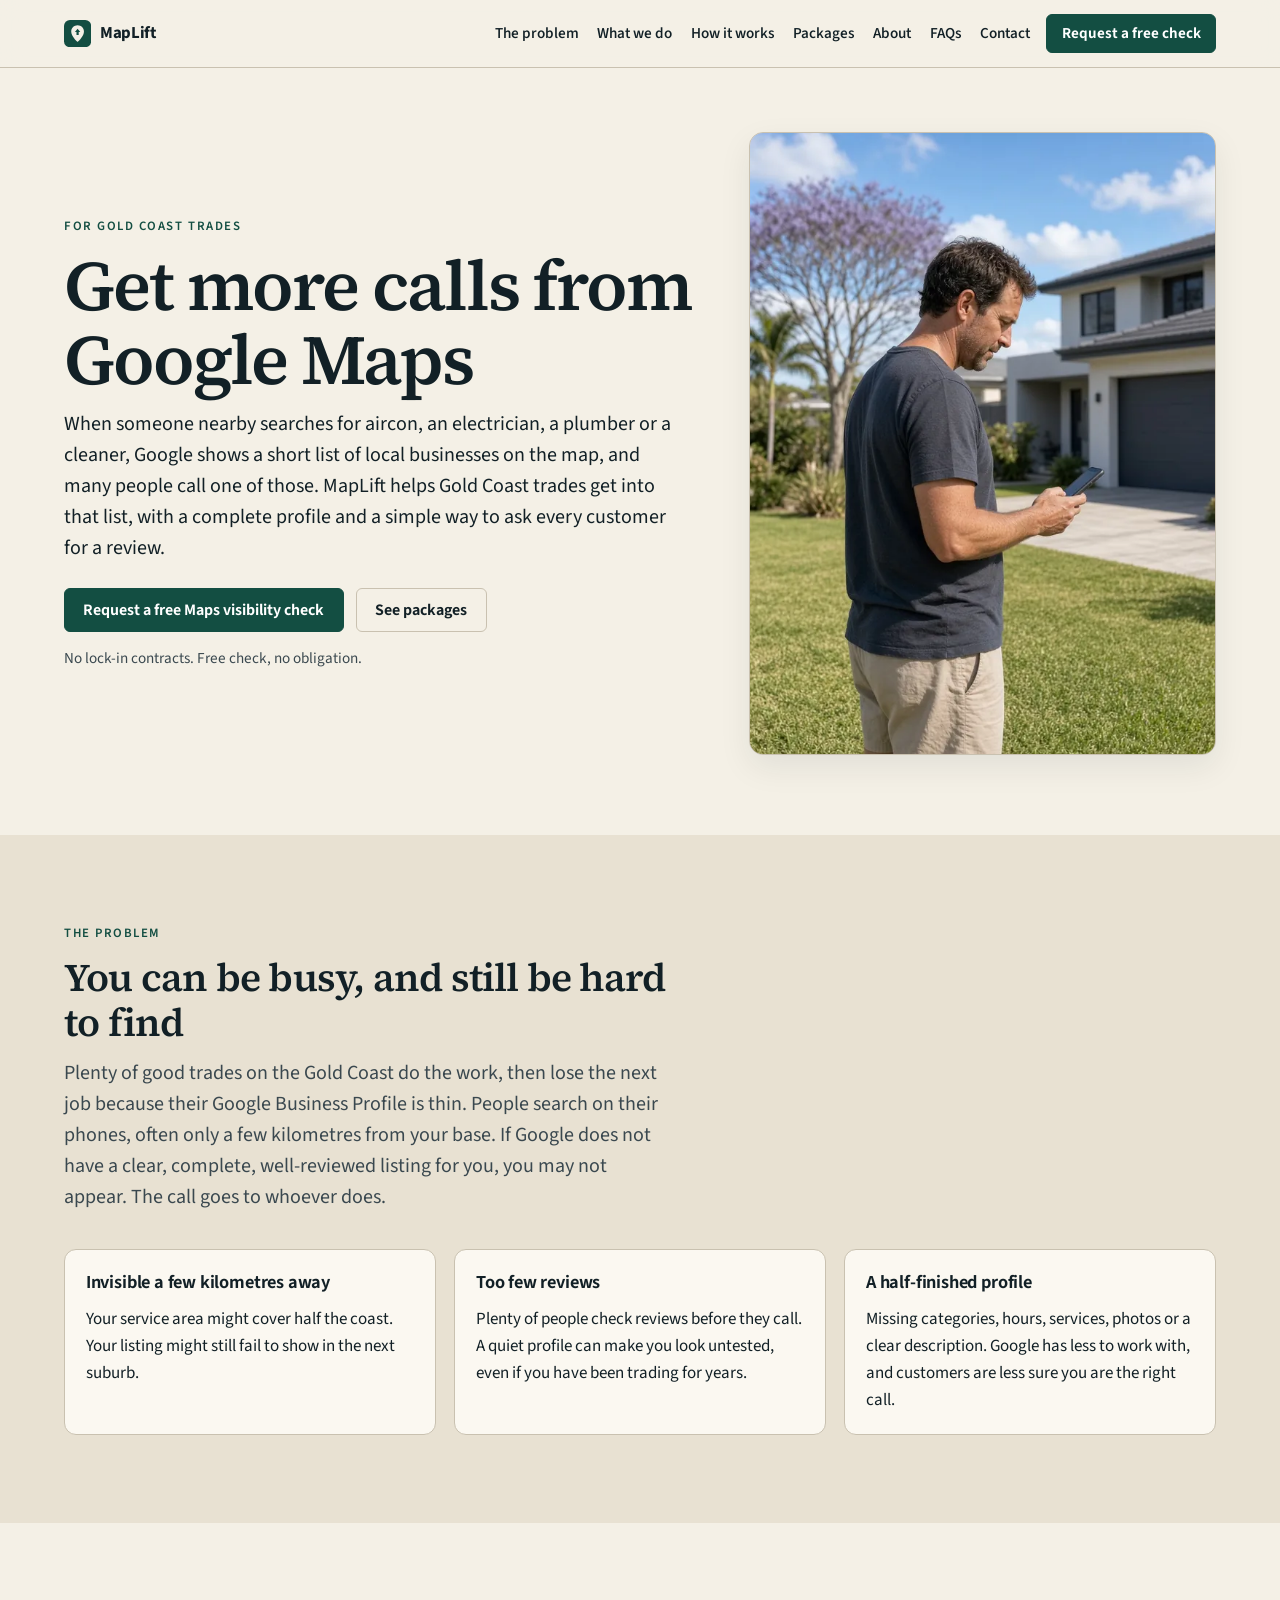
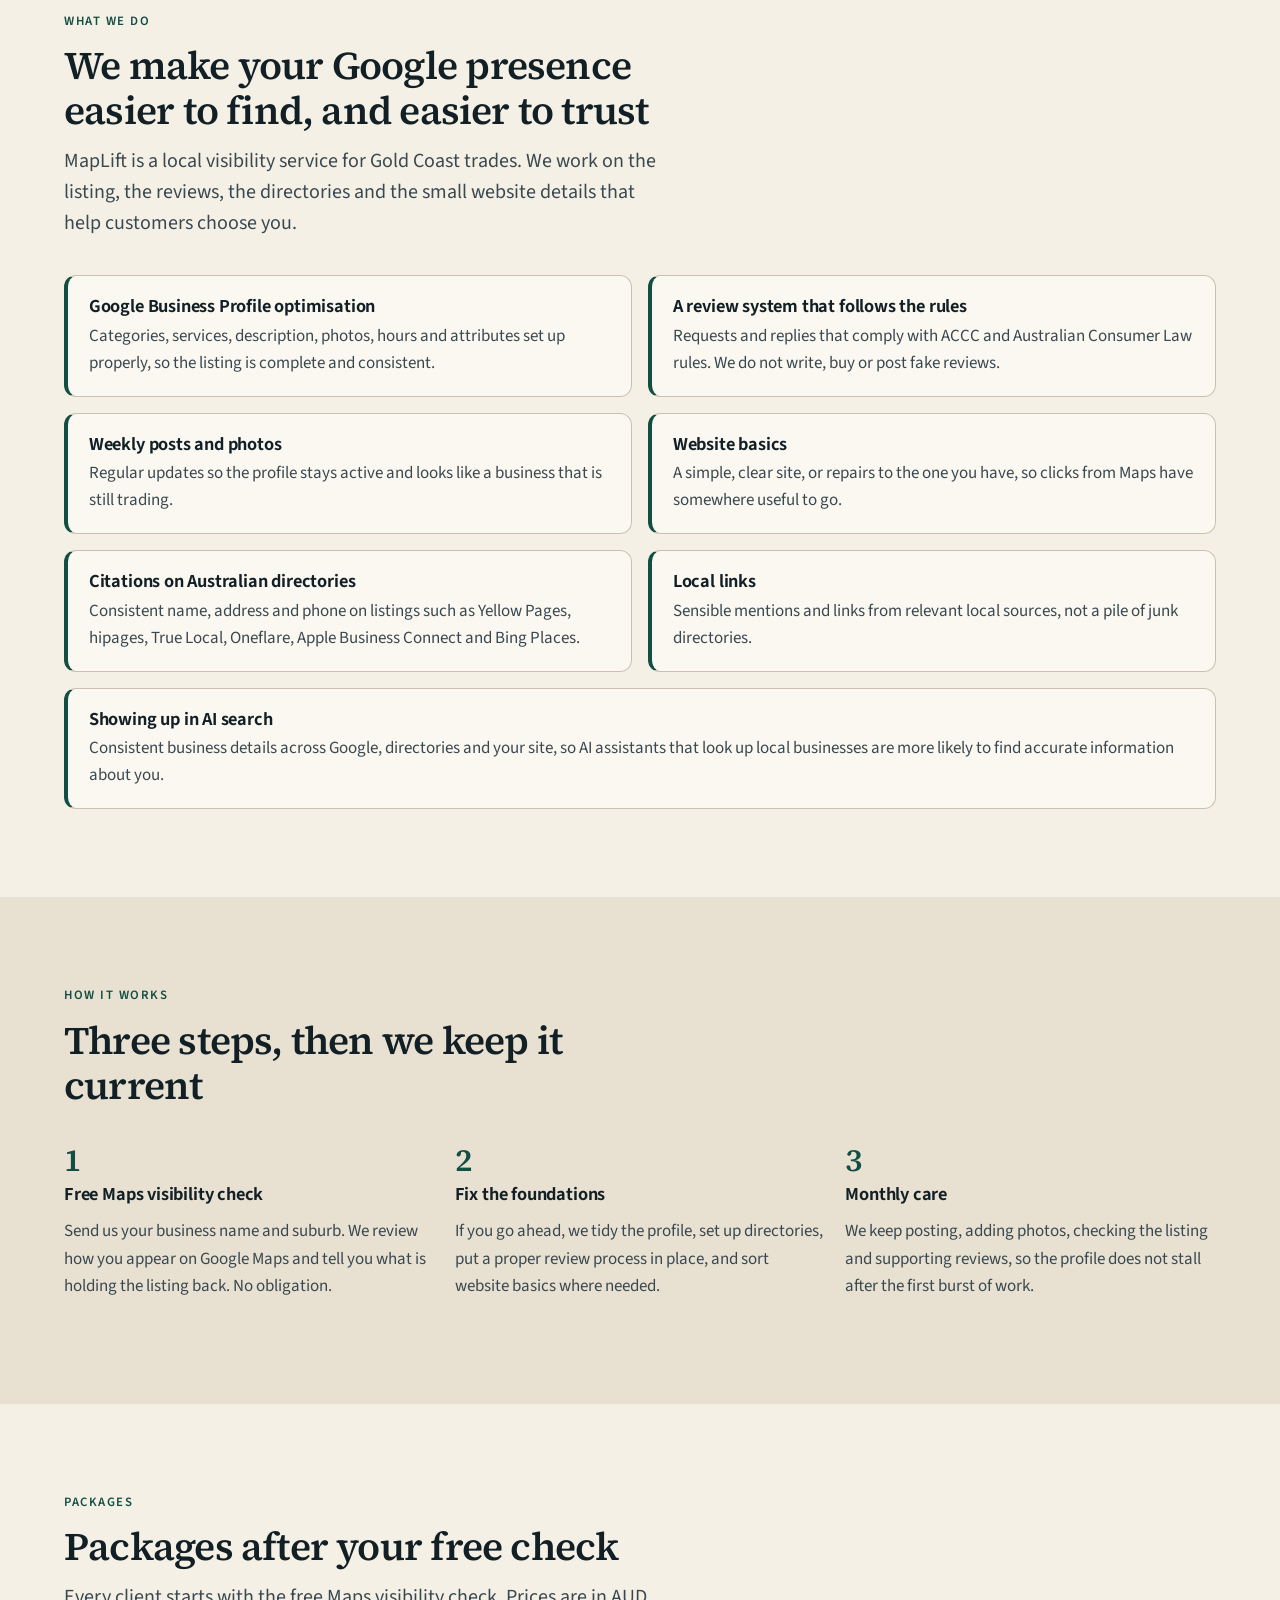
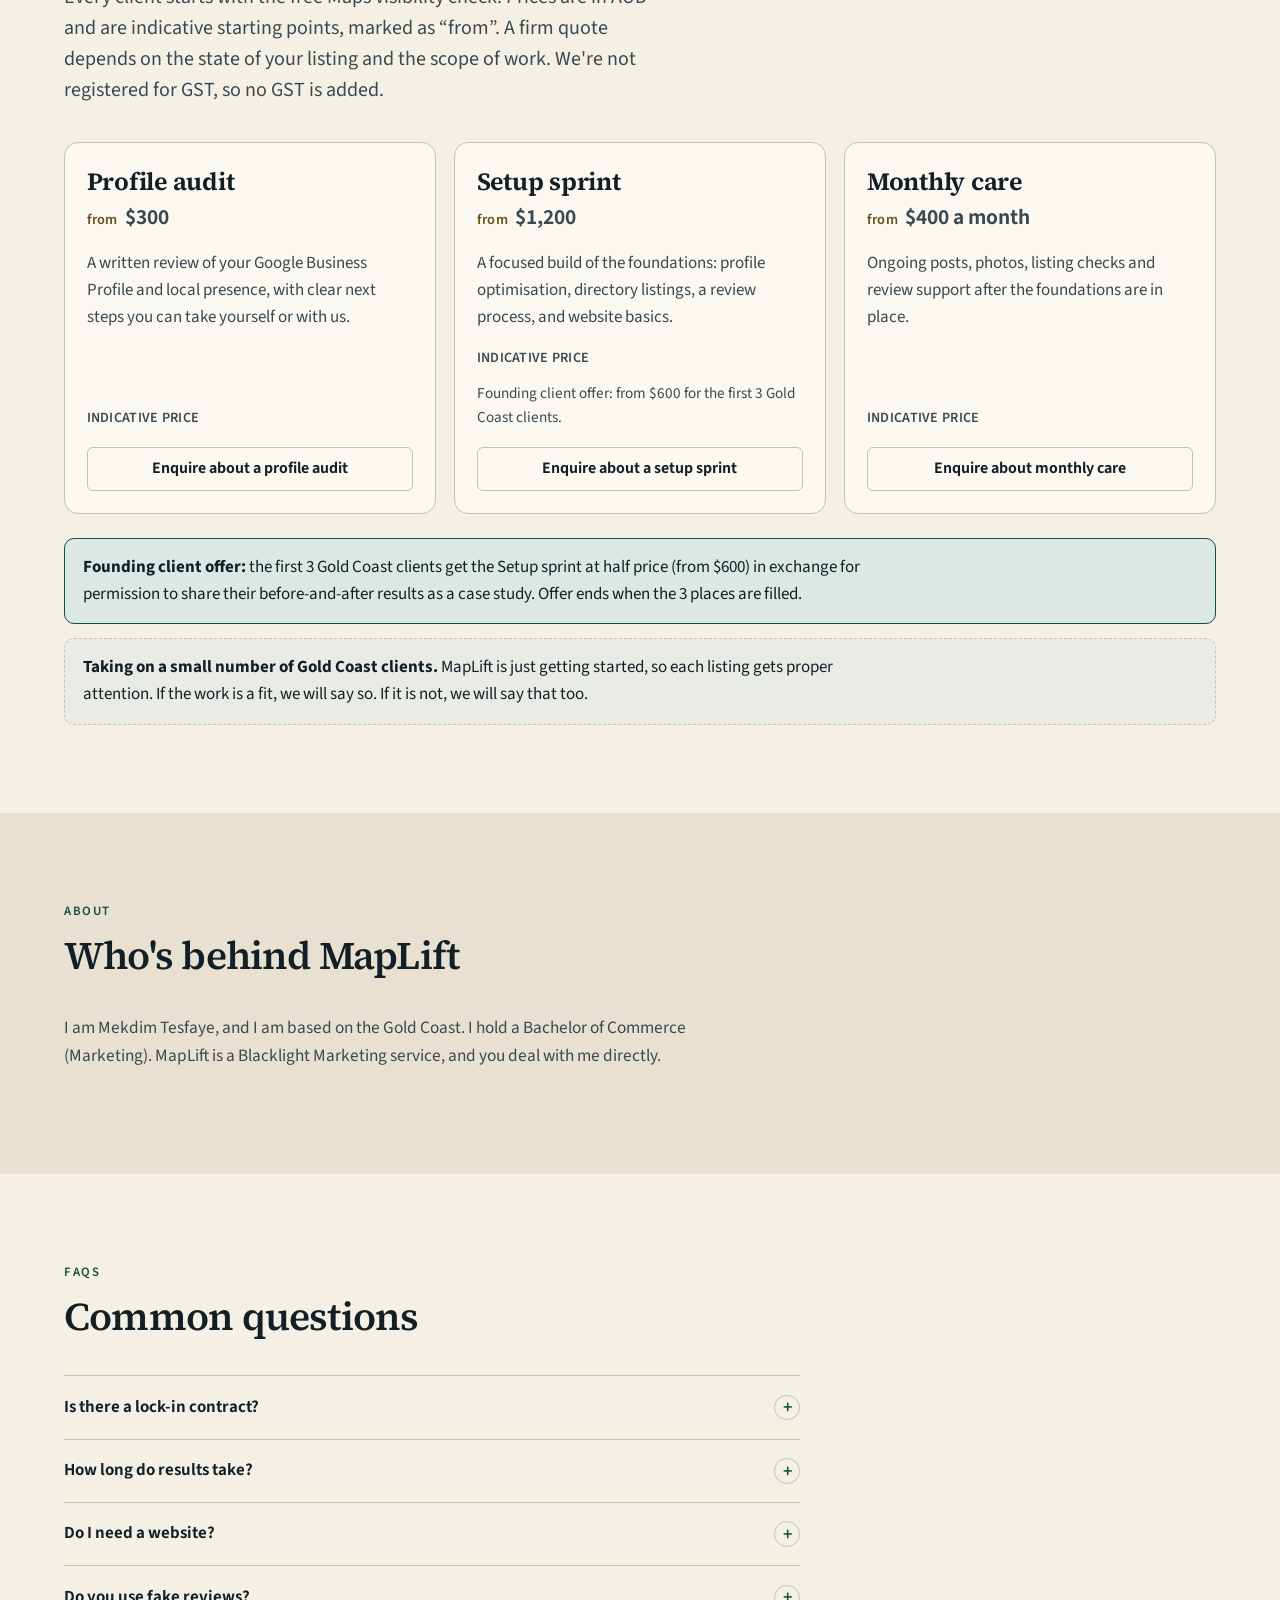
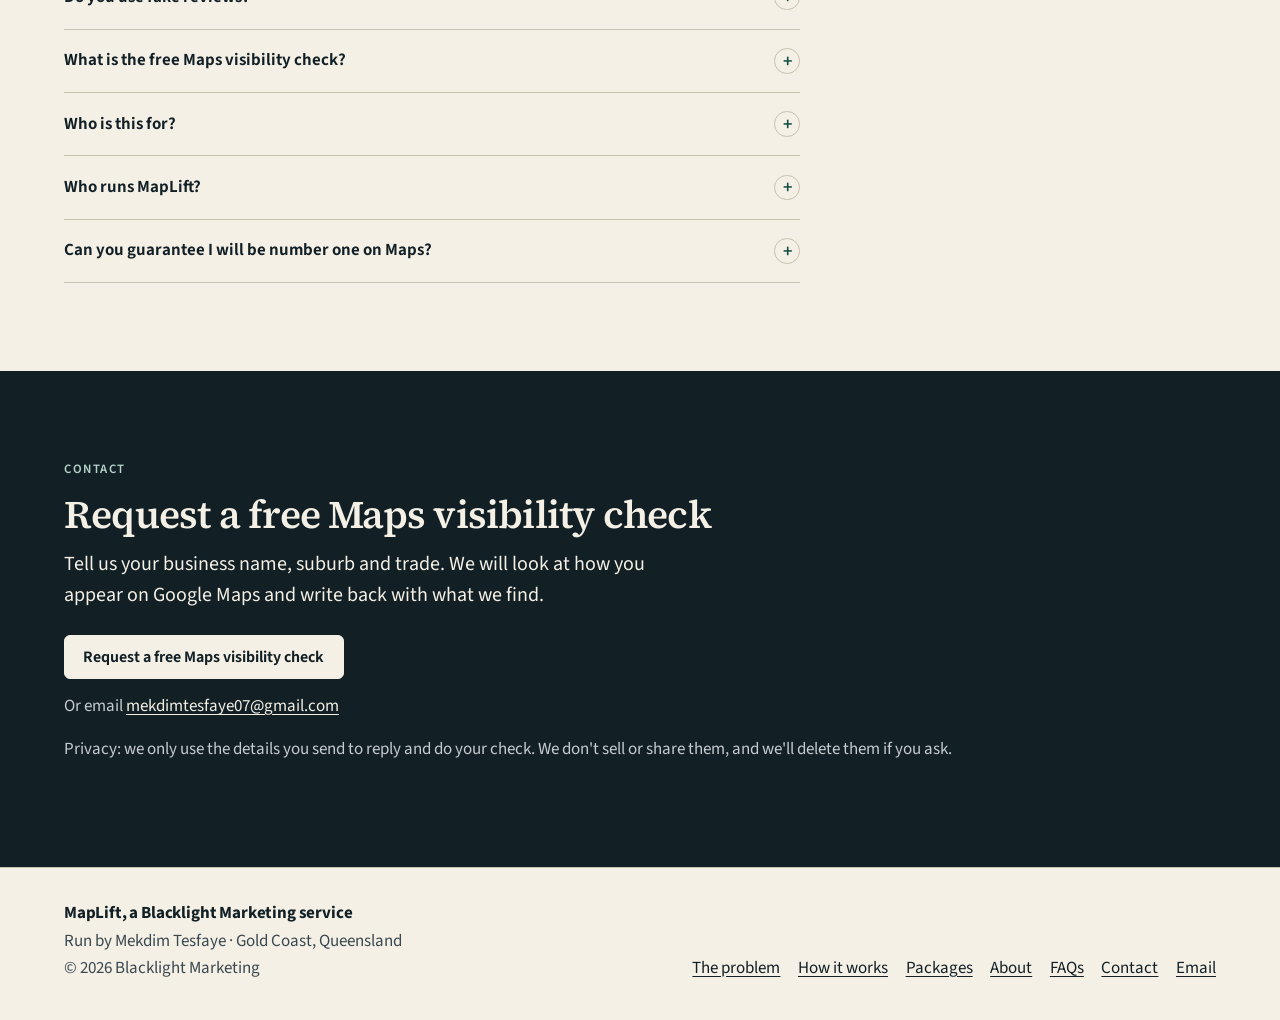
==== commit a153a776: "Use the chosen lawn hero photograph Swap the driveway portrait for the generated photo of a man on a" ====
--- a/index.html
+++ b/index.html
@@ -151,7 +151,7 @@
             sizes="(min-width: 960px) 28rem, calc(100vw - 2.5rem)"
             width="864"
             height="1152"
-            alt="A homeowner stands in the sunny driveway of a suburban Gold Coast house, looking at a phone."
+            alt="A homeowner stands on the sunny lawn of a suburban Gold Coast house, looking at a phone."
             fetchpriority="high"
             decoding="async">
         </figure>
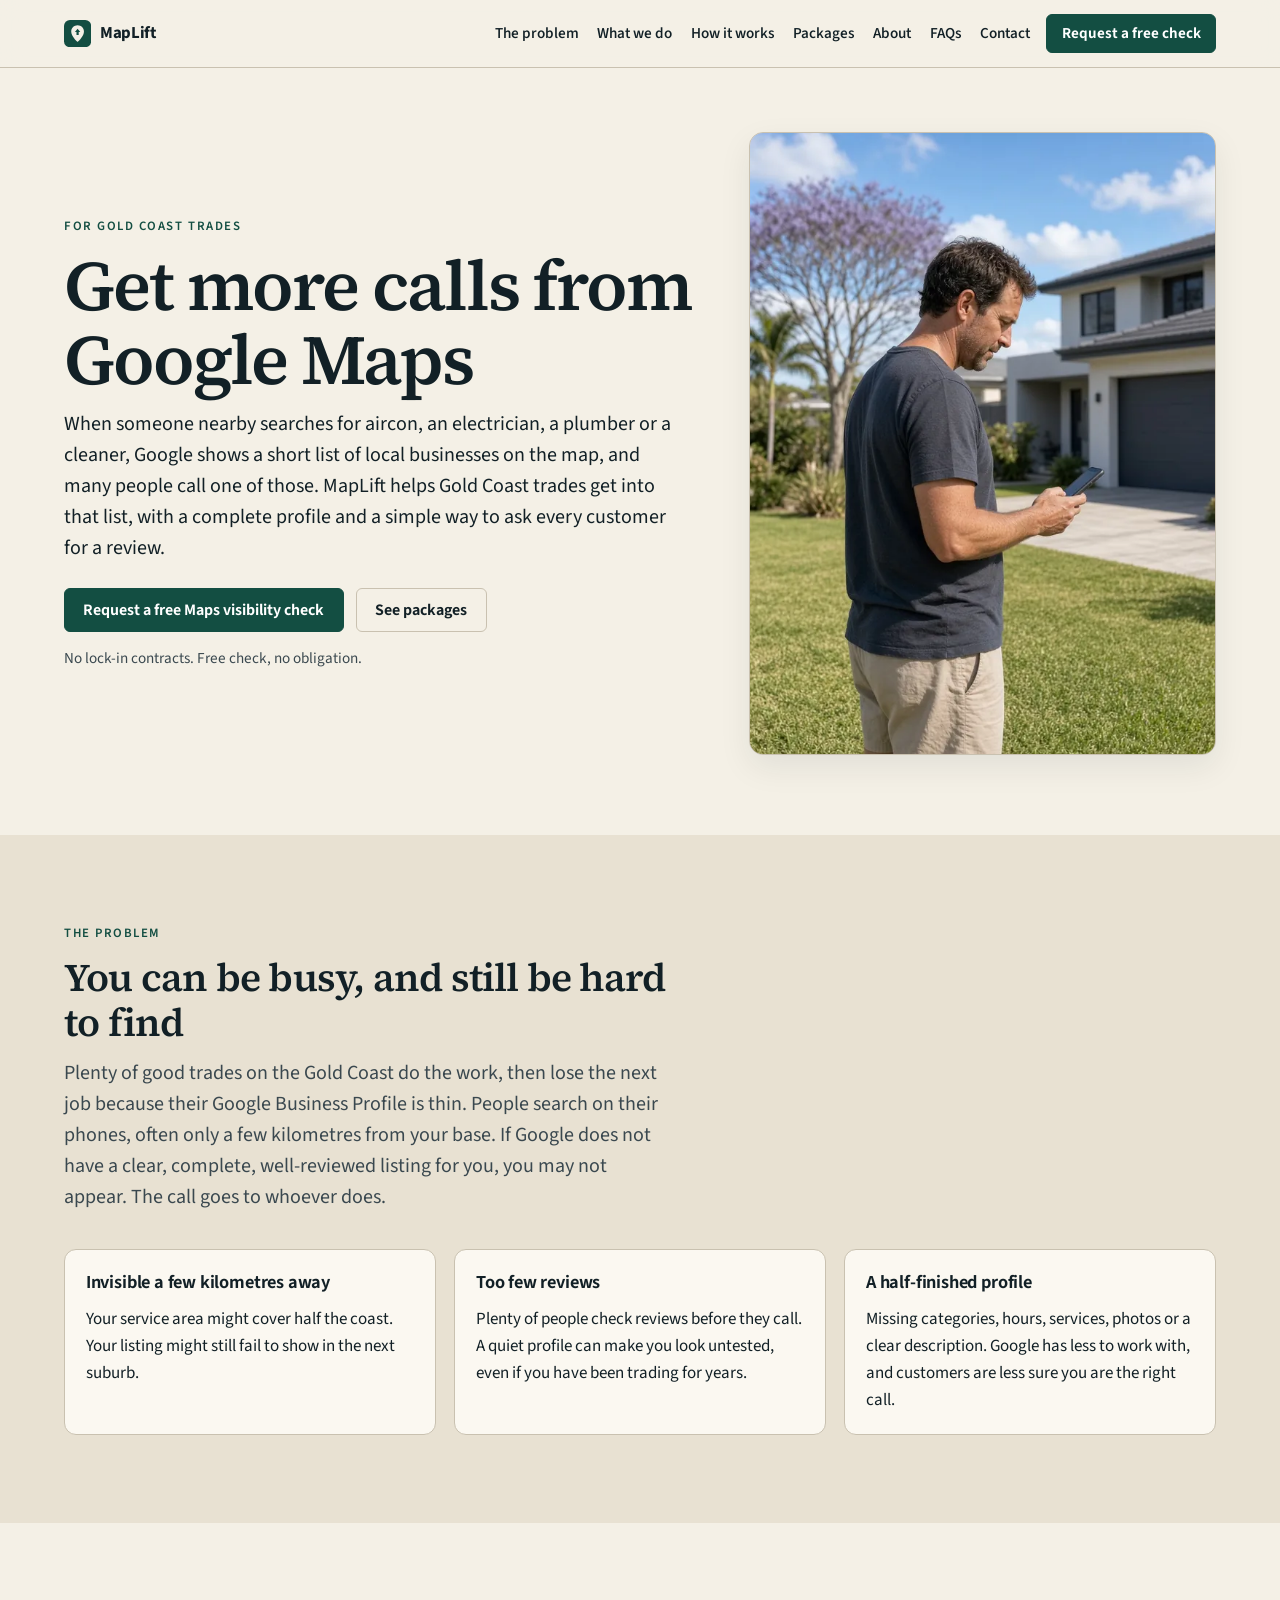
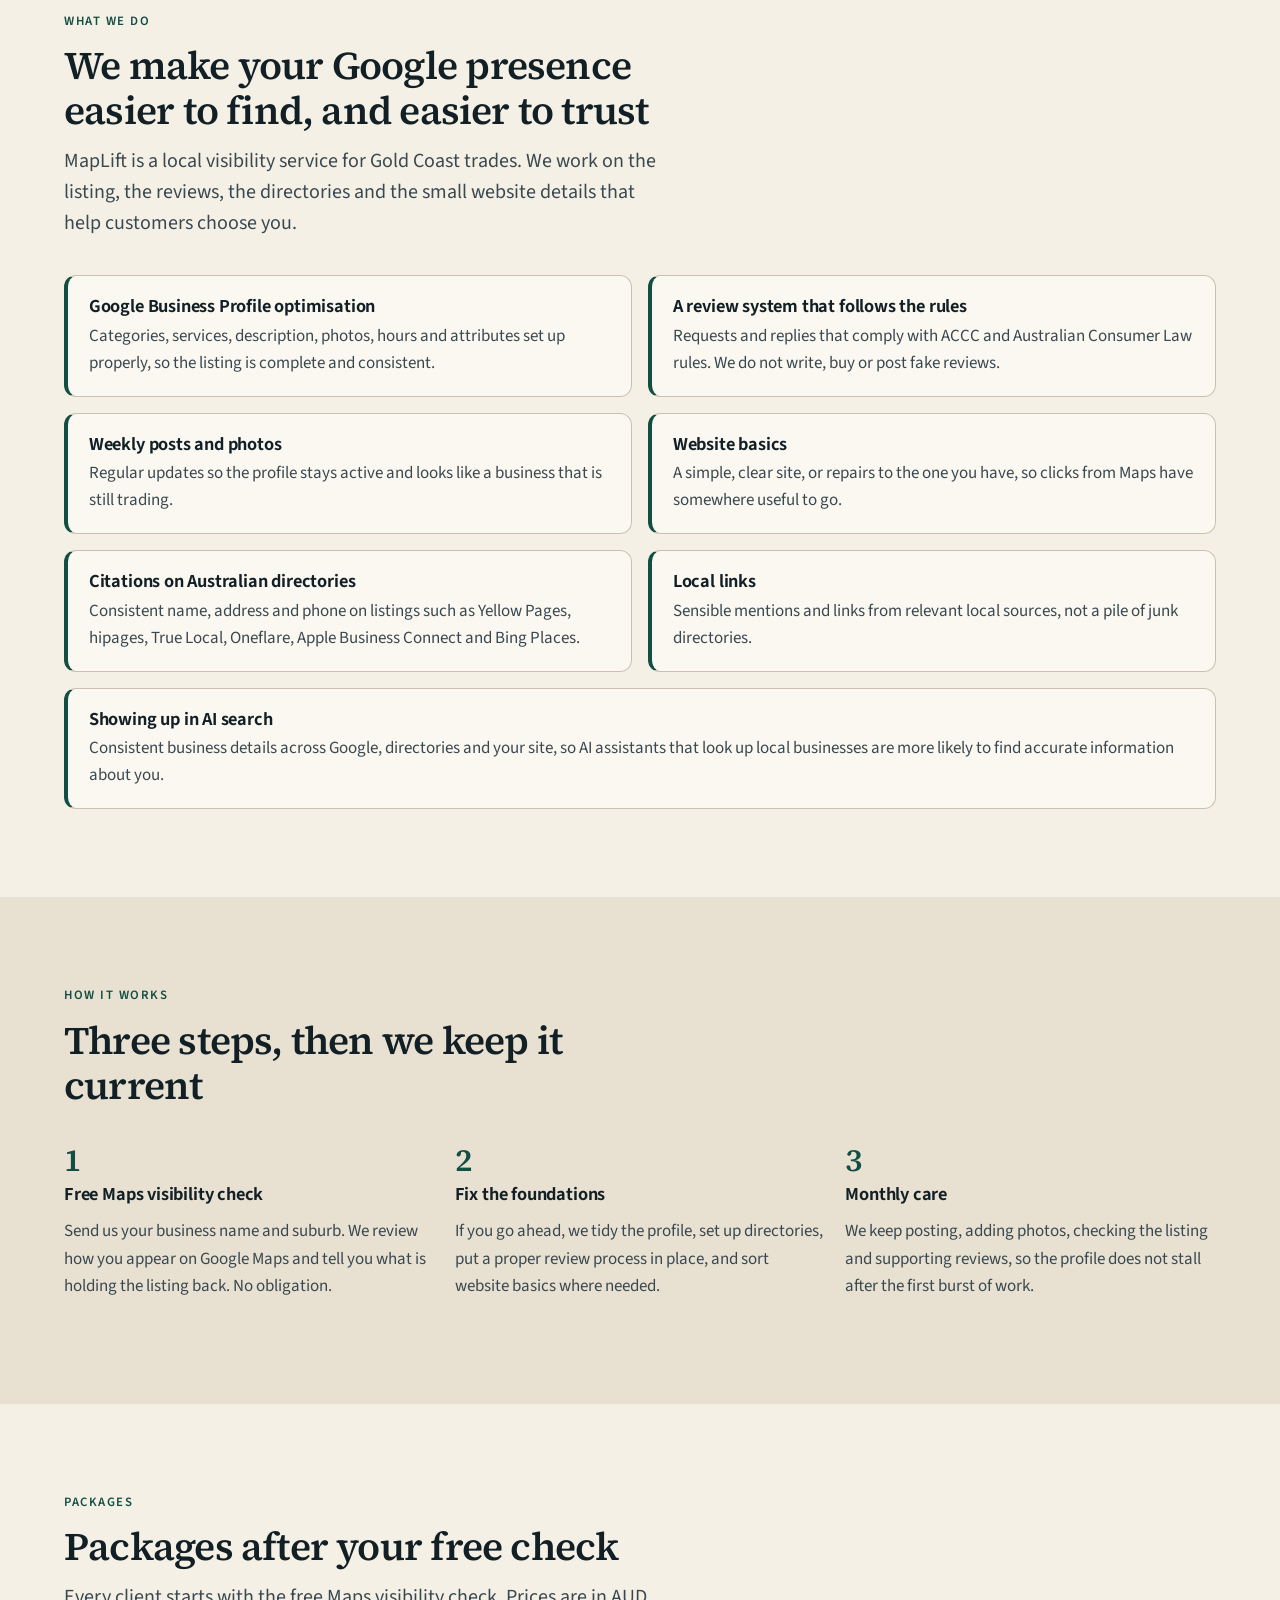
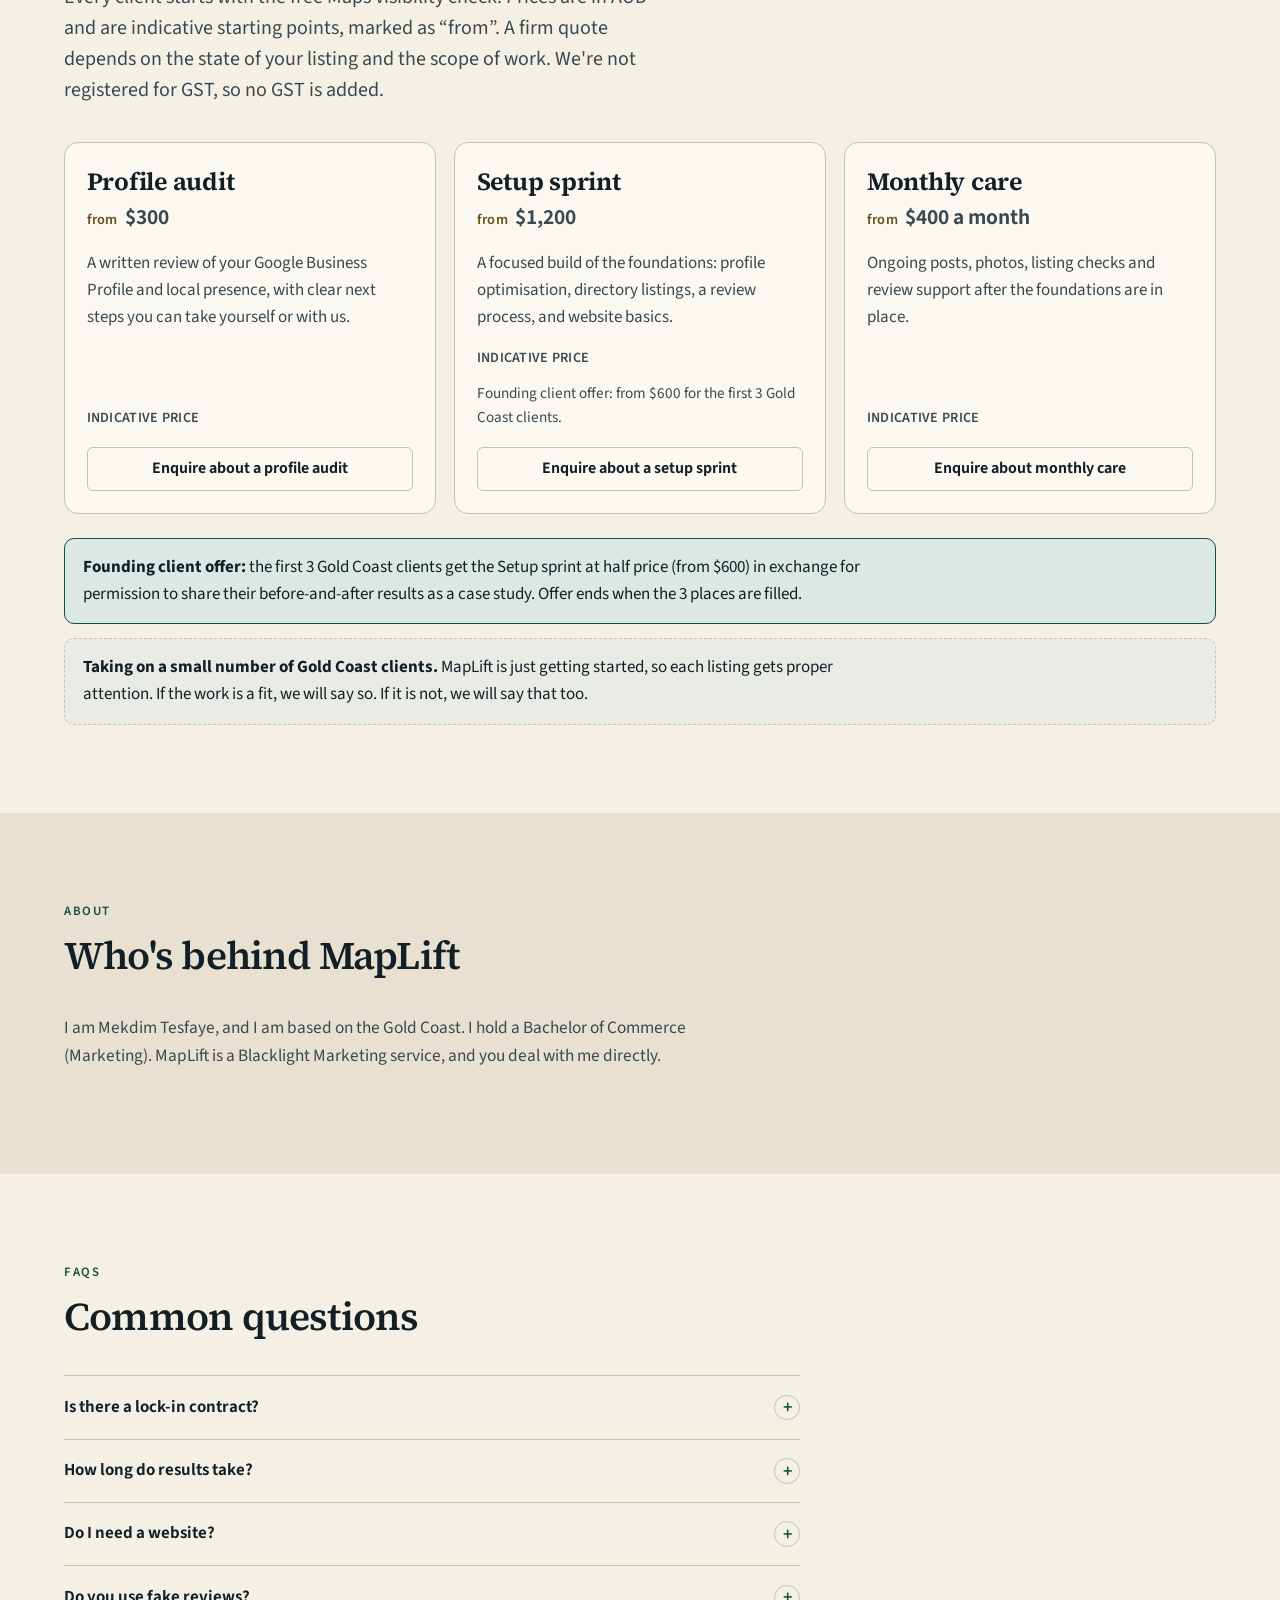
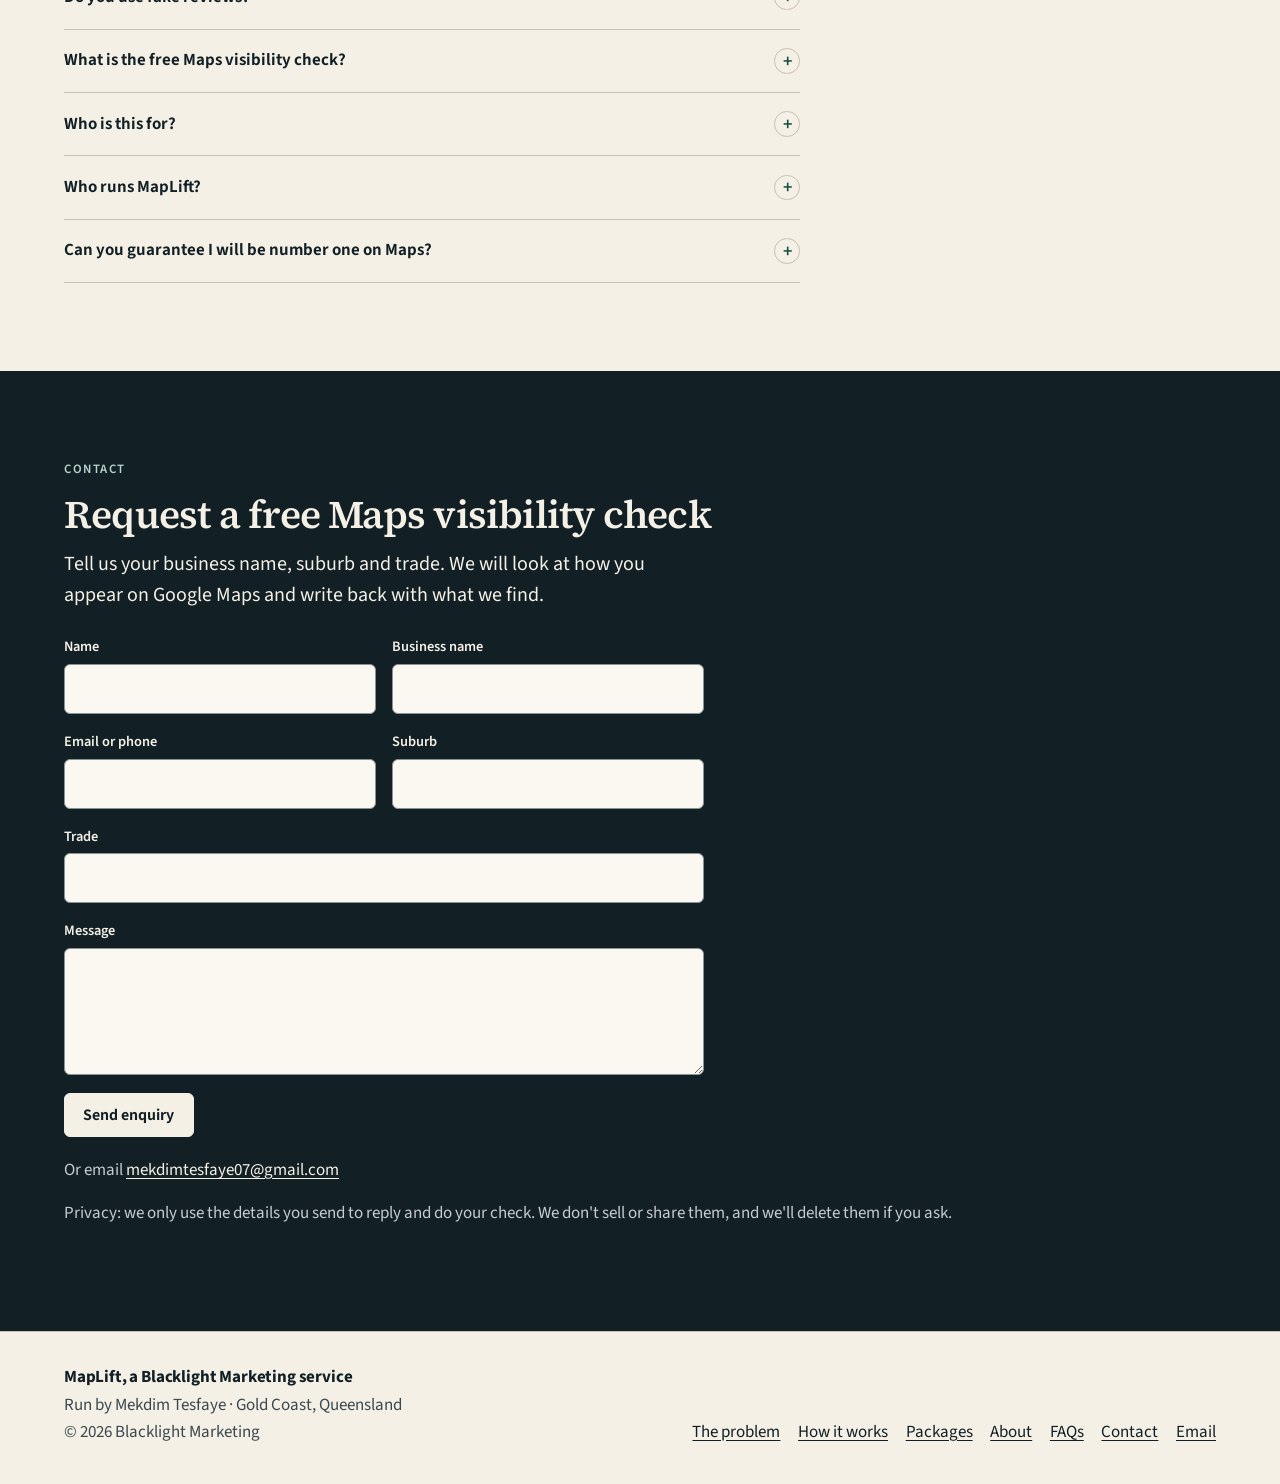
==== commit d888085f: "Add an on-page enquiry form and point CTAs at it Replace the mailto package and free-check buttons w" ====
--- a/index.html
+++ b/index.html
@@ -125,8 +125,8 @@
         <a href="#faq">FAQs</a>
         <a href="#contact">Contact</a>
       </nav>
-      <a class="btn btn--primary btn--header btn--header-mobile" href="mailto:mekdimtesfaye07@gmail.com?subject=Free%20Maps%20visibility%20check&amp;body=Hi%20MapLift%2C%0A%0AI%20would%20like%20a%20free%20Maps%20visibility%20check.%0A%0ABusiness%20name%3A%20%0ASuburb%3A%20%0ATrade%3A%20%0AGoogle%20Maps%20link%20(if%20you%20have%20one)%3A%20%0A">Free check</a>
-      <a class="btn btn--primary btn--header header-cta-wide" href="mailto:mekdimtesfaye07@gmail.com?subject=Free%20Maps%20visibility%20check&amp;body=Hi%20MapLift%2C%0A%0AI%20would%20like%20a%20free%20Maps%20visibility%20check.%0A%0ABusiness%20name%3A%20%0ASuburb%3A%20%0ATrade%3A%20%0AGoogle%20Maps%20link%20(if%20you%20have%20one)%3A%20%0A">Request a free check</a>
+      <a class="btn btn--primary btn--header btn--header-mobile" href="#contact" data-interest="Free Maps visibility check">Free check</a>
+      <a class="btn btn--primary btn--header header-cta-wide" href="#contact" data-interest="Free Maps visibility check">Request a free check</a>
     </div>
   </header>
 
@@ -138,7 +138,7 @@
           <h1 id="hero-heading">Get more calls from Google Maps</h1>
           <p class="lead">When someone nearby searches for aircon, an electrician, a plumber or a cleaner, Google shows a short list of local businesses on the map, and many people call one of those. MapLift helps Gold Coast trades get into that list, with a complete profile and a simple way to ask every customer for a review.</p>
           <div class="hero-actions">
-            <a class="btn btn--primary" href="mailto:mekdimtesfaye07@gmail.com?subject=Free%20Maps%20visibility%20check&amp;body=Hi%20MapLift%2C%0A%0AI%20would%20like%20a%20free%20Maps%20visibility%20check.%0A%0ABusiness%20name%3A%20%0ASuburb%3A%20%0ATrade%3A%20%0AGoogle%20Maps%20link%20(if%20you%20have%20one)%3A%20%0A">Request a free Maps visibility check</a>
+            <a class="btn btn--primary" href="#contact" data-interest="Free Maps visibility check">Request a free Maps visibility check</a>
             <a class="btn btn--ghost" href="#packages">See packages</a>
           </div>
           <p class="fineprint">No lock-in contracts. Free check, no obligation.</p>
@@ -261,7 +261,7 @@
             <p class="price"><span class="price-from">from</span> $300</p>
             <p class="desc">A written review of your Google Business Profile and local presence, with clear next steps you can take yourself or with us.</p>
             <p class="price-note">Indicative price</p>
-            <a class="btn btn--ghost" href="mailto:mekdimtesfaye07@gmail.com?subject=Enquiry%3A%20Profile%20audit&amp;body=Hi%20MapLift%2C%0A%0AI%20would%20like%20to%20enquire%20about%20the%20Profile%20audit.%0A%0ABusiness%20name%3A%20%0ASuburb%3A%20%0ATrade%3A%20%0A">Enquire about a profile audit</a>
+            <a class="btn btn--ghost" href="#contact" data-interest="Profile audit">Enquire about a profile audit</a>
           </article>
           <article class="package">
             <h3>Setup sprint</h3>
@@ -269,14 +269,14 @@
             <p class="desc">A focused build of the foundations: profile optimisation, directory listings, a review process, and website basics.</p>
             <p class="price-note">Indicative price</p>
             <p class="offer-note">Founding client offer: from $600 for the first 3 Gold Coast clients.</p>
-            <a class="btn btn--ghost" href="mailto:mekdimtesfaye07@gmail.com?subject=Enquiry%3A%20Setup%20sprint&amp;body=Hi%20MapLift%2C%0A%0AI%20would%20like%20to%20enquire%20about%20the%20Setup%20sprint.%0A%0ABusiness%20name%3A%20%0ASuburb%3A%20%0ATrade%3A%20%0A">Enquire about a setup sprint</a>
+            <a class="btn btn--ghost" href="#contact" data-interest="Setup sprint">Enquire about a setup sprint</a>
           </article>
           <article class="package">
             <h3>Monthly care</h3>
             <p class="price"><span class="price-from">from</span> $400 a month</p>
             <p class="desc">Ongoing posts, photos, listing checks and review support after the foundations are in place.</p>
             <p class="price-note">Indicative price</p>
-            <a class="btn btn--ghost" href="mailto:mekdimtesfaye07@gmail.com?subject=Enquiry%3A%20Monthly%20care&amp;body=Hi%20MapLift%2C%0A%0AI%20would%20like%20to%20enquire%20about%20Monthly%20care.%0A%0ABusiness%20name%3A%20%0ASuburb%3A%20%0ATrade%3A%20%0A">Enquire about monthly care</a>
+            <a class="btn btn--ghost" href="#contact" data-interest="Monthly care">Enquire about monthly care</a>
           </article>
         </div>
         <div class="callout callout--offer" id="founding-offer">
@@ -364,9 +364,43 @@
         <p class="kicker">Contact</p>
         <h2 id="contact-heading">Request a free Maps visibility check</h2>
         <p class="lead">Tell us your business name, suburb and trade. We will look at how you appear on Google Maps and write back with what we find.</p>
-        <div class="contact-actions">
-          <a class="btn btn--on-ink" href="mailto:mekdimtesfaye07@gmail.com?subject=Free%20Maps%20visibility%20check&amp;body=Hi%20MapLift%2C%0A%0AI%20would%20like%20a%20free%20Maps%20visibility%20check.%0A%0ABusiness%20name%3A%20%0ASuburb%3A%20%0ATrade%3A%20%0AGoogle%20Maps%20link%20(if%20you%20have%20one)%3A%20%0A">Request a free Maps visibility check</a>
-        </div>
+        <form id="enquiry-form" class="enquiry" novalidate>
+          <input type="text" name="_honey" class="enquiry-honey" tabindex="-1" autocomplete="off" aria-hidden="true">
+          <input type="hidden" name="_subject" value="MapLift enquiry" data-base="MapLift enquiry">
+          <input type="hidden" name="_template" value="table">
+          <input type="hidden" name="_captcha" value="false">
+          <input type="hidden" name="interest" id="enquiry-interest" value="">
+          <div class="enquiry-grid">
+            <p class="enquiry-field">
+              <label for="enquiry-name">Name</label>
+              <input type="text" id="enquiry-name" name="name" autocomplete="name" required>
+            </p>
+            <p class="enquiry-field">
+              <label for="enquiry-business">Business name</label>
+              <input type="text" id="enquiry-business" name="business" autocomplete="organization" required>
+            </p>
+            <p class="enquiry-field">
+              <label for="enquiry-contact">Email or phone</label>
+              <input type="text" id="enquiry-contact" name="email_or_phone" autocomplete="on" required>
+            </p>
+            <p class="enquiry-field">
+              <label for="enquiry-suburb">Suburb</label>
+              <input type="text" id="enquiry-suburb" name="suburb" autocomplete="address-level2" required>
+            </p>
+            <p class="enquiry-field enquiry-field--full">
+              <label for="enquiry-trade">Trade</label>
+              <input type="text" id="enquiry-trade" name="trade" required>
+            </p>
+            <p class="enquiry-field enquiry-field--full">
+              <label for="enquiry-message">Message</label>
+              <textarea id="enquiry-message" name="message" rows="4" required></textarea>
+            </p>
+          </div>
+          <div class="enquiry-actions">
+            <button type="submit" class="btn btn--on-ink">Send enquiry</button>
+          </div>
+          <p class="enquiry-msg" role="status" hidden></p>
+        </form>
         <p class="muted">Or email <a class="contact-email" href="mailto:mekdimtesfaye07@gmail.com">mekdimtesfaye07@gmail.com</a></p>
         <p class="muted">Privacy: we only use the details you send to reply and do your check. We don't sell or share them, and we'll delete them if you ask.</p>
       </div>
@@ -391,5 +425,134 @@
       </nav>
     </div>
   </footer>
+
+  <script>
+  (function () {
+    const ENDPOINT = 'https://formsubmit.co/ajax/9abb9cd76aea325fcc3a51e669157473';
+    const OK = "Thanks, I'll write back with what I find.";
+    const ERR = "Sorry, that didn't send. Please email me directly and I'll get back to you.";
+    const EMAIL = /^[^\s@]+@[^\s@]+\.[^\s@]+$/;
+    const PRESETS = {
+      'Free Maps visibility check': 'I would like a free Maps visibility check.',
+      'Profile audit': 'I would like to enquire about the Profile audit.',
+      'Setup sprint': 'I would like to enquire about the Setup sprint.',
+      'Monthly care': 'I would like to enquire about Monthly care.'
+    };
+
+    const form = document.getElementById('enquiry-form');
+    if (!form) return;
+
+    const honey = form.querySelector('[name=_honey]');
+    const subject = form.querySelector('[name=_subject]');
+    const interest = form.querySelector('[name=interest]');
+    const message = form.querySelector('[name=message]');
+    const contact = form.querySelector('[name=email_or_phone]');
+    const msg = form.querySelector('.enquiry-msg');
+    const send = form.querySelector('[type=submit]');
+
+    function setMsg(el, text, ok) {
+      el.hidden = false;
+      el.textContent = text;
+      el.classList.toggle('is-ok', !!ok);
+      el.classList.toggle('is-err', !ok);
+    }
+
+    function isEmailOrPhone(value) {
+      const v = value.trim();
+      if (EMAIL.test(v)) return 'email';
+      const digits = v.replace(/\D/g, '');
+      if (digits.length >= 8 && digits.length <= 15 && /^[+]?[\d\s().-]+$/.test(v)) return 'phone';
+      return null;
+    }
+
+    function applyInterest(value) {
+      if (interest) interest.value = value || '';
+      if (subject) {
+        const base = subject.getAttribute('data-base') || 'MapLift enquiry';
+        subject.value = value ? base + ': ' + value : base;
+      }
+      if (message) {
+        const current = (message.value || '').trim();
+        const presetValues = Object.values(PRESETS);
+        const preset = PRESETS[value] || '';
+        if (!current || presetValues.includes(current)) {
+          message.value = preset;
+        }
+      }
+    }
+
+    document.querySelectorAll('a[href="#contact"][data-interest]').forEach((link) => {
+      link.addEventListener('click', () => {
+        applyInterest(link.getAttribute('data-interest') || '');
+      });
+    });
+
+    form.addEventListener('submit', async (e) => {
+      e.preventDefault();
+      if (send.disabled) return;
+
+      const required = form.querySelectorAll('[required]');
+      for (const field of required) {
+        const value = (field.value || '').trim();
+        field.value = value;
+        if (!value) {
+          field.setCustomValidity('Please fill in this field');
+          field.reportValidity();
+          setMsg(msg, 'Please fill in the required fields.', false);
+          field.focus();
+          return;
+        }
+        field.setCustomValidity('');
+      }
+
+      const contactValue = (contact.value || '').trim();
+      const kind = isEmailOrPhone(contactValue);
+      if (!kind) {
+        contact.setCustomValidity('Please enter an email address or a phone number');
+        contact.reportValidity();
+        setMsg(msg, 'Please enter an email address or a phone number.', false);
+        contact.focus();
+        return;
+      }
+      contact.setCustomValidity('');
+
+      if (honey && honey.value) {
+        setMsg(msg, OK, true);
+        send.hidden = true;
+        form.querySelectorAll('input:not([type=hidden]), textarea, button').forEach((el) => { el.disabled = true; });
+        return;
+      }
+
+      send.disabled = true;
+      const body = {};
+      new FormData(form).forEach((value, key) => {
+        if (key === '_honey') return;
+        body[key] = value;
+      });
+      if (kind === 'email') {
+        body.email = contactValue;
+        body._replyto = contactValue;
+      }
+
+      try {
+        const res = await fetch(ENDPOINT, {
+          method: 'POST',
+          headers: { 'Content-Type': 'application/json', 'Accept': 'application/json' },
+          body: JSON.stringify(body)
+        });
+        const data = await res.json().catch(() => ({}));
+        const text = String(data.message || '').toLowerCase();
+        const ok = res.ok && (data.success === true || data.success === 'true' || text.includes('submitted') || text.includes('activat'));
+        if (!ok) throw new Error('submit failed');
+        setMsg(msg, OK, true);
+        send.hidden = true;
+        form.querySelectorAll('input:not([type=hidden]), textarea, button').forEach((el) => { el.disabled = true; });
+      } catch (err) {
+        setMsg(msg, ERR, false);
+        send.disabled = false;
+      }
+    });
+  })();
+  </script>
 </body>
 </html>
--- a/styles.css
+++ b/styles.css
@@ -601,6 +601,103 @@
   color: #fff;
 }
 
+
+.enquiry {
+  position: relative;
+  max-width: 40rem;
+  margin: 1.5rem 0 1.25rem;
+}
+
+.enquiry-grid {
+  display: grid;
+  grid-template-columns: 1fr;
+  gap: 1rem;
+}
+
+.enquiry-field {
+  margin: 0;
+  display: flex;
+  flex-direction: column;
+  gap: 0.35rem;
+}
+
+.enquiry-field label {
+  font-size: 0.9rem;
+  font-weight: 600;
+  color: var(--paper);
+}
+
+.enquiry-field input,
+.enquiry-field textarea {
+  width: 100%;
+  min-height: 2.75rem;
+  padding: 0.7rem 0.85rem;
+  border: 1px solid #8a9498;
+  border-radius: 6px;
+  background: var(--paper-raised);
+  color: var(--ink);
+  font: inherit;
+  font-size: 16px;
+}
+
+.enquiry-field textarea {
+  min-height: 7rem;
+  resize: vertical;
+}
+
+.enquiry-field input:focus-visible,
+.enquiry-field textarea:focus-visible {
+  outline: 3px solid var(--paper);
+  outline-offset: 2px;
+  border-color: var(--paper);
+}
+
+.enquiry-field input:-webkit-autofill,
+.enquiry-field textarea:-webkit-autofill {
+  -webkit-text-fill-color: var(--ink);
+  box-shadow: 0 0 0 1000px var(--paper-raised) inset;
+}
+
+.enquiry-honey {
+  position: absolute;
+  left: -9999px;
+  height: 1px;
+  width: 1px;
+  overflow: hidden;
+}
+
+.enquiry-actions {
+  margin-top: 1.15rem;
+}
+
+.enquiry-actions .btn:disabled {
+  opacity: 0.6;
+  cursor: not-allowed;
+}
+
+.enquiry-msg {
+  margin: 0.85rem 0 0;
+  font-size: 0.95rem;
+}
+
+.enquiry-msg.is-ok {
+  color: var(--paper);
+}
+
+.enquiry-msg.is-err {
+  color: #ffd5d5;
+}
+
+@media (min-width: 720px) {
+  .enquiry-grid {
+    grid-template-columns: 1fr 1fr;
+  }
+
+  .enquiry-field--full {
+    grid-column: 1 / -1;
+  }
+}
+
 /* Footer */
 
 .site-footer {
